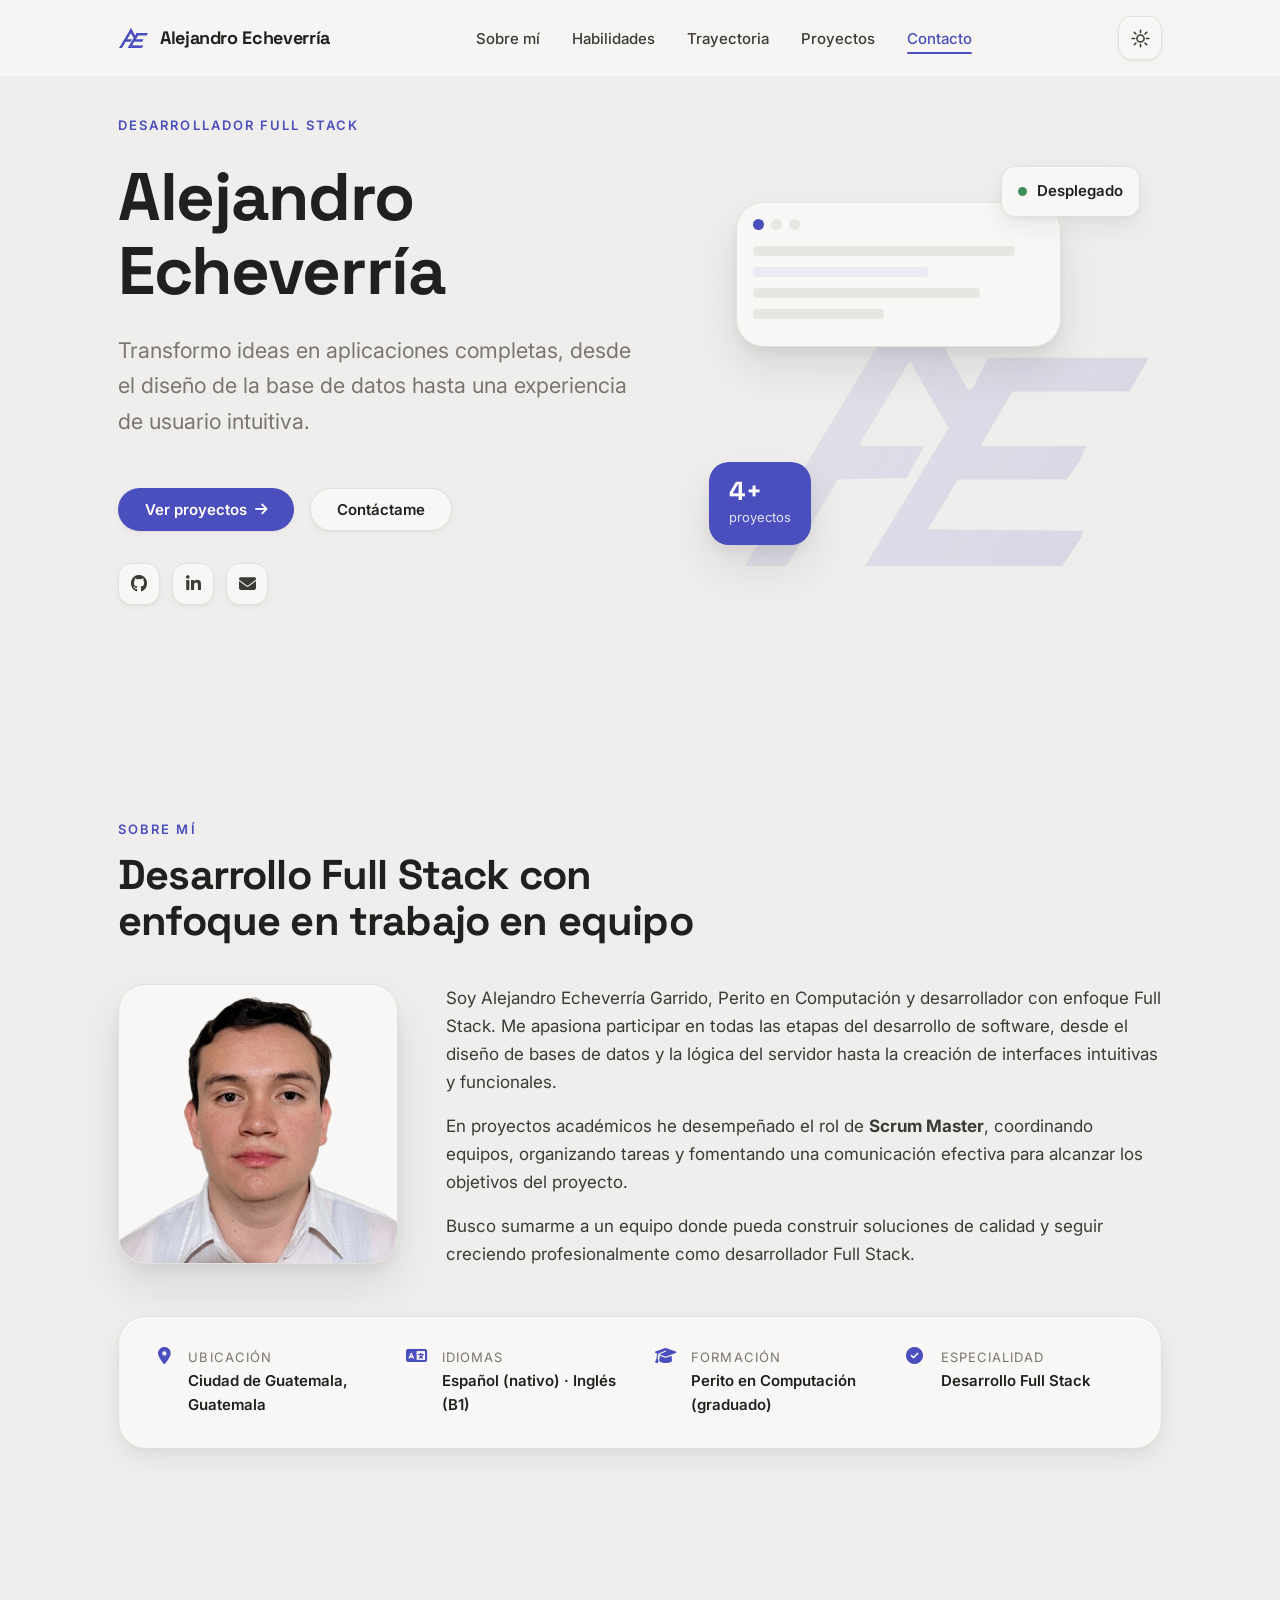
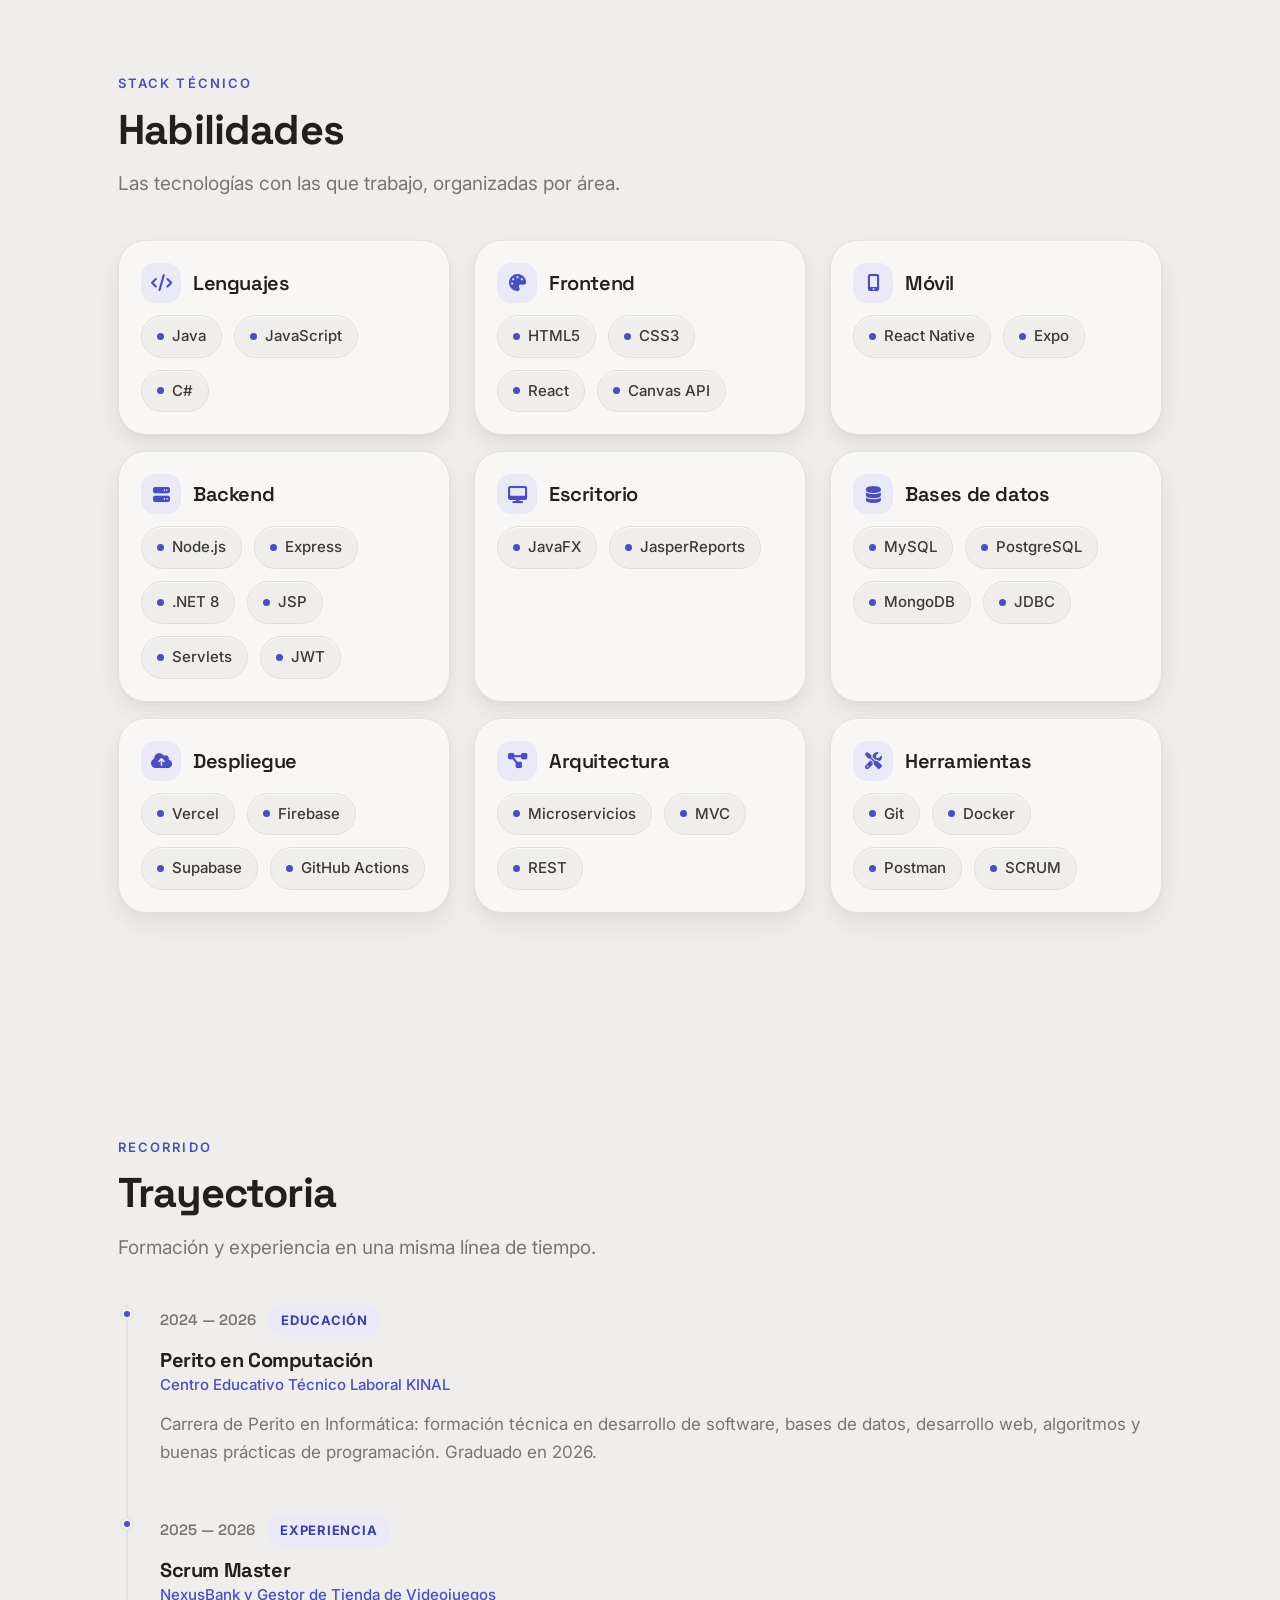
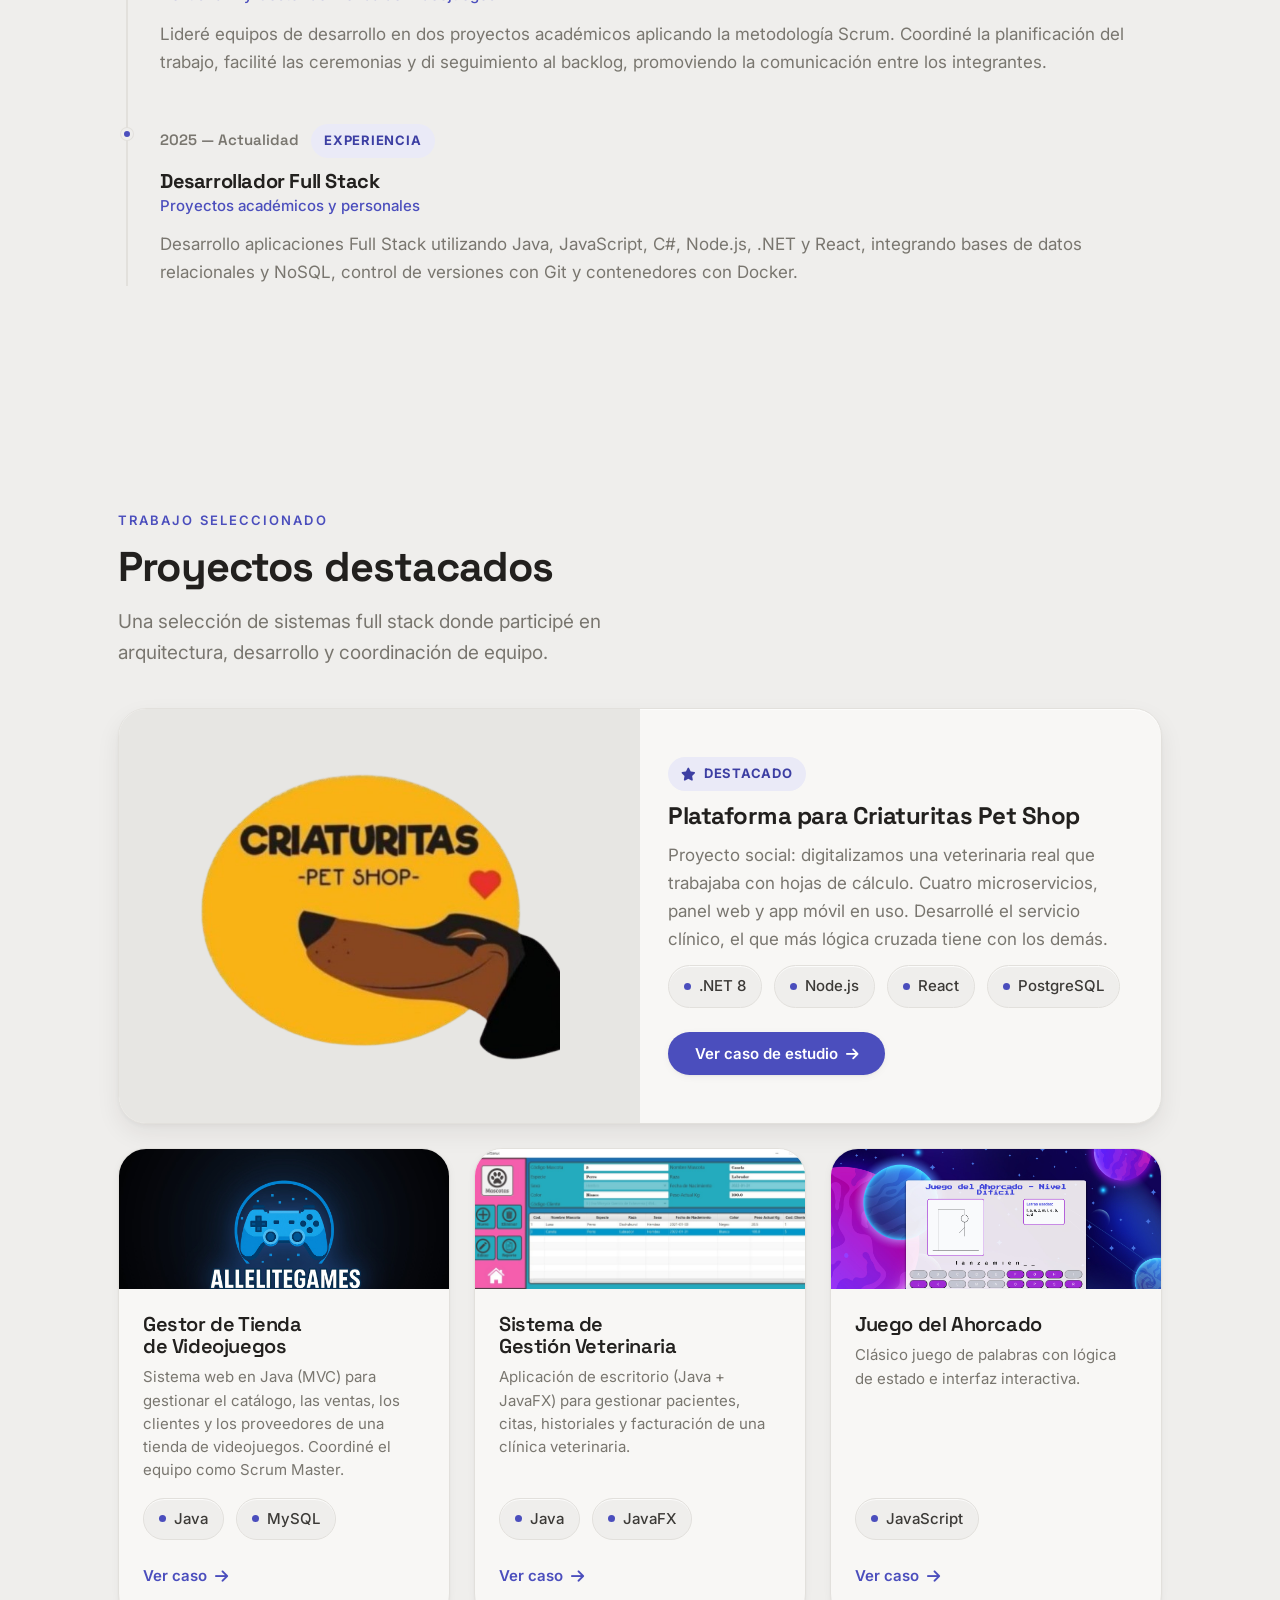
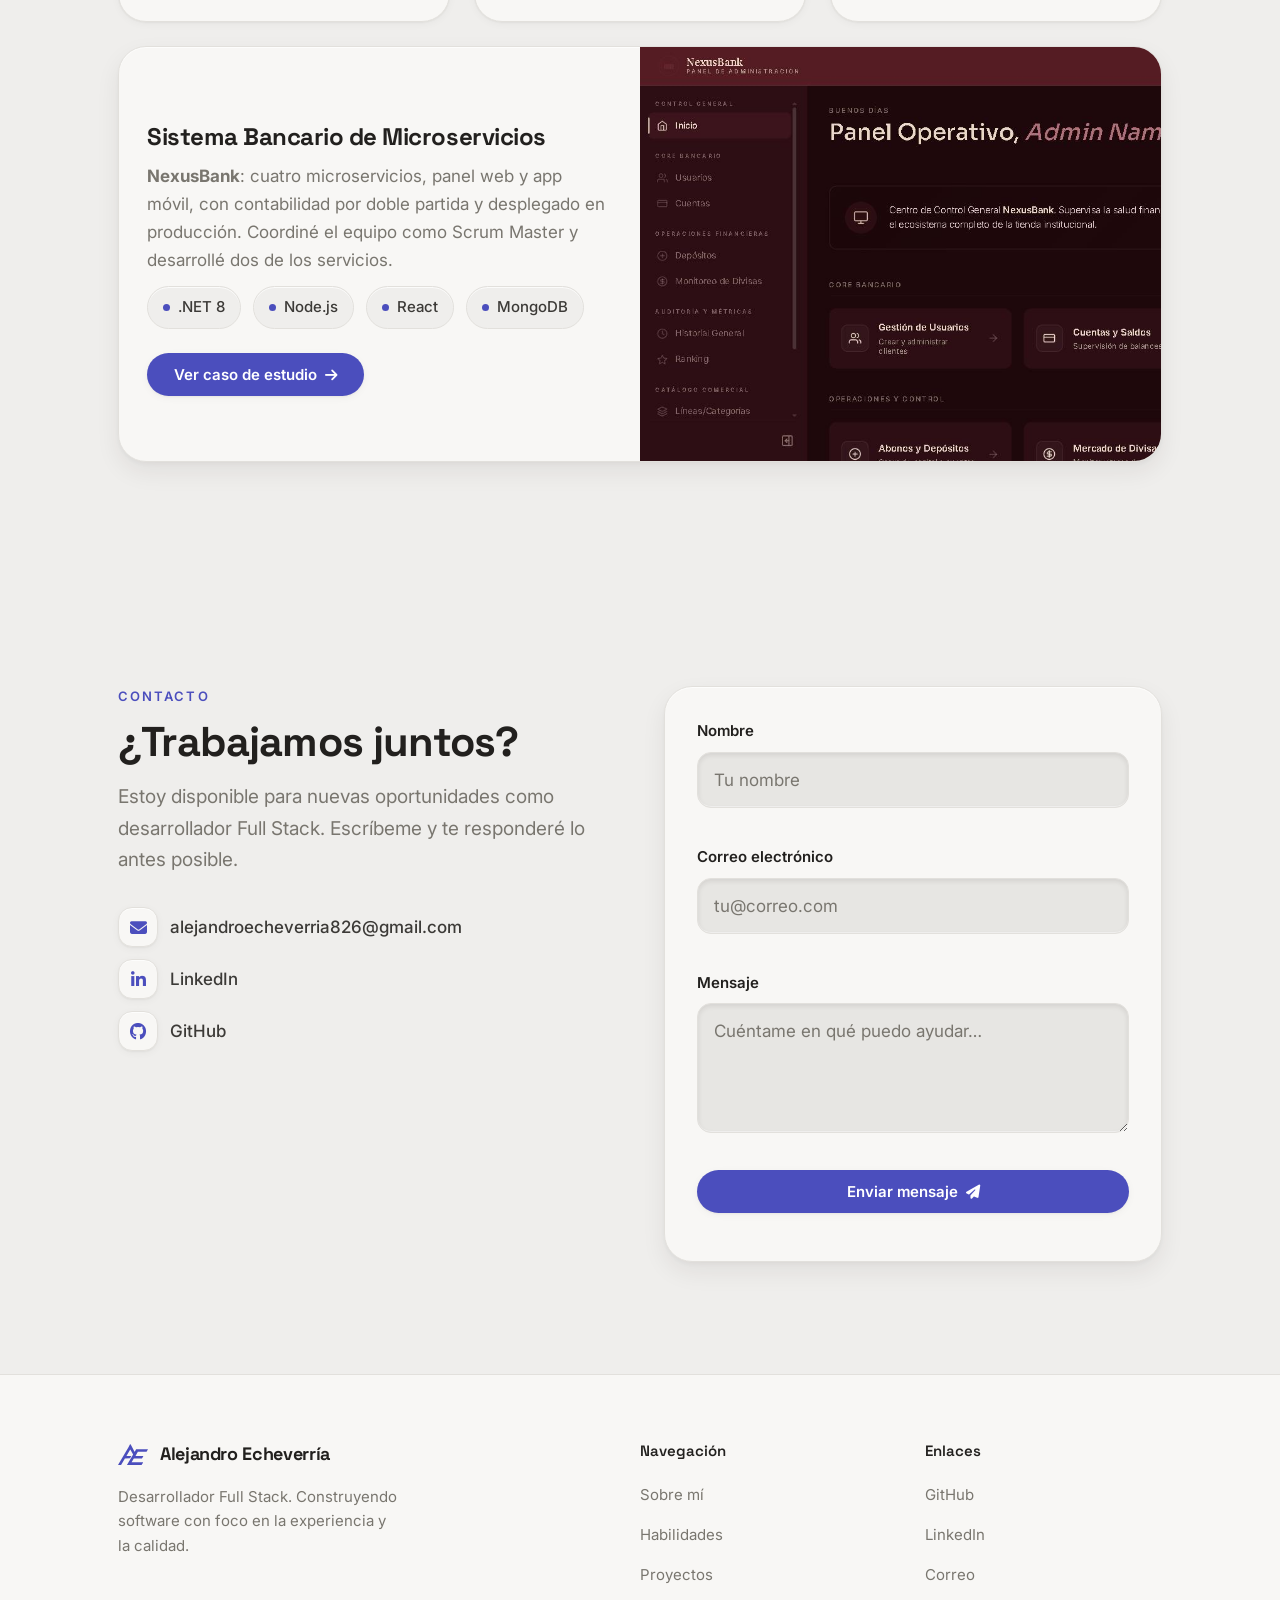
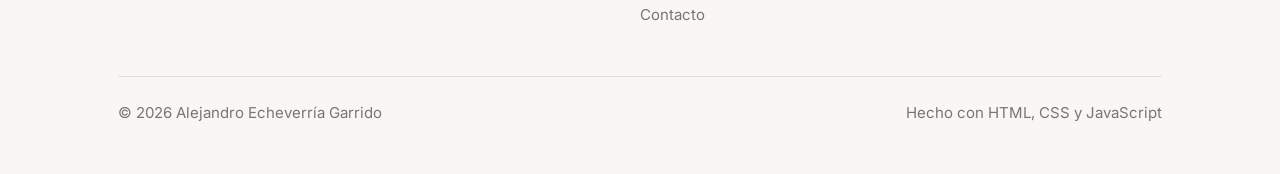
==== index.html @ ff9bce8a "Añadir portafolio y workflow de despliegue a GitHub Pages Co-Authored-By: Claude Sonnet 5.5 <noreply" ====
<!DOCTYPE html>
<html lang="es">
<head>
  <meta charset="UTF-8">
  <meta name="viewport" content="width=device-width, initial-scale=1.0">

  <title>Alejandro Echeverría — Desarrollador Full Stack</title>
  <meta name="description" content="Portafolio de Alejandro Echeverría Garrido, desarrollador Full Stack. Proyectos, habilidades y trayectoria en Java, JavaScript, C#, React, Node.js y .NET.">
  <meta name="author" content="Alejandro Echeverría Garrido">

  <!-- Open Graph (previsualización al compartir el enlace) -->
  <meta property="og:type" content="website">
  <meta property="og:title" content="Alejandro Echeverría — Desarrollador Full Stack">
  <meta property="og:description" content="Portafolio profesional: proyectos full stack, habilidades y trayectoria.">
  <!-- og:image va en ABSOLUTO a proposito: LinkedIn, Facebook y WhatsApp no
       resuelven rutas relativas y dejarian la tarjeta sin imagen.
       Si algun dia se pone dominio propio, hay que cambiar la base en las 6
       paginas (index + proyectos/*.html): busca "aleeche.github.io". -->
  <meta property="og:image" content="https://aleeche.github.io/PortafolioWebDeveloper/assets/img/og-image.png">
  <meta property="og:image:width" content="1200">
  <meta property="og:image:height" content="630">
  <meta property="og:image:alt" content="Portafolio de Alejandro Echeverría — Desarrollador Full Stack">
  <meta name="twitter:card" content="summary_large_image">
  <meta name="twitter:image" content="https://aleeche.github.io/PortafolioWebDeveloper/assets/img/og-image.png">

  <!-- Favicons (monograma AE) -->
  <link rel="icon" href="assets/favicon/favicon-32.png" sizes="32x32" type="image/png">
  <link rel="icon" href="assets/favicon/favicon.svg" type="image/svg+xml">
  <link rel="apple-touch-icon" href="assets/favicon/apple-touch-icon.png">

  <!-- Anti-FOUC: aplica el tema guardado antes del primer pintado. Claro por defecto.
       También marca que hay JS (js-nav) para activar el velo de transición. -->
  <script>
    document.documentElement.classList.add("js-nav");
    (function () {
      try {
        if (localStorage.getItem("ae-theme") === "dark") {
          document.documentElement.setAttribute("data-theme", "dark");
        }
      } catch (e) { /* sin localStorage: se queda en claro */ }
    })();
  </script>

  <!-- Google Fonts: Space Grotesk (títulos) + Inter (texto) -->
  <link rel="preconnect" href="https://fonts.googleapis.com">
  <link rel="preconnect" href="https://fonts.gstatic.com" crossorigin>
  <link href="https://fonts.googleapis.com/css2?family=Inter:wght@400;500;600;700&family=Space+Grotesk:wght@500;600;700&display=swap" rel="stylesheet">

  <!-- Font Awesome (iconografía) -->
  <link rel="stylesheet" href="https://cdnjs.cloudflare.com/ajax/libs/font-awesome/6.5.1/css/all.min.css">

  <!-- CSS por capas (ITCSS), carga en paralelo -->
  <link rel="stylesheet" href="css/tokens.css">
  <link rel="stylesheet" href="css/base.css">
  <link rel="stylesheet" href="css/layout.css">
  <link rel="stylesheet" href="css/components.css">
  <link rel="stylesheet" href="css/sections.css">
</head>

<body>
  <a class="skip-link" href="#contenido">Saltar al contenido</a>

  <!-- Velo de transición entre páginas (lo controla js/modules/transition.js).
       Sin JS nunca se muestra: la clase .js-nav la añade el script del <head>. -->
  <div class="page-veil" data-page-veil aria-hidden="true"></div>

  <!-- ==================== HEADER ==================== -->
  <header class="header" data-header>
    <div class="container header__inner">
      <a class="brand" href="#inicio" aria-label="Inicio — Alejandro Echeverría">
        <span class="brand__mark" aria-hidden="true"></span>
        <span class="brand__name">Alejandro Echeverría</span>
      </a>

      <nav class="nav" data-nav aria-label="Navegación principal">
        <ul class="nav__list">
          <li><a class="nav__link" href="#sobre-mi" data-spy>Sobre mí</a></li>
          <li><a class="nav__link" href="#habilidades" data-spy>Habilidades</a></li>
          <li><a class="nav__link" href="#trayectoria" data-spy>Trayectoria</a></li>
          <li><a class="nav__link" href="#proyectos" data-spy>Proyectos</a></li>
          <li><a class="nav__link" href="#contacto" data-spy>Contacto</a></li>
        </ul>
      </nav>

      <div class="header__actions">
        <button class="theme-toggle" data-theme-toggle type="button" aria-label="Cambiar entre tema claro y oscuro" aria-pressed="false">
          <svg class="icon-sun" viewBox="0 0 24 24" fill="none" stroke="currentColor" stroke-width="2" stroke-linecap="round" aria-hidden="true"><circle cx="12" cy="12" r="4.5"/><path d="M12 1.5v3M12 19.5v3M4.2 4.2l2.1 2.1M17.7 17.7l2.1 2.1M1.5 12h3M19.5 12h3M4.2 19.8l2.1-2.1M17.7 6.3l2.1-2.1"/></svg>
          <svg class="icon-moon" viewBox="0 0 24 24" fill="currentColor" aria-hidden="true"><path d="M21 12.8A9 9 0 1 1 11.2 3a7 7 0 0 0 9.8 9.8z"/></svg>
        </button>
        <button class="nav-toggle" data-nav-toggle type="button" aria-label="Abrir menú" aria-expanded="false" aria-controls="menu-principal">
          <span></span><span></span><span></span>
        </button>
      </div>
    </div>
  </header>
  <div class="nav-backdrop" data-nav-backdrop aria-hidden="true"></div>

  <main id="contenido">

    <!-- ==================== HERO ==================== -->
    <section class="hero section" id="inicio">
      <div class="container hero__grid">
        <div class="hero__intro">
          <p class="eyebrow" data-reveal>Desarrollador Full Stack</p>
          <h1 class="hero__title" data-reveal>Alejandro Echeverría</h1>
          <p class="hero__subtitle" data-reveal>
            Transformo ideas en aplicaciones completas, desde el diseño de la base de datos hasta una experiencia de usuario intuitiva.
          </p>
          <div class="hero__actions" data-reveal>
            <a class="btn btn--primary" href="#proyectos">
              Ver proyectos <i class="fa-solid fa-arrow-right" aria-hidden="true"></i>
            </a>
            <a class="btn btn--secondary" href="#contacto">Contáctame</a>
          </div>
          <div class="hero__social social" data-reveal>
            <a class="social__link" href="https://github.com/aleeche" aria-label="GitHub" target="_blank" rel="noopener noreferrer">
              <i class="fa-brands fa-github" aria-hidden="true"></i>
            </a>
            <a class="social__link" href="https://www.linkedin.com/in/alejandro-echeverr%C3%ADa-garrido-2888983a5/" aria-label="LinkedIn" target="_blank" rel="noopener noreferrer">
              <i class="fa-brands fa-linkedin-in" aria-hidden="true"></i>
            </a>
            <a class="social__link" href="mailto:alejandroecheverria826@gmail.com" aria-label="Enviar correo">
              <i class="fa-solid fa-envelope" aria-hidden="true"></i>
            </a>
          </div>
        </div>

        <!-- Visual gráfico (fallback). Para usar foto, sustituye este bloque por:
             <div class="hero-visual"><img src="assets/img/alejandro.jpg" alt="Retrato de Alejandro Echeverría" width="440" height="440" style="border-radius:var(--r-2xl);box-shadow:var(--e3),var(--hi)"></div> -->
        <div class="hero-visual" data-reveal role="img" aria-label="Composición gráfica abstracta del portafolio">
          <!-- Monograma de fondo. El trazado es un ÚNICO contorno cerrado, así
               que al cargar se dibuja de una sola línea continua y luego se
               asienta en un relleno tenue. Ver .hero-visual__mark en sections.css. -->
          <svg class="hero-visual__mark" viewBox="-1.2 -1.2 102.4 71.05"
               aria-hidden="true" focusable="false">
            <path class="hero-visual__mark-path" pathLength="1"
                  d="M40.48 0 42.86 2.38 55.16 25 56.35 24.6 60.32 17.06 100 17.06 95.24 25.4 66.27 25.4 58.33 38.89 84.52 38.89 82.94 42.46 79.76 47.22 52.78 47.22 45.24 59.52 83.73 59.92 83.33 61.51 78.57 68.65 29.76 68.65 50.4 34.52 40.87 17.86 28.57 38.1 28.57 38.89 44.44 38.89 40.08 46.83 23.02 47.22 10.32 68.65 0 68.65 34.92 10.71Z"/>
          </svg>
          <div class="hero-visual__window" aria-hidden="true">
            <div class="hero-visual__bar"><span></span><span></span><span></span></div>
            <div class="hero-visual__line" style="width:90%"></div>
            <div class="hero-visual__line hero-visual__line--accent" style="width:60%"></div>
            <div class="hero-visual__line" style="width:78%"></div>
            <div class="hero-visual__line" style="width:45%"></div>
          </div>
          <div class="hero-visual__chip" aria-hidden="true"><span class="dot"></span> Desplegado</div>
          <div class="hero-visual__badge" aria-hidden="true">
            <div class="num">4+</div>
            <div class="label">proyectos</div>
          </div>
        </div>
      </div>
    </section>

    <!-- ==================== SOBRE MÍ ==================== -->
    <section class="section" id="sobre-mi">
      <div class="container">
        <div class="section__head" data-reveal>
          <p class="eyebrow">Sobre mí</p>
          <h2 class="section__title">Desarrollo Full Stack con enfoque en trabajo en equipo</h2>
        </div>

        <div class="about__grid">
          <figure class="about__photo" data-reveal>
            <img src="assets/img/programador-foto.png"
                 alt="Retrato de Alejandro Echeverría Garrido, desarrollador Full Stack"
                 width="500" height="500" loading="lazy" decoding="async">
          </figure>

          <div class="about__body" data-reveal>
            <p>
              Soy Alejandro Echeverría Garrido, Perito en Computación y desarrollador con enfoque Full Stack.
              Me apasiona participar en todas las etapas del desarrollo de software, 
              desde el diseño de bases de datos y la lógica del servidor hasta la creación de interfaces intuitivas y funcionales.
            </p>
            <p>
              En proyectos académicos he desempeñado el rol de <strong>Scrum Master</strong>,
              coordinando equipos, organizando tareas y fomentando una comunicación
              efectiva para alcanzar los objetivos del proyecto.
            </p>
            <p>
              Busco sumarme a un equipo donde pueda construir soluciones de calidad
              y seguir creciendo profesionalmente como desarrollador Full Stack.
            </p>
          </div>

          <!-- Ficha de datos personales -->
          <aside class="card ficha" data-reveal aria-label="Información personal">
            <div class="ficha__row">
              <i class="fa-solid fa-location-dot" aria-hidden="true"></i>
              <div>
                <div class="ficha__label">Ubicación</div>
                <div class="ficha__value">Ciudad de Guatemala, Guatemala</div>
              </div>
            </div>
            <div class="ficha__row">
              <i class="fa-solid fa-language" aria-hidden="true"></i>
              <div>
                <div class="ficha__label">Idiomas</div>
                <div class="ficha__value">Español (nativo) · Inglés (B1)</div>
              </div>
            </div>
            <div class="ficha__row">
              <i class="fa-solid fa-graduation-cap" aria-hidden="true"></i>
              <div>
                <div class="ficha__label">Formación</div>
                <div class="ficha__value">Perito en Computación (graduado)</div>
              </div>
            </div>
            <div class="ficha__row">
              <i class="fa-solid fa-circle-check" aria-hidden="true"></i>
              <div>
                <div class="ficha__label">Especialidad</div>
                <div class="ficha__value">Desarrollo Full Stack</div>
              </div>
            </div>
          </aside>
        </div>
      </div>
    </section>

    <!-- ==================== HABILIDADES ==================== -->
    <section class="section" id="habilidades">
      <div class="container">
        <div class="section__head" data-reveal>
          <p class="eyebrow">Stack técnico</p>
          <h2 class="section__title">Habilidades</h2>
          <p class="section__intro">Las tecnologías con las que trabajo, organizadas por área.</p>
        </div>

        <!-- Nueve tarjetas: cierran la rejilla en 3 filas de 3 en escritorio, y el
             orden agrupa por capa —cliente, servidor/datos, operación—.
             Cada chip está respaldado por al menos un proyecto de la sección
             siguiente; si se añade uno nuevo, conviene revisar esta lista. -->
        <div class="skills__grid">
          <article class="card skill-card" data-reveal>
            <div class="skill-card__head">
              <span class="skill-card__icon"><i class="fa-solid fa-code" aria-hidden="true"></i></span>
              <h3 class="skill-card__title">Lenguajes</h3>
            </div>
            <div class="chip-group">
              <span class="chip"><span class="chip__dot"></span>Java</span>
              <span class="chip"><span class="chip__dot"></span>JavaScript</span>
              <span class="chip"><span class="chip__dot"></span>C#</span>
            </div>
          </article>

          <article class="card skill-card" data-reveal>
            <div class="skill-card__head">
              <span class="skill-card__icon"><i class="fa-solid fa-palette" aria-hidden="true"></i></span>
              <h3 class="skill-card__title">Frontend</h3>
            </div>
            <div class="chip-group">
              <span class="chip"><span class="chip__dot"></span>HTML5</span>
              <span class="chip"><span class="chip__dot"></span>CSS3</span>
              <span class="chip"><span class="chip__dot"></span>React</span>
              <span class="chip"><span class="chip__dot"></span>Canvas API</span>
            </div>
          </article>

          <article class="card skill-card" data-reveal>
            <div class="skill-card__head">
              <span class="skill-card__icon"><i class="fa-solid fa-mobile-screen-button" aria-hidden="true"></i></span>
              <h3 class="skill-card__title">Móvil</h3>
            </div>
            <div class="chip-group">
              <span class="chip"><span class="chip__dot"></span>React Native</span>
              <span class="chip"><span class="chip__dot"></span>Expo</span>
            </div>
          </article>

          <article class="card skill-card" data-reveal>
            <div class="skill-card__head">
              <span class="skill-card__icon"><i class="fa-solid fa-server" aria-hidden="true"></i></span>
              <h3 class="skill-card__title">Backend</h3>
            </div>
            <div class="chip-group">
              <span class="chip"><span class="chip__dot"></span>Node.js</span>
              <span class="chip"><span class="chip__dot"></span>Express</span>
              <span class="chip"><span class="chip__dot"></span>.NET 8</span>
              <span class="chip"><span class="chip__dot"></span>JSP</span>
              <span class="chip"><span class="chip__dot"></span>Servlets</span>
              <span class="chip"><span class="chip__dot"></span>JWT</span>
            </div>
          </article>

          <article class="card skill-card" data-reveal>
            <div class="skill-card__head">
              <span class="skill-card__icon"><i class="fa-solid fa-desktop" aria-hidden="true"></i></span>
              <h3 class="skill-card__title">Escritorio</h3>
            </div>
            <div class="chip-group">
              <span class="chip"><span class="chip__dot"></span>JavaFX</span>
              <span class="chip"><span class="chip__dot"></span>JasperReports</span>
            </div>
          </article>

          <article class="card skill-card" data-reveal>
            <div class="skill-card__head">
              <span class="skill-card__icon"><i class="fa-solid fa-database" aria-hidden="true"></i></span>
              <h3 class="skill-card__title">Bases de datos</h3>
            </div>
            <div class="chip-group">
              <span class="chip"><span class="chip__dot"></span>MySQL</span>
              <span class="chip"><span class="chip__dot"></span>PostgreSQL</span>
              <span class="chip"><span class="chip__dot"></span>MongoDB</span>
              <span class="chip"><span class="chip__dot"></span>JDBC</span>
            </div>
          </article>

          <article class="card skill-card" data-reveal>
            <div class="skill-card__head">
              <span class="skill-card__icon"><i class="fa-solid fa-cloud-arrow-up" aria-hidden="true"></i></span>
              <h3 class="skill-card__title">Despliegue</h3>
            </div>
            <div class="chip-group">
              <span class="chip"><span class="chip__dot"></span>Vercel</span>
              <span class="chip"><span class="chip__dot"></span>Firebase</span>
              <span class="chip"><span class="chip__dot"></span>Supabase</span>
              <span class="chip"><span class="chip__dot"></span>GitHub Actions</span>
            </div>
          </article>

          <article class="card skill-card" data-reveal>
            <div class="skill-card__head">
              <span class="skill-card__icon"><i class="fa-solid fa-diagram-project" aria-hidden="true"></i></span>
              <h3 class="skill-card__title">Arquitectura</h3>
            </div>
            <div class="chip-group">
              <span class="chip"><span class="chip__dot"></span>Microservicios</span>
              <span class="chip"><span class="chip__dot"></span>MVC</span>
              <span class="chip"><span class="chip__dot"></span>REST</span>
            </div>
          </article>

          <article class="card skill-card" data-reveal>
            <div class="skill-card__head">
              <span class="skill-card__icon"><i class="fa-solid fa-screwdriver-wrench" aria-hidden="true"></i></span>
              <h3 class="skill-card__title">Herramientas</h3>
            </div>
            <div class="chip-group">
              <span class="chip"><span class="chip__dot"></span>Git</span>
              <span class="chip"><span class="chip__dot"></span>Docker</span>
              <span class="chip"><span class="chip__dot"></span>Postman</span>
              <span class="chip"><span class="chip__dot"></span>SCRUM</span>
            </div>
          </article>
        </div>
      </div>
    </section>

    <!-- ==================== TRAYECTORIA ==================== -->
    <section class="section" id="trayectoria">
      <div class="container">
        <div class="section__head" data-reveal>
          <p class="eyebrow">Recorrido</p>
          <h2 class="section__title">Trayectoria</h2>
          <p class="section__intro">Formación y experiencia en una misma línea de tiempo.</p>
        </div>

        <div class="timeline">
          <div class="timeline__item" data-reveal>
            <div class="timeline__meta">
              <span class="timeline__date">2024 — 2026</span>
              <span class="badge">Educación</span>
            </div>
            <h3 class="timeline__title">Perito en Computación</h3>
            <p class="timeline__org">Centro Educativo Técnico Laboral KINAL</p>
            <p class="timeline__desc">
              Carrera de Perito en Informática: formación técnica en desarrollo de software, bases
              de datos, desarrollo web, algoritmos y buenas prácticas de programación. Graduado en 2026.
            </p>
          </div>

          <div class="timeline__item" data-reveal>
            <div class="timeline__meta">
              <span class="timeline__date">2025 — 2026</span>
              <span class="badge">Experiencia</span>
            </div>
            <h3 class="timeline__title">Scrum Master</h3>
            <p class="timeline__org">NexusBank y Gestor de Tienda de Videojuegos</p>
            <p class="timeline__desc">
              Lideré equipos de desarrollo en dos proyectos académicos aplicando la metodología
              Scrum. Coordiné la planificación del trabajo, facilité las ceremonias y di seguimiento
              al backlog, promoviendo la comunicación entre los integrantes.
            </p>
          </div>

          <div class="timeline__item" data-reveal>
            <div class="timeline__meta">
              <span class="timeline__date">2025 — Actualidad</span>
              <span class="badge">Experiencia</span>
            </div>
            <h3 class="timeline__title">Desarrollador Full Stack</h3>
            <p class="timeline__org">Proyectos académicos y personales</p>
            <p class="timeline__desc">
              Desarrollo aplicaciones Full Stack utilizando Java, JavaScript, C#, Node.js, .NET y
              React, integrando bases de datos relacionales y NoSQL, control de versiones con Git y
              contenedores con Docker.
            </p>
          </div>
        </div>
      </div>
    </section>

    <!-- ==================== PROYECTOS ==================== -->
    <section class="section" id="proyectos">
      <div class="container">
        <div class="section__head" data-reveal>
          <p class="eyebrow">Trabajo seleccionado</p>
          <h2 class="section__title">Proyectos destacados</h2>
          <p class="section__intro">
            Una selección de sistemas full stack donde participé en arquitectura, desarrollo y
            coordinación de equipo.
          </p>
        </div>

        <!-- Proyecto destacado (imagen a la izquierda) -->
        <article class="card featured" data-reveal>
          <!-- Sin capturas del sistema: contiene datos reales de clientes de
               la veterinaria. Solo se muestra su logotipo. -->
          <div class="featured__thumb featured__thumb--logo">
            <img src="assets/img/projects/criaturitas-logo.png"
              alt="Logotipo de Criaturitas Pet Shop: un círculo amarillo con un perro salchicha y el nombre de la veterinaria." loading="lazy">
          </div>
          <div class="featured__body">
            <span class="badge"><i class="fa-solid fa-star" aria-hidden="true"></i> Destacado</span>
            <h3 class="featured__title">Plataforma para Criaturitas Pet Shop</h3>
            <p class="featured__desc">
              Proyecto social: digitalizamos una veterinaria real que trabajaba con hojas de cálculo.
              Cuatro microservicios, panel web y app móvil en uso. Desarrollé el servicio clínico,
              el que más lógica cruzada tiene con los demás.
            </p>
            <div class="chip-group project-card__tags">
              <span class="chip"><span class="chip__dot"></span>.NET 8</span>
              <span class="chip"><span class="chip__dot"></span>Node.js</span>
              <span class="chip"><span class="chip__dot"></span>React</span>
              <span class="chip"><span class="chip__dot"></span>PostgreSQL</span>
            </div>
            <div class="featured__cta">
              <a class="btn btn--primary" href="proyectos/veterinaria-criaturitas.html">
                Ver caso de estudio <i class="fa-solid fa-arrow-right" aria-hidden="true"></i>
              </a>
            </div>
          </div>
        </article>

        <!-- Resto de proyectos -->
        <div class="projects__grid">
          <article class="card project-card" data-reveal>
            <div class="project-card__thumb">
              <img src="assets/img/projects/gestor-hero.jpg"
                alt="Identidad de marca de AllEliteGames: un mando de videojuegos azul dentro de un anillo circular sobre fondo oscuro, con el texto «AllEliteGames — Consolas y videojuegos»." loading="lazy">
            </div>
            <div class="project-card__body">
              <h4>Gestor de Tienda de Videojuegos</h4>
              <p class="project-card__desc">Sistema web en Java (MVC) para gestionar el catálogo, las ventas, los clientes y los proveedores de una tienda de videojuegos. Coordiné el equipo como Scrum Master.</p>
              <div class="chip-group project-card__tags">
                <span class="chip"><span class="chip__dot"></span>Java</span>
                <span class="chip"><span class="chip__dot"></span>MySQL</span>
              </div>
              <a class="project-card__link" href="proyectos/gestor-tienda-videojuegos.html">
                Ver caso <i class="fa-solid fa-arrow-right" aria-hidden="true"></i>
              </a>
            </div>
          </article>

          <article class="card project-card" data-reveal>
            <div class="project-card__thumb">
              <img src="assets/img/projects/clinic-hero.jpeg"
                alt="Módulo de gestión de mascotas de ClinicVetSanus: barra lateral de acciones, formulario de la mascota y tabla de registros." loading="lazy">
            </div>
            <div class="project-card__body">
              <h4>Sistema de Gestión Veterinaria</h4>
              <p class="project-card__desc">Aplicación de escritorio (Java + JavaFX) para gestionar pacientes, citas, historiales y facturación de una clínica veterinaria.</p>
              <div class="chip-group project-card__tags">
                <span class="chip"><span class="chip__dot"></span>Java</span>
                <span class="chip"><span class="chip__dot"></span>JavaFX</span>
              </div>
              <a class="project-card__link" href="proyectos/sistema-gestion-veterinaria.html">
                Ver caso <i class="fa-solid fa-arrow-right" aria-hidden="true"></i>
              </a>
            </div>
          </article>

          <article class="card project-card" data-reveal>
            <div class="project-card__thumb">
              <img src="assets/img/projects/ahorcado-hero.jpg"
                alt="Partida del Juego del Ahorcado en el nivel difícil: el muñeco a medio dibujar, la palabra oculta y el teclado virtual en pantalla." loading="lazy">
            </div>
            <div class="project-card__body">
              <h4>Juego del Ahorcado</h4>
              <p class="project-card__desc">Clásico juego de palabras con lógica de estado e interfaz interactiva.</p>
              <div class="chip-group project-card__tags">
                <span class="chip"><span class="chip__dot"></span>JavaScript</span>
              </div>
              <a class="project-card__link" href="proyectos/juego-del-ahorcado.html">
                Ver caso <i class="fa-solid fa-arrow-right" aria-hidden="true"></i>
              </a>
            </div>
          </article>
        </div>

        <!-- Cierre de la sección: mismo formato ancho que el destacado, pero con
             la imagen en la columna derecha. El DOM mantiene la imagen primero
             (así en móvil queda arriba, como en el destacado); la inversión la
             hace la rejilla en `sections.css`. -->
        <article class="card featured featured--reverse" data-reveal>
          <div class="featured__thumb featured__thumb--img">
            <img src="assets/img/projects/bancario-hero.jpg"
              alt="Panel operativo de NexusBank: barra lateral con los módulos del banco y tarjetas de acceso a gestión de usuarios, cuentas, depósitos, divisas, auditoría y ranking." loading="lazy">
          </div>
          <div class="featured__body">
            <h3 class="featured__title">Sistema Bancario de Microservicios</h3>
            <p class="featured__desc">
              <strong>NexusBank</strong>: cuatro microservicios, panel web y app móvil, con
              contabilidad por doble partida y desplegado en producción. Coordiné el equipo como
              Scrum Master y desarrollé dos de los servicios.
            </p>
            <div class="chip-group project-card__tags">
              <span class="chip"><span class="chip__dot"></span>.NET 8</span>
              <span class="chip"><span class="chip__dot"></span>Node.js</span>
              <span class="chip"><span class="chip__dot"></span>React</span>
              <span class="chip"><span class="chip__dot"></span>MongoDB</span>
            </div>
            <div class="featured__cta">
              <a class="btn btn--primary" href="proyectos/sistema-bancario-multiservicio.html">
                Ver caso de estudio <i class="fa-solid fa-arrow-right" aria-hidden="true"></i>
              </a>
            </div>
          </div>
        </article>
      </div>
    </section>

    <!-- ==================== CONTACTO ==================== -->
    <section class="section" id="contacto">
      <div class="container">
        <div class="contact__grid">
          <div data-reveal>
            <p class="eyebrow">Contacto</p>
            <h2 class="section__title">¿Trabajamos juntos?</h2>
            <p class="contact__lead">
              Estoy disponible para nuevas oportunidades como desarrollador Full Stack. Escríbeme y
              te responderé lo antes posible.
            </p>
            <div class="contact__methods">
              <a class="contact__method" href="mailto:alejandroecheverria826@gmail.com">
                <!-- <wbr>: en pantallas estrechas el correo se parte antes de la @, no en mitad del usuario -->
                <i class="fa-solid fa-envelope" aria-hidden="true"></i> <span>alejandroecheverria826<wbr>@gmail.com</span>
              </a>
              <a class="contact__method" href="https://www.linkedin.com/in/alejandro-echeverr%C3%ADa-garrido-2888983a5/" target="_blank" rel="noopener noreferrer">
                <i class="fa-brands fa-linkedin-in" aria-hidden="true"></i> LinkedIn
              </a>
              <a class="contact__method" href="https://github.com/aleeche" target="_blank" rel="noopener noreferrer">
                <i class="fa-brands fa-github" aria-hidden="true"></i> GitHub
              </a>
            </div>
          </div>

          <!-- Formspree activo. El envío se hace por fetch (AJAX) desde js/modules/form.js → initForm. -->
          <form class="card contact__form" data-contact-form action="https://formspree.io/f/mzdnpaor" method="POST" novalidate>
            <!-- Anti-spam (honeypot de Formspree): debe permanecer vacío -->
            <input type="text" name="_gotcha" tabindex="-1" autocomplete="off" aria-hidden="true" hidden>
            <input type="hidden" name="_subject" value="Nuevo mensaje desde tu portafolio">
            <div class="field">
              <label class="field__label" for="nombre">Nombre</label>
              <input class="field__control" id="nombre" name="nombre" type="text" placeholder="Tu nombre" autocomplete="name">
              <span class="field__error" aria-live="polite"></span>
            </div>
            <div class="field">
              <label class="field__label" for="email">Correo electrónico</label>
              <input class="field__control" id="email" name="email" type="email" placeholder="tu@correo.com" autocomplete="email">
              <span class="field__error" aria-live="polite"></span>
            </div>
            <div class="field">
              <label class="field__label" for="mensaje">Mensaje</label>
              <textarea class="field__control" id="mensaje" name="mensaje" placeholder="Cuéntame en qué puedo ayudar…"></textarea>
              <span class="field__error" aria-live="polite"></span>
            </div>
            <button class="btn btn--primary" type="submit">
              Enviar mensaje <i class="fa-solid fa-paper-plane" aria-hidden="true"></i>
            </button>
            <p class="form__status" data-form-status role="status" aria-live="polite"></p>
          </form>
        </div>
      </div>
    </section>

  </main>

  <!-- ==================== FOOTER ==================== -->
  <footer class="footer">
    <div class="container">
      <div class="footer__grid">
        <div>
          <a class="brand" href="#inicio">
            <span class="brand__mark" aria-hidden="true"></span>
            <span class="brand__name">Alejandro Echeverría</span>
          </a>
          <p class="footer__brand-desc">Desarrollador Full Stack. Construyendo software con foco en la experiencia y la calidad.</p>
        </div>
        <div>
          <p class="footer__col-title">Navegación</p>
          <ul class="footer__links">
            <li><a href="#sobre-mi">Sobre mí</a></li>
            <li><a href="#habilidades">Habilidades</a></li>
            <li><a href="#proyectos">Proyectos</a></li>
            <li><a href="#contacto">Contacto</a></li>
          </ul>
        </div>
        <div>
          <p class="footer__col-title">Enlaces</p>
          <ul class="footer__links">
            <li><a href="https://github.com/aleeche" target="_blank" rel="noopener noreferrer">GitHub</a></li>
            <li><a href="https://www.linkedin.com/in/alejandro-echeverr%C3%ADa-garrido-2888983a5/" target="_blank" rel="noopener noreferrer">LinkedIn</a></li>
            <li><a href="mailto:alejandroecheverria826@gmail.com">Correo</a></li>
          </ul>
        </div>
      </div>
      <div class="footer__bottom">
        <span>© <span id="year">2026</span> Alejandro Echeverría Garrido</span>
        <span>Hecho con HTML, CSS y JavaScript</span>
      </div>
    </div>
  </footer>

  <script type="module" src="js/main.js"></script>
</body>
</html>
---- css/tokens.css ----
/* ============================================================
   TOKENS — Settings layer
   Variables de diseño. El modo oscuro solo reasigna estas
   variables; ningún componente se duplica.
   ============================================================ */

:root {
  color-scheme: light;

  /* --- Neutrales (cálidos) --- */
  --canvas: #EFEEEC;
  --surface: #F8F7F5;
  --surface-2: #FCFBF9;
  --sunken: #E7E6E3;
  --ink-strong: #22201E;
  --ink: #3C3A37;
  --ink-muted: #79766F;
  --hairline: #E2E0DC;

  /* --- Acento (índigo) --- */
  --accent: #4B4EBD;
  --accent-strong: #3D3FA3;
  --accent-soft: #EAEAF7;
  --on-accent: #FFFFFF;

  /* Glow ambiental del puntero (radial) */
  --glow: rgba(75, 78, 189, 0.10);

  /* --- Semánticos (independientes del acento) --- */
  --ok: #3E8E5A;
  --warn: #B7791F;
  --err: #C0553B;

  /* Lienzo para logotipos de clientes. Deliberadamente claro en AMBOS temas:
     una marca ajena no se puede recolorear, y sobre fondo oscuro perdería
     contraste. Por eso [data-theme="dark"] repite este mismo valor. */
  --logo-plate: #FCFBF9;

  /* --- Marca (monograma AE) ---
     El logotipo como MÁSCARA, no como imagen: así el color lo pone el
     componente (`background`) y sigue al tema sin duplicar archivos.
     Fuente del trazado: assets/img/logo-ae.svg. Si el logo cambia, se
     actualizan los dos a la vez. */
  --logo-ae: url("data:image/svg+xml,%3Csvg xmlns='http://www.w3.org/2000/svg' viewBox='0 0 100 68.65'%3E%3Cpath d='M40.48 0 42.86 2.38 55.16 25 56.35 24.6 60.32 17.06 100 17.06 95.24 25.4 66.27 25.4 58.33 38.89 84.52 38.89 82.94 42.46 79.76 47.22 52.78 47.22 45.24 59.52 83.73 59.92 83.33 61.51 78.57 68.65 29.76 68.65 50.4 34.52 40.87 17.86 28.57 38.1 28.57 38.89 44.44 38.89 40.08 46.83 23.02 47.22 10.32 68.65 0 68.65 34.92 10.71Z'/%3E%3C/svg%3E");

  /* Proporción real del monograma (ancho ÷ alto). Evita repetir el número
     mágico cada vez que se dimensiona la marca. */
  --logo-ae-ratio: 1.4566;

  /* --- Sombras (soft UI: suaves + brillo superior) --- */
  --hi: inset 0 1px 0 rgba(255, 255, 255, .75);
  --e1: 0 1px 2px rgba(38, 34, 28, .05), 0 2px 8px rgba(38, 34, 28, .04);
  --e2: 0 2px 4px rgba(38, 34, 28, .04), 0 10px 24px rgba(38, 34, 28, .07);
  --e3: 0 6px 12px rgba(38, 34, 28, .06), 0 22px 44px rgba(38, 34, 28, .10);
  --pressed: inset 0 2px 5px rgba(38, 34, 28, .10), inset 0 -1px 0 rgba(255, 255, 255, .5);

  /* --- Radios --- */
  --r-sm: 10px;
  --r-md: 14px;
  --r-lg: 20px;
  --r-xl: 28px;
  --r-2xl: 36px;
  --r-pill: 999px;

  /* --- Espaciado (base 4px) --- */
  --sp-1: 4px;
  --sp-2: 8px;
  --sp-3: 12px;
  --sp-4: 16px;
  --sp-5: 24px;
  --sp-6: 32px;
  --sp-7: 48px;
  --sp-8: 64px;
  --sp-9: 96px;
  --sp-10: 128px;

  /* --- Tipografía --- */
  --font-display: "Space Grotesk", "Segoe UI", system-ui, -apple-system, sans-serif;
  --font-body: "Inter", "Segoe UI", system-ui, -apple-system, sans-serif;

  --fs-display: clamp(2.6rem, 6vw, 4.2rem);
  --fs-h1: clamp(2rem, 4vw, 3rem);
  --fs-h2: clamp(1.8rem, 3.5vw, 2.6rem);
  --fs-h3: 1.5rem;
  --fs-h4: 1.25rem;
  --fs-body-lg: 1.1875rem;
  --fs-body: 1.0625rem;
  --fs-sm: 0.9375rem;
  --fs-caption: 0.8125rem;

  /* --- Layout --- */
  --container: 1140px;
  --container-pad: clamp(20px, 4vw, 48px);
  --header-h: 76px; /* respaldo; nav.js lo actualiza con la altura real del header */

  /* --- Movimiento --- */
  --dur-fast: 140ms;
  --dur: 240ms;
  --dur-slow: 420ms;
  --ease: cubic-bezier(.22, 1, .36, 1);

  /* --- Capas (z-index) --- */
  --z-header: 100;
  --z-menu: 200;
  --z-modal: 1000;
  --z-veil: 2000;
}

/* ============================================================
   MODO OSCURO — paleta específica (no es una inversión)
   ============================================================ */
[data-theme="dark"] {
  color-scheme: dark;

  --canvas: #191816;
  --surface: #221F1D;
  --surface-2: #262320;
  --sunken: #100F0E;
  --ink-strong: #F4F2EE;
  --ink: #D6D3CD;
  --ink-muted: #9C978F;
  --hairline: #34312C;

  --accent: #9A9CF2;
  --accent-strong: #B3B5F8;
  --accent-soft: rgba(154, 156, 242, .16);
  --on-accent: #16151A;

  --glow: rgba(154, 156, 242, 0.16);

  --ok: #5FB07C;
  --warn: #D6A24A;
  --err: #E0715A;

  /* Mismo valor que en claro: los logos de clientes no se invierten. */
  --logo-plate: #FCFBF9;

  --hi: inset 0 1px 0 rgba(255, 255, 255, .05);
  --e1: 0 1px 2px rgba(0, 0, 0, .40), 0 2px 8px rgba(0, 0, 0, .30);
  --e2: 0 2px 4px rgba(0, 0, 0, .35), 0 10px 24px rgba(0, 0, 0, .45);
  --e3: 0 6px 12px rgba(0, 0, 0, .40), 0 22px 44px rgba(0, 0, 0, .55);
  --pressed: inset 0 2px 5px rgba(0, 0, 0, .50), inset 0 -1px 0 rgba(255, 255, 255, .04);
}
---- css/base.css ----
/* ============================================================
   BASE — Reset + elementos + tipografía
   ============================================================ */

*,
*::before,
*::after {
  box-sizing: border-box;
}

* {
  margin: 0;
}

html {
  -webkit-text-size-adjust: 100%;
  scroll-behavior: smooth;
  /* Permite scroll normal en ambos ejes pero bloquea el pellizco (pinch-zoom):
     el zoom por accesibilidad (controles del navegador) sigue disponible. */
  touch-action: pan-x pan-y;
  /* El fondo vive en :root para que el glow del puntero (z-index:-1) asome
     por el lienzo sin quedar oculto tras el fondo del body. */
  background-color: var(--canvas);
  transition: background-color var(--dur) var(--ease);
}

@media (prefers-reduced-motion: reduce) {
  html {
    scroll-behavior: auto;
  }
}

body {
  background-color: transparent; /* el fondo lo pinta :root (ver arriba) */
  color: var(--ink);
  font-family: var(--font-body);
  font-size: var(--fs-body);
  line-height: 1.65;
  -webkit-font-smoothing: antialiased;
  text-rendering: optimizeLegibility;
  transition: color var(--dur) var(--ease);
}

/* Media */
img,
picture,
svg {
  display: block;
  max-width: 100%;
}

img {
  height: auto;
}

/* Formularios heredan tipografía */
input,
button,
textarea,
select {
  font: inherit;
  color: inherit;
}

/* Titulares */
h1,
h2,
h3,
h4,
h5,
h6 {
  font-family: var(--font-display);
  color: var(--ink-strong);
  line-height: 1.1;
  letter-spacing: -0.02em;
  text-wrap: balance;
  font-weight: 700;
  /* Último recurso para cadenas sin sílabas (URLs, identificadores): sin esto
     un titular más ancho que el lienzo asoma fuera y genera scroll horizontal.
     Solo actúa cuando la palabra no entra de ninguna forma, así que no altera
     el corte de línea normal. */
  overflow-wrap: break-word;
}

h1 { font-size: var(--fs-h1); }
h2 { font-size: var(--fs-h2); }
h3 { font-size: var(--fs-h3); }
h4 { font-size: var(--fs-h4); font-weight: 600; }

p {
  text-wrap: pretty;
}

/* Código en línea */
code {
  font-family: ui-monospace, SFMono-Regular, Menlo, Consolas, monospace;
  font-size: 0.88em;
  color: var(--ink-strong);
  background: var(--sunken);
  border: 1px solid var(--hairline);
  border-radius: var(--r-sm);
  padding: 0.08em 0.4em;
}

a {
  color: var(--accent);
  text-decoration: none;
  transition: color var(--dur) var(--ease);
}

ul[role="list"] {
  list-style: none;
  padding: 0;
}

/* --- Accesibilidad: foco visible y consistente --- */
:focus-visible {
  outline: 2px solid var(--accent);
  outline-offset: 3px;
  border-radius: 4px;
}

::selection {
  background: var(--accent);
  color: var(--on-accent);
}

/* --- Enlace "saltar al contenido" --- */
.skip-link {
  position: absolute;
  left: 50%;
  top: -100px;
  transform: translateX(-50%);
  z-index: 999;
  background: var(--surface);
  color: var(--ink-strong);
  border: 1px solid var(--hairline);
  border-radius: var(--r-md);
  padding: 12px 20px;
  box-shadow: var(--e2);
  transition: top var(--dur) var(--ease);
}

.skip-link:focus {
  top: 12px;
}

/* --- Reduce motion global --- */
@media (prefers-reduced-motion: reduce) {
  *,
  *::before,
  *::after {
    animation-duration: 0.001ms !important;
    animation-iteration-count: 1 !important;
    transition-duration: 0.001ms !important;
  }
}

/* Utilidad de solo lectura para lectores de pantalla */
.visually-hidden {
  position: absolute;
  width: 1px;
  height: 1px;
  padding: 0;
  margin: -1px;
  overflow: hidden;
  clip: rect(0, 0, 0, 0);
  white-space: nowrap;
  border: 0;
}
---- css/layout.css ----
/* ============================================================
   LAYOUT — Contenedor, secciones, header, footer
   ============================================================ */

.container {
  width: 100%;
  max-width: var(--container);
  margin-inline: auto;
  padding-inline: var(--container-pad);
}

/* Secciones con ritmo vertical generoso */
.section {
  --section-pad-y: clamp(56px, 9vw, 112px);
  padding-block: var(--section-pad-y);
  /* Salto por nav: el encabezado debe caer SIEMPRE ~24px bajo el header, sin
     importar el padding de la sección (en escritorio llega a 112px y en móvil
     baja a 56px). Restamos ese padding para que el hueco superior sea CONSTANTE
     en móvil, tablet y escritorio y no quede un blanco enorme arriba.
     --header-h lo fija nav.js con la altura real del header (varía por
     breakpoint); 76px es el respaldo para el salto de ancla nativo sin JS.
     scroll-nav.js lee este mismo valor para que el salto animado coincida. */
  scroll-margin-top: calc(var(--header-h) + 24px - var(--section-pad-y));
}

.section--tight {
  --section-pad-y: clamp(40px, 6vw, 72px);
  padding-block: var(--section-pad-y);
}

/* Cabecera de sección (eyebrow + título + intro) */
.section__head {
  max-width: 54ch;
  margin-bottom: clamp(24px, 4vw, 40px);
}

.eyebrow {
  font-size: var(--fs-caption);
  font-weight: 600;
  letter-spacing: 0.16em;
  text-transform: uppercase;
  color: var(--accent);
  margin-bottom: var(--sp-3);
}

.section__title {
  font-size: var(--fs-h2);
}

.section__intro {
  color: var(--ink-muted);
  font-size: var(--fs-body-lg);
  margin-top: var(--sp-4);
}

/* ---------- Header / Navegación ---------- */
.header {
  position: sticky;
  top: 0;
  z-index: var(--z-header);
  border-bottom: 1px solid transparent;
  transition: border-color var(--dur) var(--ease), box-shadow var(--dur) var(--ease);
}

/* El fondo esmerilado vive en un pseudo-elemento en vez de en .header
   directamente: backdrop-filter en el propio .header lo convertiría en el
   "containing block" de sus descendientes position:fixed (el <nav> móvil),
   rompiendo su tamaño/posición de pantalla completa. */
.header::before {
  content: "";
  position: absolute;
  inset: 0;
  z-index: -1;
  background: color-mix(in srgb, var(--surface) 82%, transparent);
  backdrop-filter: blur(12px);
  -webkit-backdrop-filter: blur(12px);
}

.header.is-scrolled {
  border-bottom-color: var(--hairline);
  box-shadow: var(--e1);
}

.header__inner {
  display: flex;
  align-items: center;
  justify-content: space-between;
  gap: var(--sp-4);
  padding-block: var(--sp-4);
}

.nav {
  display: flex;
  align-items: center;
  gap: var(--sp-6);
}

.nav__list {
  display: flex;
  gap: var(--sp-6);
  list-style: none;
  margin: 0;
  padding: 0;
}

.nav__link {
  color: var(--ink);
  font-size: var(--fs-sm);
  font-weight: 500;
  position: relative;
  padding-block: 4px;
  white-space: nowrap;
}

.nav__link:hover {
  color: var(--accent);
}

.nav__link.is-active {
  color: var(--accent);
}

.nav__link.is-active::after {
  content: "";
  position: absolute;
  left: 0;
  bottom: -2px;
  width: 100%;
  height: 2px;
  background: var(--accent);
  border-radius: 2px;
}

.header__actions {
  display: flex;
  align-items: center;
  gap: var(--sp-3);
}

/* Botón hamburguesa (oculto en desktop) */
.nav-toggle {
  display: none;
  flex-direction: column;
  justify-content: center;
  gap: 5px;
  width: 44px;
  height: 44px;
  border: 1px solid var(--hairline);
  border-radius: var(--r-md);
  background: var(--surface);
  box-shadow: var(--e1), var(--hi);
  cursor: pointer;
}

.nav-toggle span {
  display: block;
  width: 20px;
  height: 2px;
  margin-inline: auto;
  background: var(--ink-strong);
  border-radius: 2px;
  transition: transform var(--dur) var(--ease), opacity var(--dur) var(--ease);
}

.nav-toggle[aria-expanded="true"] span:nth-child(1) {
  transform: translateY(7px) rotate(45deg);
}

.nav-toggle[aria-expanded="true"] span:nth-child(2) {
  opacity: 0;
}

.nav-toggle[aria-expanded="true"] span:nth-child(3) {
  transform: translateY(-7px) rotate(-45deg);
}

/* ---------- Footer ---------- */
.footer {
  border-top: 1px solid var(--hairline);
  background: var(--surface);
  padding-block: clamp(40px, 6vw, 64px) var(--sp-7);
}

.footer__grid {
  display: grid;
  gap: var(--sp-7);
  grid-template-columns: 1fr;
}

.footer__brand-desc {
  color: var(--ink-muted);
  font-size: var(--fs-sm);
  margin-top: var(--sp-3);
  max-width: 32ch;
}

.footer__col-title {
  font-family: var(--font-display);
  font-size: var(--fs-sm);
  font-weight: 600;
  color: var(--ink-strong);
  margin-bottom: var(--sp-4);
}

.footer__links {
  display: flex;
  flex-direction: column;
  gap: var(--sp-3);
  list-style: none;
  padding: 0;
  margin: 0;
}

.footer__links a {
  color: var(--ink-muted);
  font-size: var(--fs-sm);
}

.footer__links a:hover {
  color: var(--accent);
}

.footer__bottom {
  display: flex;
  align-items: center;
  justify-content: space-between;
  flex-wrap: wrap;
  gap: var(--sp-4);
  margin-top: var(--sp-7);
  padding-top: var(--sp-5);
  border-top: 1px solid var(--hairline);
  color: var(--ink-muted);
  font-size: var(--fs-sm);
}

/* ---------- Responsive: menú móvil ---------- */
@media (max-width: 1080px) {
  .nav-toggle {
    display: flex;
  }

  /* Por encima del panel .nav (z-index 200 local a .header) para que el
     botón de tema y el hamburguesa/X sigan visibles y clicables con el
     menú abierto. */
  .header__actions {
    position: relative;
    z-index: calc(var(--z-menu) + 1);
  }

  .nav {
    position: fixed;
    inset: 0 0 0 auto;
    width: min(320px, 82vw);
    flex-direction: column;
    align-items: flex-start;
    justify-content: flex-start;
    gap: var(--sp-6);
    padding: calc(var(--sp-9) + 12px) var(--sp-6) var(--sp-6);
    background: var(--surface);
    border-left: 1px solid var(--hairline);
    box-shadow: var(--e3);
    transform: translateX(100%);
    transition: transform var(--dur-slow) var(--ease);
    z-index: var(--z-menu);
  }

  .nav.is-open {
    transform: translateX(0);
  }

  .nav__list {
    flex-direction: column;
    gap: var(--sp-5);
    width: 100%;
  }

  .nav__link {
    font-size: var(--fs-h4);
  }

  /* Fondo oscuro al abrir el menú.
     z-index por debajo de --z-header (no de --z-menu): .nav vive dentro de
     .header, que crea su propio grupo de apilamiento por tener z-index
     propio. Comparado desde la raíz del documento, ese grupo entero pesa
     --z-header; si el backdrop pesara más (--z-menu - 1) se pintaría encima
     del menú y le robaría los clics a sus enlaces. */
  .nav-backdrop {
    position: fixed;
    inset: 0;
    background: rgba(0, 0, 0, .35);
    opacity: 0;
    visibility: hidden;
    transition: opacity var(--dur) var(--ease), visibility var(--dur) var(--ease);
    z-index: calc(var(--z-header) - 1);
  }

  .nav-backdrop.is-open {
    opacity: 1;
    visibility: visible;
  }
}

@media (min-width: 640px) {
  .footer__grid {
    grid-template-columns: 2fr 1fr 1fr;
  }
}

/* ---------- Header en pantallas muy estrechas ----------
   La fila del header es indivisible: marca (212px con el nombre completo) +
   las dos placas táctiles de 44px, que no se tocan porque 44px es el mínimo
   accesible. Sumando gap y padding pedía 348px, así que por debajo de eso
   empujaba el documento y aparecía scroll horizontal (con la franja en blanco
   a la derecha del header, que solo cubre el ancho de la ventana).
   Se resuelve encogiendo la marca en dos escalones en vez de tocar los
   botones. */
@media (max-width: 380px) {
  .header .brand {
    font-size: 1rem;
    gap: var(--sp-2);
  }

  .header .brand__mark {
    width: 26px;
  }
}

/* Último escalón: solo el monograma. El nombre accesible lo sigue aportando
   el aria-label del enlace, así que no se pierde para lectores de pantalla. */
@media (max-width: 349px) {
  .header .brand__name {
    display: none;
  }
}

/* ============================================================
   EFECTOS GLOBALES (creados por JS; degradan sin él)
   ============================================================ */

/* Barra de progreso de lectura (borde superior) */
.scroll-progress {
  position: fixed;
  inset: 0 0 auto 0;
  height: 3px;
  background: linear-gradient(90deg, var(--accent), var(--accent-strong));
  transform: scaleX(0);
  transform-origin: 0 50%;
  z-index: 300;
  pointer-events: none;
  will-change: transform;
}

/* Glow ambiental que sigue al puntero (detrás del contenido) */
.pointer-glow {
  position: fixed;
  top: 0;
  left: 0;
  width: 600px;
  height: 600px;
  border-radius: 50%;
  background: radial-gradient(circle closest-side, var(--glow), transparent);
  pointer-events: none;
  z-index: -1;
  opacity: 0;
  transition: opacity var(--dur) var(--ease);
  will-change: transform;
}

.pointer-glow.is-active {
  opacity: 1;
}

/* ============================================================
   VELO DE TRANSICIÓN ENTRE PÁGINAS
   Cubre el parpadeo al navegar entre documentos (landing ↔ fichas).
   La clase .js-nav (script del <head>) garantiza que sin JS nunca aparezca.
   Entrada: la anima el CSS (auto-curable). Salida: la dispara transition.js.
   ============================================================ */
.page-veil {
  position: fixed;
  inset: 0;
  z-index: var(--z-veil);
  background: var(--canvas);
  opacity: 0;
  visibility: hidden;
  pointer-events: none;
}

/* Con JS activo: al cargar, el velo entra tapando y se desvanece revelando. */
.js-nav .page-veil {
  visibility: visible;
  animation: pageVeilReveal var(--dur) var(--ease) forwards;
}

/* Al salir hacia otra página, el velo vuelve a tapar antes de navegar. */
.page-veil.is-leaving {
  visibility: visible;
  pointer-events: all;
  animation: pageVeilCover var(--dur) var(--ease) forwards;
}

@keyframes pageVeilReveal {
  from { opacity: 1; }
  to   { opacity: 0; }
}

@keyframes pageVeilCover {
  from { opacity: 0; }
  to   { opacity: 1; }
}

/* Sin movimiento: nada de fundidos; el contenido aparece de inmediato. */
@media (prefers-reduced-motion: reduce) {
  .js-nav .page-veil,
  .page-veil.is-leaving {
    animation: none;
    opacity: 0;
    visibility: hidden;
  }
}
---- css/components.css ----
/* ============================================================
   COMPONENTS — Bloques reutilizables (BEM-lite)
   ============================================================ */

/* ---------- Marca ---------- */
.brand {
  display: inline-flex;
  align-items: center;
  gap: var(--sp-3);
  font-family: var(--font-display);
  font-weight: 700;
  font-size: 1.125rem;
  color: var(--ink-strong);
  letter-spacing: -0.02em;
  white-space: nowrap; /* la marca nunca se parte en 2 líneas (engordaría el header) */
}

/* Monograma AE. Va suelto, sin placa de color: el logotipo ya tiene una
   silueta propia y meterlo en un cuadrado lo empequeñecía. Se pinta como
   máscara para que herede el acento del tema activo. */
.brand__mark {
  flex: none;
  width: 30px;
  aspect-ratio: var(--logo-ae-ratio);
  background: var(--accent);
  -webkit-mask: var(--logo-ae) center / contain no-repeat;
  mask: var(--logo-ae) center / contain no-repeat;
  transition: background-color var(--dur) var(--ease);
}

.brand:hover .brand__mark {
  background: var(--accent-strong);
}

/* ---------- Botones ---------- */
.btn {
  display: inline-flex;
  align-items: center;
  justify-content: center;
  gap: var(--sp-2);
  font-weight: 600;
  font-size: var(--fs-sm);
  line-height: 1;
  cursor: pointer;
  border: 1px solid transparent;
  border-radius: var(--r-pill);
  padding: 13px 26px;
  transition: transform var(--dur) var(--ease), box-shadow var(--dur) var(--ease),
    background-color var(--dur) var(--ease);
}

.btn i {
  font-size: 0.95em;
}

.btn--primary {
  background: var(--accent);
  color: var(--on-accent);
  box-shadow: var(--e1);
}

.btn--primary:hover {
  background: var(--accent-strong);
  transform: translateY(-2px);
  box-shadow: var(--e2);
}

.btn--primary:active {
  transform: translateY(0);
  box-shadow: var(--pressed);
}

.btn--secondary {
  background: var(--surface);
  color: var(--ink-strong);
  border-color: var(--hairline);
  box-shadow: var(--e1), var(--hi);
}

.btn--secondary:hover {
  transform: translateY(-2px);
  box-shadow: var(--e2), var(--hi);
}

.btn--ghost {
  background: transparent;
  color: var(--accent);
  padding-inline: 14px;
}

.btn--ghost:hover {
  background: var(--accent-soft);
}

.btn--sm {
  padding: 10px 20px;
}

.btn:disabled {
  opacity: 0.45;
  cursor: not-allowed;
  transform: none;
  box-shadow: none;
}

/* ---------- Toggle de tema ---------- */
.theme-toggle {
  display: grid;
  place-items: center;
  width: 44px;
  height: 44px;
  border-radius: var(--r-md);
  background: var(--surface);
  border: 1px solid var(--hairline);
  color: var(--ink);
  box-shadow: var(--e1), var(--hi);
  cursor: pointer;
  transition: transform var(--dur) var(--ease), color var(--dur) var(--ease);
}

.theme-toggle:hover {
  transform: translateY(-2px);
  color: var(--accent);
}

.theme-toggle svg {
  width: 19px;
  height: 19px;
}

.theme-toggle .icon-moon {
  display: none;
}

[data-theme="dark"] .theme-toggle .icon-sun {
  display: none;
}

[data-theme="dark"] .theme-toggle .icon-moon {
  display: inline-block;
}

/* ---------- Enlaces sociales ---------- */
.social {
  display: flex;
  gap: var(--sp-3);
}

.social__link {
  display: grid;
  place-items: center;
  width: 42px;
  height: 42px;
  border-radius: var(--r-md);
  background: var(--surface);
  border: 1px solid var(--hairline);
  color: var(--ink);
  box-shadow: var(--e1), var(--hi);
  transition: transform var(--dur) var(--ease), color var(--dur) var(--ease);
}

.social__link:hover {
  transform: translateY(-3px);
  color: var(--accent);
}

/* ---------- Chips ---------- */
.chip {
  display: inline-flex;
  align-items: center;
  gap: var(--sp-2);
  background: var(--canvas);
  border: 1px solid var(--hairline);
  border-radius: var(--r-pill);
  padding: 8px 15px;
  font-size: var(--fs-sm);
  font-weight: 500;
  color: var(--ink);
  box-shadow: var(--hi);
}

.chip__dot {
  width: 7px;
  height: 7px;
  border-radius: 50%;
  background: var(--accent);
  flex-shrink: 0;
}

.chip-group {
  display: flex;
  flex-wrap: wrap;
  gap: var(--sp-3);
}

/* ---------- Badges ---------- */
.badge {
  display: inline-flex;
  align-items: center;
  gap: 7px;
  background: var(--accent-soft);
  color: var(--accent-strong);
  font-size: var(--fs-caption);
  font-weight: 700;
  letter-spacing: 0.06em;
  text-transform: uppercase;
  border-radius: var(--r-pill);
  padding: 6px 13px;
}

/* ---------- Tarjeta genérica ---------- */
.card {
  background: var(--surface);
  border: 1px solid var(--hairline);
  border-radius: var(--r-xl);
  box-shadow: var(--e2), var(--hi);
}

/* ---------- Timeline ---------- */
.timeline {
  border-left: 2px solid var(--hairline);
  margin-left: var(--sp-2);
  padding-left: var(--sp-6);
  display: flex;
  flex-direction: column;
  gap: var(--sp-7);
}

.timeline__item {
  position: relative;
}

.timeline__item::before {
  content: "";
  position: absolute;
  left: calc(-1 * var(--sp-6) - 7px);
  top: 4px;
  width: 12px;
  height: 12px;
  border-radius: 50%;
  background: var(--accent);
  border: 3px solid var(--canvas);
  box-shadow: 0 0 0 1px var(--hairline);
}

.timeline__meta {
  display: flex;
  align-items: center;
  gap: var(--sp-3);
  flex-wrap: wrap;
  margin-bottom: var(--sp-3);
}

.timeline__date {
  font-family: var(--font-display);
  font-size: var(--fs-sm);
  font-weight: 600;
  color: var(--ink-muted);
}

.timeline__title {
  font-size: var(--fs-h4);
}

.timeline__org {
  color: var(--accent);
  font-weight: 500;
  font-size: var(--fs-sm);
  margin-top: 2px;
}

.timeline__desc {
  color: var(--ink-muted);
  margin-top: var(--sp-3);
}

/* ---------- Campos de formulario ---------- */
.field {
  display: flex;
  flex-direction: column;
  gap: var(--sp-2);
}

.field__label {
  font-size: var(--fs-sm);
  font-weight: 600;
  color: var(--ink-strong);
}

.field__control {
  width: 100%;
  background: var(--sunken);
  border: 1px solid var(--hairline);
  border-radius: var(--r-md);
  padding: 13px 16px;
  color: var(--ink-strong);
  box-shadow: var(--pressed);
  transition: box-shadow var(--dur) var(--ease);
}

.field__control::placeholder {
  color: var(--ink-muted);
}

.field__control:focus {
  outline: none;
  box-shadow: var(--pressed), 0 0 0 3px var(--accent-soft);
}

textarea.field__control {
  resize: vertical;
  min-height: 130px;
}

.field__error {
  font-size: var(--fs-caption);
  color: var(--err);
  min-height: 1em;
}

.field.is-invalid .field__control {
  box-shadow: var(--pressed), 0 0 0 2px var(--err);
}

.form__status {
  font-size: var(--fs-sm);
  color: var(--ok);
  font-weight: 500;
}

/* ---------- Animación de entrada (scroll reveal) ---------- */
[data-reveal] {
  opacity: 0;
  transform: translateY(22px);
  transition: opacity var(--dur-slow) var(--ease), transform var(--dur-slow) var(--ease);
}

[data-reveal].is-visible {
  opacity: 1;
  transform: none;
}

@media (prefers-reduced-motion: reduce) {
  [data-reveal] {
    opacity: 1;
    transform: none;
  }
}

/* ---------- Ampliar imagen (botón sobre la imagen) ---------- */
.zoom-wrap {
  position: relative;
  display: block;
}

.zoom-btn {
  position: absolute;
  top: 12px;
  right: 12px;
  z-index: 2;
  display: grid;
  place-items: center;
  width: 40px;
  height: 40px;
  border: 1px solid var(--hairline);
  border-radius: var(--r-pill);
  background: color-mix(in srgb, var(--surface) 78%, transparent);
  -webkit-backdrop-filter: blur(6px);
  backdrop-filter: blur(6px);
  color: var(--ink-strong);
  box-shadow: var(--e2);
  cursor: pointer;
  opacity: 0;
  transform: translateY(-4px);
  transition: opacity var(--dur) var(--ease), transform var(--dur) var(--ease),
    color var(--dur) var(--ease);
}

.zoom-wrap:hover .zoom-btn,
.zoom-wrap:focus-within .zoom-btn {
  opacity: 1;
  transform: none;
}

.zoom-btn:hover {
  color: var(--accent);
}

.zoom-btn i {
  font-size: 15px;
}

/* En pantallas táctiles (sin hover) el botón queda siempre visible */
@media (hover: none) {
  .zoom-btn {
    opacity: 1;
    transform: none;
  }
}

/* ---------- Visor de imágenes (lightbox) ---------- */
.lightbox {
  position: fixed;
  inset: 0;
  z-index: var(--z-modal);
  display: grid;
  place-items: center;
  padding: clamp(16px, 5vw, 64px);
  background: color-mix(in srgb, var(--canvas) 55%, transparent);
  -webkit-backdrop-filter: blur(16px) saturate(1.1);
  backdrop-filter: blur(16px) saturate(1.1);
  opacity: 0;
  visibility: hidden;
  pointer-events: none;
  transition: opacity var(--dur) var(--ease), visibility var(--dur) var(--ease);
}

.lightbox.is-open {
  opacity: 1;
  visibility: visible;
  pointer-events: auto;
}

.lightbox__figure {
  margin: 0;
  display: flex;
  flex-direction: column;
  align-items: center;
  gap: var(--sp-4);
  max-width: 100%;
  transform: scale(0.97);
  transition: transform var(--dur) var(--ease);
}

.lightbox.is-open .lightbox__figure {
  transform: none;
}

.lightbox__img {
  max-width: min(92vw, 1400px);
  max-height: 80vh;
  width: auto;
  height: auto;
  object-fit: contain;
  border-radius: var(--r-lg);
  box-shadow: var(--e3);
  background: var(--surface);
}

.lightbox__caption {
  font-size: var(--fs-sm);
  color: var(--ink);
  background: color-mix(in srgb, var(--surface) 85%, transparent);
  border: 1px solid var(--hairline);
  padding: 8px 16px;
  border-radius: var(--r-pill);
  max-width: 90vw;
  text-align: center;
}

.lightbox__btn {
  position: absolute;
  z-index: 2;
  display: grid;
  place-items: center;
  width: 52px;
  height: 52px;
  border: 1px solid var(--hairline);
  border-radius: var(--r-pill);
  background: color-mix(in srgb, var(--surface) 82%, transparent);
  -webkit-backdrop-filter: blur(6px);
  backdrop-filter: blur(6px);
  color: var(--ink-strong);
  box-shadow: var(--e2);
  cursor: pointer;
  transition: transform var(--dur) var(--ease), color var(--dur) var(--ease);
}

.lightbox__btn:hover {
  color: var(--accent);
}

.lightbox__btn i {
  font-size: 18px;
}

.lightbox__close {
  top: clamp(12px, 3vw, 24px);
  right: clamp(12px, 3vw, 24px);
}

.lightbox__close:hover {
  transform: scale(1.06);
}

.lightbox__nav {
  top: 50%;
  transform: translateY(-50%);
}

.lightbox__nav--prev {
  left: clamp(8px, 2.5vw, 28px);
}

.lightbox__nav--next {
  right: clamp(8px, 2.5vw, 28px);
}

.lightbox__nav:hover {
  transform: translateY(-50%) scale(1.06);
}

@media (prefers-reduced-motion: reduce) {
  .lightbox,
  .lightbox__figure,
  .zoom-btn {
    transition: none;
  }
  .lightbox__figure {
    transform: none;
  }
}
---- css/sections.css ----
/* ============================================================
   SECTIONS — Estilos específicos de cada bloque
   ============================================================ */

/* ---------- HERO ---------- */
.hero {
  /* Top más corto que el resto de secciones: el header ya aporta separación
     propia: si el hero suma otro padding grande arriba se siente vacío.
     Se pisa --section-pad-y (no solo padding-top) porque el scroll-margin-top
     de `.section` se calcula a partir de esa variable: si no coincide con el
     padding real, el salto al ancla #inicio queda corto y el header sticky
     tapa el "Desarrollador Full Stack". */
  --section-pad-y: clamp(20px, 3vw, 48px);
  padding-top: var(--section-pad-y);
  padding-bottom: clamp(48px, 8vw, 104px);
}

.hero__grid {
  display: grid;
  gap: clamp(32px, 5vw, 64px);
  align-items: center;
}

.hero__title {
  font-size: var(--fs-display);
  margin-top: var(--sp-5);
}

.hero__subtitle {
  font-size: clamp(1.1rem, 2vw, 1.35rem);
  color: var(--ink-muted);
  margin-top: var(--sp-5);
  max-width: 40ch;
}

.hero__actions {
  display: flex;
  flex-wrap: wrap;
  gap: var(--sp-4);
  margin-top: var(--sp-7);
}

.hero__social {
  margin-top: var(--sp-6);
}

/* Visual gráfico del Hero (abstracción soft-UI "ventana de app").
   Reemplazable por una foto: ver comentario en index.html */
.hero-visual {
  position: relative;
  aspect-ratio: 1 / 1;
  max-width: 440px;
  width: 100%;
  margin-inline: auto;
}

/* Monograma AE de fondo.
   La opacidad no es plana: una máscara en diagonal densifica la marca en la
   esquina inferior derecha (donde se ve) y la disuelve hacia arriba a la
   izquierda, justo por donde pasa la ventana flotante. Da profundidad sin
   competir con el contenido. */
.hero-visual__mark {
  --ae-fill: 0.14;

  /* Ocupa la mitad inferior de la caja, que es la zona libre: la ventana
     flotante solo le pisa la esquina superior izquierda. Sin `transform`:
     ese canal lo usa el parallax de scroll-fx.js. */
  position: absolute;
  right: -1%;
  bottom: 2%;
  width: 94%;
  height: auto;
  color: var(--accent);
  pointer-events: none;
  /* Degradado suave, no un barrido: densifica hacia abajo a la derecha sin
     llegar a borrar la A. El monograma tiene que seguir leyéndose entero. */
  -webkit-mask-image: linear-gradient(300deg,
      rgba(0, 0, 0, 1) 10%, rgba(0, 0, 0, .8) 50%, rgba(0, 0, 0, .5) 92%);
  mask-image: linear-gradient(300deg,
      rgba(0, 0, 0, 1) 10%, rgba(0, 0, 0, .8) 50%, rgba(0, 0, 0, .5) 92%);
}

[data-theme="dark"] .hero-visual__mark {
  --ae-fill: 0.19;
}

.hero-visual__mark-path {
  fill: currentColor;
  fill-opacity: var(--ae-fill);
  stroke: currentColor;
  stroke-width: 0.45;
  stroke-opacity: 0;
  stroke-dasharray: 1; /* pathLength="1" → el patrón cubre el contorno entero */
}

/* Con JS (clase .js-nav del <head>) la marca se traza al cargar. Sin JS
   aparece ya asentada: el estado final es el de la regla de arriba. */
.js-nav .hero-visual__mark-path {
  animation: ae-trazo 2500ms cubic-bezier(.45, .05, .2, 1) 320ms backwards;
}

@keyframes ae-trazo {
  0% {
    stroke-dashoffset: 1;
    stroke-opacity: .5;
    fill-opacity: 0;
  }
  64% {
    stroke-dashoffset: 0;
    stroke-opacity: .5;
    fill-opacity: 0;
  }
  100% {
    stroke-dashoffset: 0;
    stroke-opacity: 0;
    fill-opacity: var(--ae-fill);
  }
}

.hero-visual__window {
  position: absolute;
  left: 6%;
  top: 14%;
  width: 74%;
  background: var(--surface);
  border: 1px solid var(--hairline);
  border-radius: var(--r-xl);
  box-shadow: var(--e3), var(--hi);
  padding: 16px;
  animation: floatA 7s ease-in-out infinite;
}

.hero-visual__bar {
  display: flex;
  gap: 7px;
  margin-bottom: 16px;
}

.hero-visual__bar span {
  width: 11px;
  height: 11px;
  border-radius: 50%;
  background: var(--sunken);
}

.hero-visual__bar span:first-child {
  background: var(--accent);
}

.hero-visual__line {
  height: 10px;
  border-radius: 4px;
  background: var(--sunken);
  margin-bottom: 11px;
}

.hero-visual__line--accent {
  background: var(--accent-soft);
}

.hero-visual__chip {
  position: absolute;
  right: 2%;
  top: 6%;
  display: flex;
  align-items: center;
  gap: 10px;
  background: var(--surface);
  border: 1px solid var(--hairline);
  border-radius: var(--r-md);
  box-shadow: var(--e2), var(--hi);
  padding: 12px 16px;
  font-size: var(--fs-sm);
  font-weight: 600;
  color: var(--ink-strong);
  animation: floatB 6s ease-in-out infinite;
}

.hero-visual__chip .dot {
  width: 9px;
  height: 9px;
  border-radius: 50%;
  background: var(--ok);
}

.hero-visual__badge {
  position: absolute;
  left: 0;
  bottom: 8%;
  background: var(--accent);
  color: var(--on-accent);
  border-radius: var(--r-lg);
  box-shadow: var(--e3);
  padding: 16px 20px;
  animation: floatB 8s ease-in-out infinite;
}

.hero-visual__badge .num {
  font-family: var(--font-display);
  font-weight: 700;
  font-size: 26px;
  line-height: 1;
}

.hero-visual__badge .label {
  font-size: var(--fs-caption);
  opacity: 0.85;
  margin-top: 3px;
}

@keyframes floatA {
  0%, 100% { transform: translateY(0); }
  50% { transform: translateY(-12px); }
}

@keyframes floatB {
  0%, 100% { transform: translateY(0); }
  50% { transform: translateY(10px); }
}

@media (prefers-reduced-motion: reduce) {
  .hero-visual__window,
  .hero-visual__chip,
  .hero-visual__badge {
    animation: none;
  }

  /* Doble clase: tiene que ganar a `.js-nav .hero-visual__mark-path`. */
  .js-nav .hero-visual__mark-path {
    animation: none;
  }
}

/* ---------- SOBRE MÍ ---------- */
.about__grid {
  display: grid;
  gap: clamp(28px, 4vw, 48px);
  align-items: start;
  /* Mobile-first: retrato, relato y ficha apilados en una sola columna. */
  grid-template-areas:
    "photo"
    "body"
    "ficha";
}

/* Retrato en "Sobre mí". El marco (borde + sombra) integra la foto de fondo
   blanco en el canvas cálido; sin él se vería como un rectángulo recortado. */
.about__photo {
  grid-area: photo;
  margin: 0 auto;
  width: 100%;
  max-width: 280px;
}

.about__photo img {
  display: block;
  width: 100%;
  height: auto;
  aspect-ratio: 1 / 1;
  object-fit: cover;
  border-radius: var(--r-xl);
  border: 1px solid var(--hairline);
  box-shadow: var(--e3), var(--hi);
  background: var(--surface);
}

.about__body { grid-area: body; }
.about__grid .ficha { grid-area: ficha; }

.about__body p + p {
  margin-top: var(--sp-4);
}

.about__body p {
  color: var(--ink);
}

/* Ficha de datos */
.ficha {
  padding: clamp(22px, 3vw, 32px);
}

.ficha__row {
  display: flex;
  align-items: center;
  gap: var(--sp-4);
  padding-block: var(--sp-4);
  border-bottom: 1px dashed var(--hairline);
}

.ficha__row:last-child {
  border-bottom: 0;
}

.ficha__row i {
  color: var(--accent);
  width: 20px;
  text-align: center;
}

.ficha__label {
  font-size: var(--fs-caption);
  text-transform: uppercase;
  letter-spacing: 0.08em;
  color: var(--ink-muted);
}

.ficha__value {
  font-weight: 600;
  color: var(--ink-strong);
  font-size: var(--fs-sm);
}

/* ---------- HABILIDADES ---------- */
.skills__grid {
  display: grid;
  /* row-gap más ajustado que column-gap: acerca las dos filas sin apretar en horizontal */
  gap: var(--sp-4) var(--sp-5);
  grid-template-columns: 1fr;
}

.skill-card {
  padding: clamp(18px, 2.5vw, 22px);
}

.skill-card__head {
  display: flex;
  align-items: center;
  gap: var(--sp-3);
  margin-bottom: var(--sp-3);
}

.skill-card__icon {
  display: grid;
  place-items: center;
  width: 40px;
  height: 40px;
  border-radius: var(--r-md);
  background: var(--accent-soft);
  color: var(--accent);
  font-size: 17px;
}

.skill-card__title {
  font-size: var(--fs-h4);
  font-weight: 600;
}

/* ---------- PROYECTOS ---------- */
.featured {
  display: grid;
  grid-template-columns: 1fr;
  overflow: hidden;
  padding: 0;
}

.featured__thumb {
  min-height: 200px;
  background: linear-gradient(140deg, var(--accent), var(--accent-strong));
  display: grid;
  place-items: center;
  padding: var(--sp-6);
}

.featured__mock {
  width: 78%;
  max-width: 300px;
  background: rgba(255, 255, 255, .14);
  border: 1px solid rgba(255, 255, 255, .22);
  border-radius: 16px;
  padding: 16px;
  backdrop-filter: blur(2px);
}

.featured__mock span {
  display: block;
  height: 9px;
  border-radius: 4px;
  background: rgba(255, 255, 255, .34);
  margin-bottom: 9px;
}

.featured__mock span.short {
  width: 55%;
}

/* Variante con captura real: la imagen va a sangre y llena la columna.
   `align-self` y `place-items` neutralizan el centrado que la tarjeta
   aplica en el layout de dos columnas, para que no queden franjas. */
.featured__thumb--img {
  padding: 0;
  background: var(--sunken);
  align-self: stretch;
  place-items: stretch;
}

.featured__thumb--img img {
  display: block;
  width: 100%;
  height: 100%;
  min-height: 200px;
  object-fit: cover;
  object-position: left center;
}

/* Variante con el logotipo del cliente en vez de una captura (de ese sistema
   no hay capturas publicables). El logo es un PNG con fondo transparente, así
   que la placa acompaña al tema con `--sunken`, igual que el retrato de
   Sobre mí: clara en claro, oscura en oscuro. Se muestra completo (contain):
   un logotipo ajeno no se recorta. */
.featured__thumb--logo {
  background: var(--sunken);
  padding: clamp(20px, 3vw, 34px);
  align-self: stretch;
}

.featured__thumb--logo img {
  display: block;
  width: auto;
  height: auto;
  max-width: min(100%, 360px);
  max-height: 300px;
  object-fit: contain;
}

/* La tarjeta ancha que cierra la sección respira igual que el grid. */
.projects__grid + .featured {
  margin-top: var(--sp-5);
}

.featured__body {
  padding: clamp(22px, 3vw, 28px);
}

.featured__title {
  font-size: var(--fs-h3);
  margin-top: var(--sp-3);
}

.featured__desc {
  color: var(--ink-muted);
  margin-top: var(--sp-3);
}

.featured__cta {
  margin-top: var(--sp-5);
}

.projects__grid {
  display: grid;
  gap: var(--sp-5);
  grid-template-columns: 1fr;
  margin-top: var(--sp-5);
}

.project-card {
  overflow: hidden;
  box-shadow: var(--e1), var(--hi);
  transition: transform var(--dur) var(--ease), box-shadow var(--dur) var(--ease);
  display: flex;
  flex-direction: column;
}

.project-card:hover {
  transform: translateY(-5px);
  box-shadow: var(--e3), var(--hi);
}

.project-card__thumb {
  --thumb-h: 140px;
  height: var(--thumb-h);
  display: grid;
  place-items: center;
  font-family: var(--font-display);
  font-weight: 700;
  font-size: var(--fs-sm);
  color: var(--accent-strong);
  background: linear-gradient(140deg, #d9d9ea, #c7c7e0);
  overflow: hidden;
}

.project-card__thumb img {
  width: 100%;
  height: 100%;
  object-fit: cover;
  display: block;
  transition: transform var(--dur-slow) var(--ease);
}

.project-card:hover .project-card__thumb img {
  transform: scale(1.04);
}

[data-theme="dark"] .project-card__thumb {
  background: linear-gradient(140deg, #2c2b40, #232235);
  color: var(--accent);
}

.project-card:nth-child(2n) .project-card__thumb {
  background: linear-gradient(140deg, #dfe6e0, #c9dcd0);
}

[data-theme="dark"] .project-card:nth-child(2n) .project-card__thumb {
  background: linear-gradient(140deg, #25302a, #202a24);
}

/* Miniatura con el logotipo del cliente en vez de una captura: se muestra
   completo (contain) sobre el lienzo claro de marca. Los cuatro selectores
   son necesarios para ganar a las reglas de degradado por posición y tema. */
.project-card__thumb--logo,
.project-card:nth-child(2n) .project-card__thumb--logo,
[data-theme="dark"] .project-card__thumb--logo,
[data-theme="dark"] .project-card:nth-child(2n) .project-card__thumb--logo {
  background: var(--logo-plate);
}

.project-card__thumb--logo {
  padding: var(--sp-4);
}

/* El alto se acota con `calc`, no con porcentajes: dentro de este grid un
   `height/max-height: 100%` se resuelve como `auto`, la imagen toma su tamaño
   intrínseco (500px) y se sale del recorte del thumb. */
.project-card__thumb--logo img {
  width: auto;
  height: auto;
  max-width: 100%;
  max-height: calc(var(--thumb-h) - var(--sp-4) * 2);
  object-fit: contain;
}

.project-card__body {
  padding: var(--sp-5) var(--sp-5) var(--sp-6);
  display: flex;
  flex-direction: column;
  flex: 1;
}

.project-card__desc {
  color: var(--ink-muted);
  font-size: var(--fs-sm);
  margin-top: var(--sp-2);
  margin-bottom: var(--sp-4); /* separación mínima con el pie (chips) */
  line-height: 1.55;
}

.project-card__tags {
  margin-top: var(--sp-3);
}

/* Rejilla de proyectos: ancla el pie (chips + "Ver caso") al fondo de la
   tarjeta para que queden alineados entre tarjetas, sin depender del largo
   del texto. No afecta a la tarjeta destacada (no está dentro de .project-card). */
.project-card .project-card__tags {
  margin-top: auto;
}

.project-card__link {
  display: inline-flex;
  align-items: center;
  gap: var(--sp-2);
  color: var(--accent);
  font-weight: 600;
  font-size: var(--fs-sm);
  margin-top: var(--sp-5);
}

.project-card__link i {
  transition: transform var(--dur) var(--ease);
}

.project-card:hover .project-card__link i {
  transform: translateX(4px);
}

/* ---------- CONTACTO ---------- */
.contact__grid {
  display: grid;
  gap: clamp(28px, 4vw, 48px);
  align-items: start;
}

/* Los items de un grid arrancan con min-width:auto, así que la pista NO puede
   encogerse por debajo del min-content de su contenido más ancho. Con el correo
   en la columna izquierda eso empujaba la pista a 349px dentro de un contenedor
   de 320px, y el formulario —que se estira a la pista— desbordaba la pantalla
   provocando scroll horizontal. min-width:0 devuelve el control al contenedor. */
.contact__grid > * {
  min-width: 0;
}

.contact__lead {
  color: var(--ink-muted);
  font-size: var(--fs-body-lg);
  margin-top: var(--sp-4);
}

.contact__methods {
  display: flex;
  flex-direction: column;
  gap: var(--sp-3);
  margin-top: var(--sp-6);
}

/* El correo es una cadena sin puntos de corte naturales (~297px): sin esto su
   min-content manda sobre el ancho de la columna. `anywhere` —y no
   `break-word`— es la que además reduce el min-content del elemento, que es
   justo lo que necesita el grid para poder encoger. El <wbr> del marcado hace
   que el corte caiga antes de la @ en vez de en mitad del usuario. */
.contact__method {
  display: inline-flex;
  align-items: center;
  gap: var(--sp-3);
  color: var(--ink);
  font-weight: 500;
  overflow-wrap: anywhere;
}

/* flex:none — la placa nunca se encoge para dejar sitio al texto.
   align-self:start — al partirse el correo en dos líneas el icono se queda
   arriba, junto a la primera, en vez de centrarse contra el bloque entero. */
.contact__method i {
  display: grid;
  place-items: center;
  flex: none;
  align-self: start;
  width: 40px;
  height: 40px;
  border-radius: var(--r-md);
  background: var(--surface);
  border: 1px solid var(--hairline);
  box-shadow: var(--e1), var(--hi);
  color: var(--accent);
}

.contact__form {
  padding: clamp(22px, 3vw, 32px);
  display: flex;
  flex-direction: column;
  gap: var(--sp-4);
}

/* ============================================================
   BREAKPOINTS de sección (mobile-first)
   ============================================================ */

@media (min-width: 560px) {
  .skills__grid { grid-template-columns: repeat(2, 1fr); }
  .projects__grid { grid-template-columns: repeat(2, 1fr); }
}

@media (min-width: 760px) {
  .hero__grid { grid-template-columns: 1.05fr 0.95fr; }
  .about__grid {
    grid-template-columns: minmax(240px, 280px) 1fr;
    grid-template-areas:
      "photo body"
      "ficha ficha";
  }
  .about__photo { max-width: none; }
  /* Párrafo centrado verticalmente junto al retrato: equilibra la fila
     superior aunque el texto sea más corto que la foto. */
  .about__body { align-self: center; }

  /* La ficha pasa a barra horizontal a lo ancho: los datos se reparten en fila
     y se reacomodan solos según el espacio (auto-fit). Así desaparece el hueco
     que dejaba la columna del párrafo (más corta que la de la foto) y todo
     queda a un mismo nivel. */
  .ficha {
    display: grid;
    grid-template-columns: repeat(2, 1fr); /* tablet: 2×2 equilibrado */
    gap: clamp(18px, 2.4vw, 32px);
    padding: clamp(22px, 2.6vw, 30px) clamp(24px, 3vw, 38px);
  }
  .ficha__row {
    border-bottom: 0;
    padding-block: 0;
    align-items: flex-start;
  }

  .contact__grid { grid-template-columns: 1fr 1fr; }
  .featured { grid-template-columns: 1fr 1fr; align-items: center; }

  /* Variante invertida: la imagen pasa a la columna derecha. Solo se reordena
     la rejilla (el DOM deja la imagen primero para que en móvil quede arriba
     igual que en el destacado). */
  .featured--reverse .featured__thumb { order: 2; }

  /* Las dos tarjetas anchas comparten un alto mínimo: mientras el texto quepa
     dentro, ambas miden exactamente lo mismo y la sección lee como un sistema.
     Es un mínimo, no un alto fijo: si el contenido crece, la tarjeta crece.
     (No se usa `aspect-ratio` en la columna visual: en un ítem de rejilla
     estirado infla su ancho mínimo y descuadra las dos columnas.) */
  .featured { min-height: 26rem; }
}

@media (min-width: 940px) {
  .skills__grid { grid-template-columns: repeat(3, 1fr); }
  .projects__grid { grid-template-columns: repeat(3, 1fr); }
  .ficha { grid-template-columns: repeat(4, 1fr); } /* escritorio: los 4 datos en una fila */
}

/* ============================================================
   Aterrizaje direccional al navegar por el nav (lo dispara scroll-nav.js).
   El encabezado entra desde abajo si el usuario bajó, o desde arriba si subió.
   ============================================================ */
/* Se aplica siempre (decisión de producto: efectos visibles para todos).
   El !important es intencional y justificado: gana al reset global de
   base.css que anula toda animación bajo prefers-reduced-motion. */
.section__head.is-arriving-down,
.hero__intro.is-arriving-down {
  animation: headArriveDown 460ms var(--ease) both !important;
}

.section__head.is-arriving-up,
.hero__intro.is-arriving-up {
  animation: headArriveUp 460ms var(--ease) both !important;
}

@keyframes headArriveDown {
  from { opacity: 0; transform: translateY(20px); }
  to   { opacity: 1; transform: translateY(0); }
}

@keyframes headArriveUp {
  from { opacity: 0; transform: translateY(-20px); }
  to   { opacity: 1; transform: translateY(0); }
}
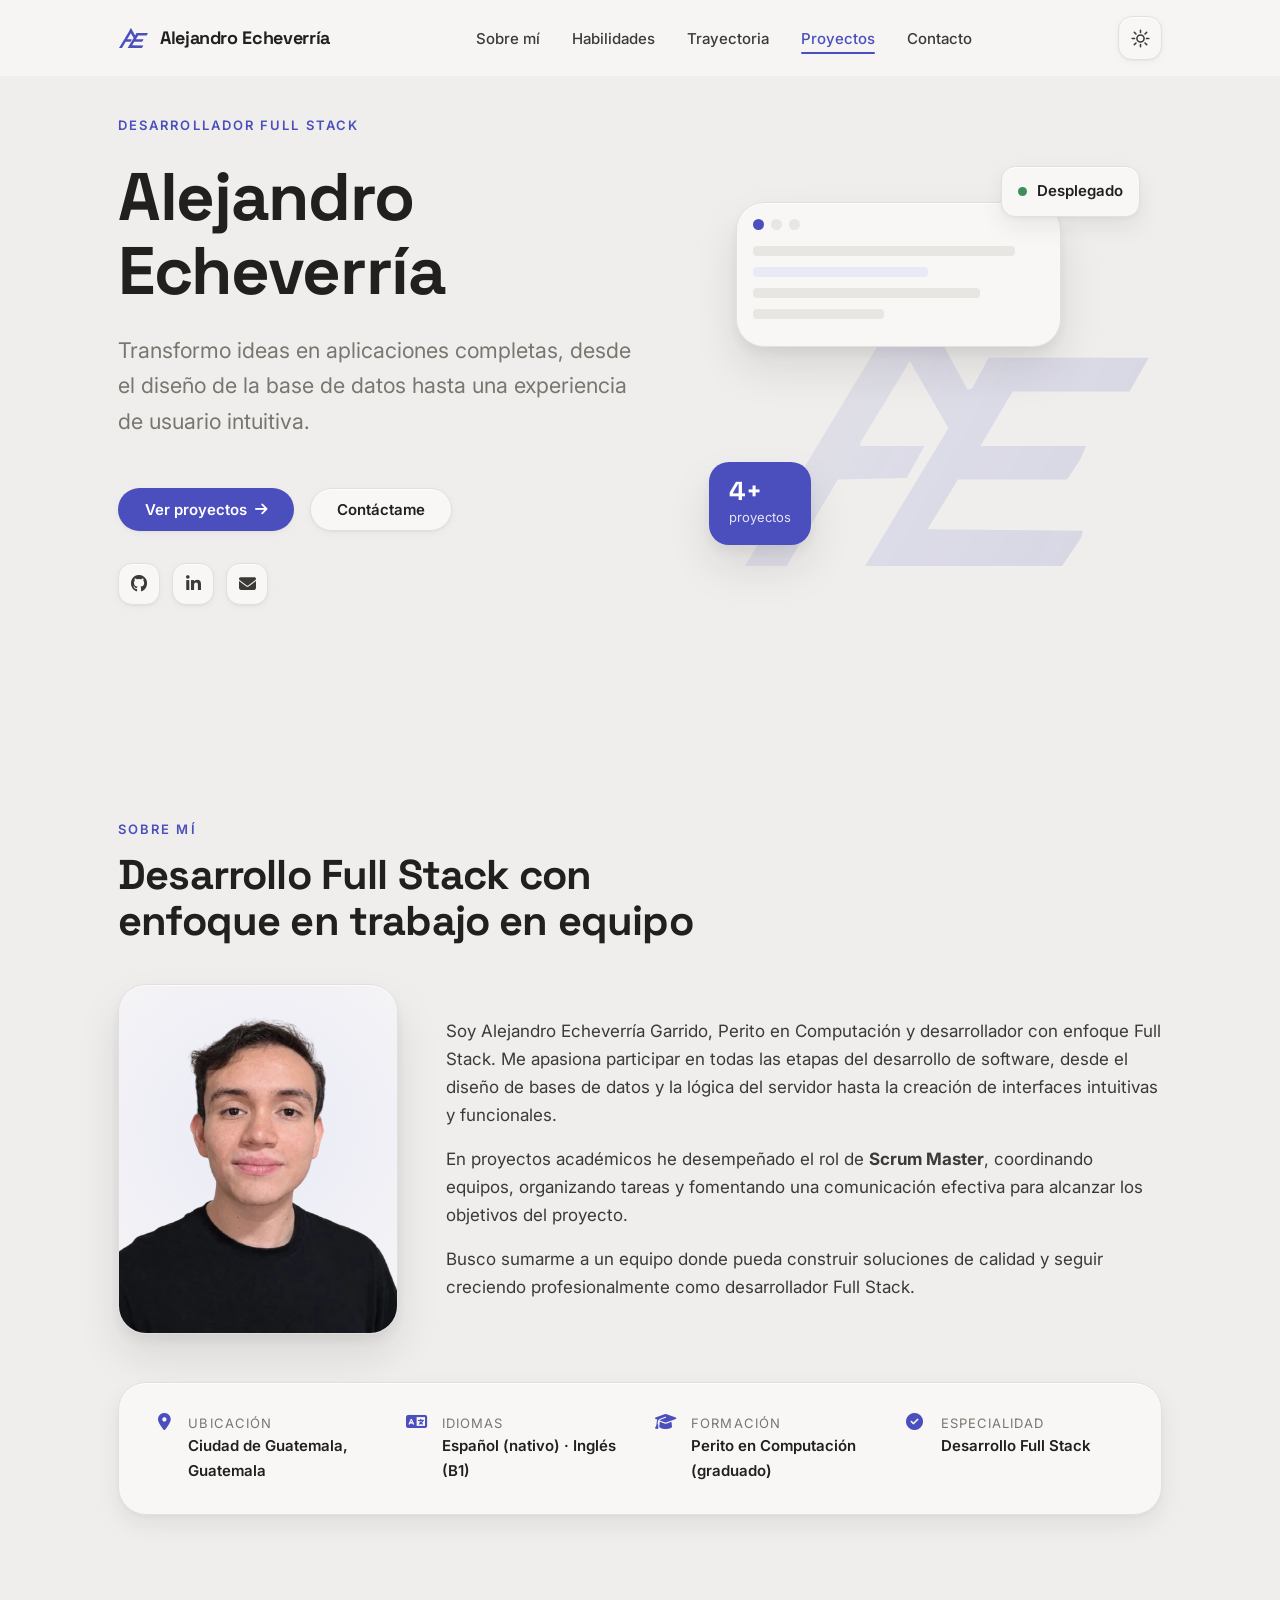
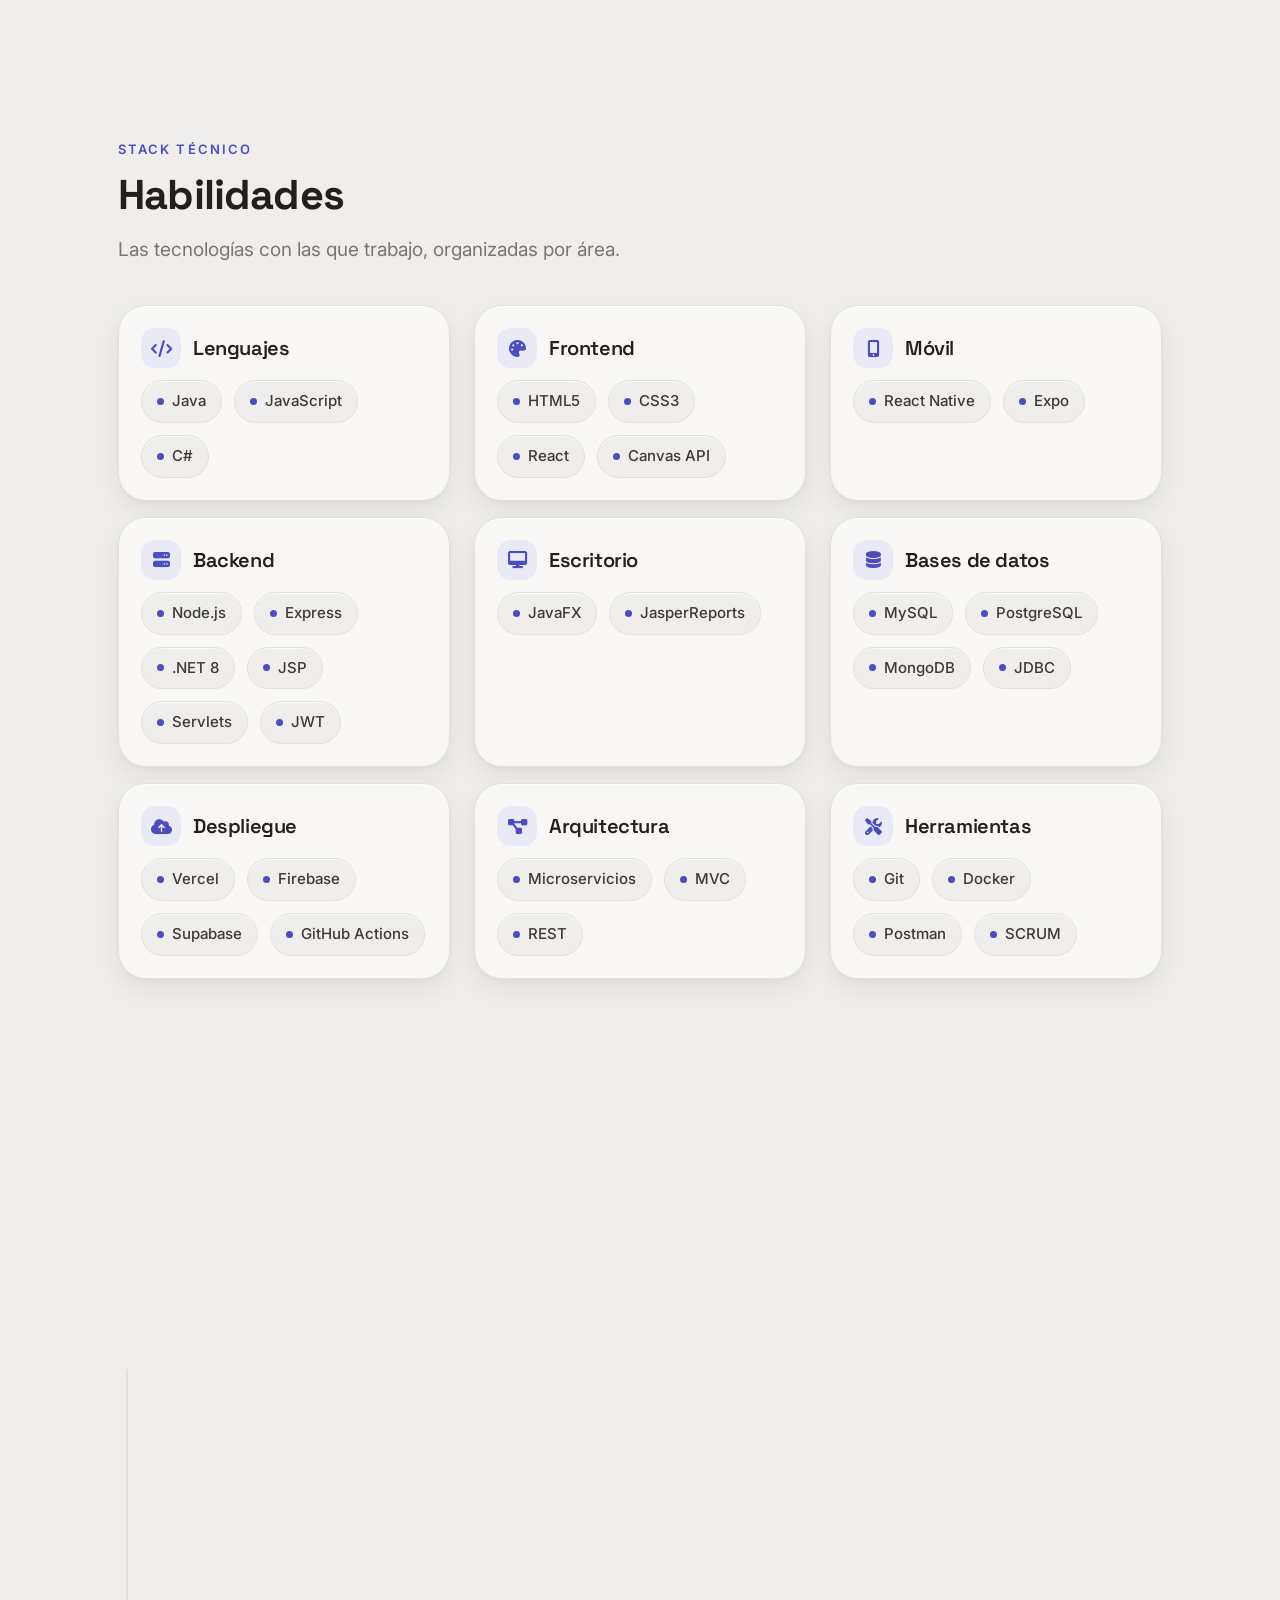
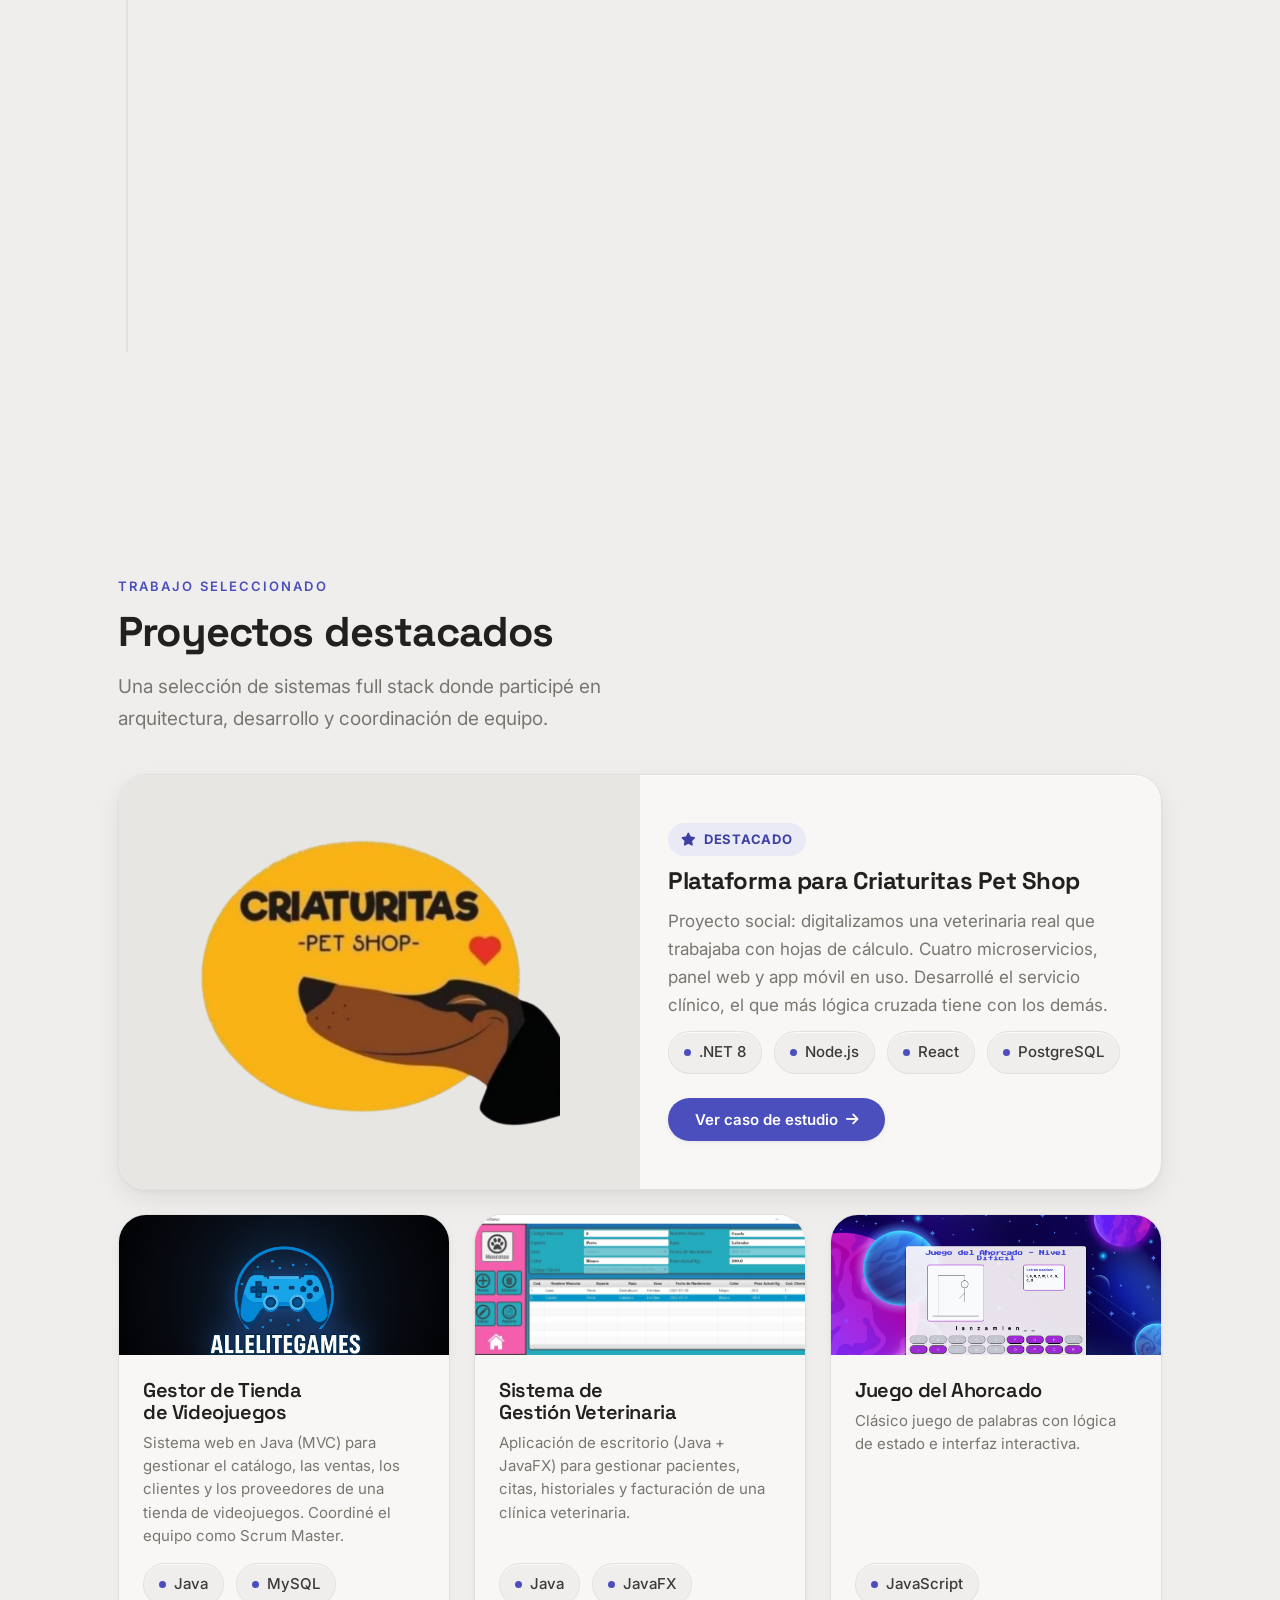
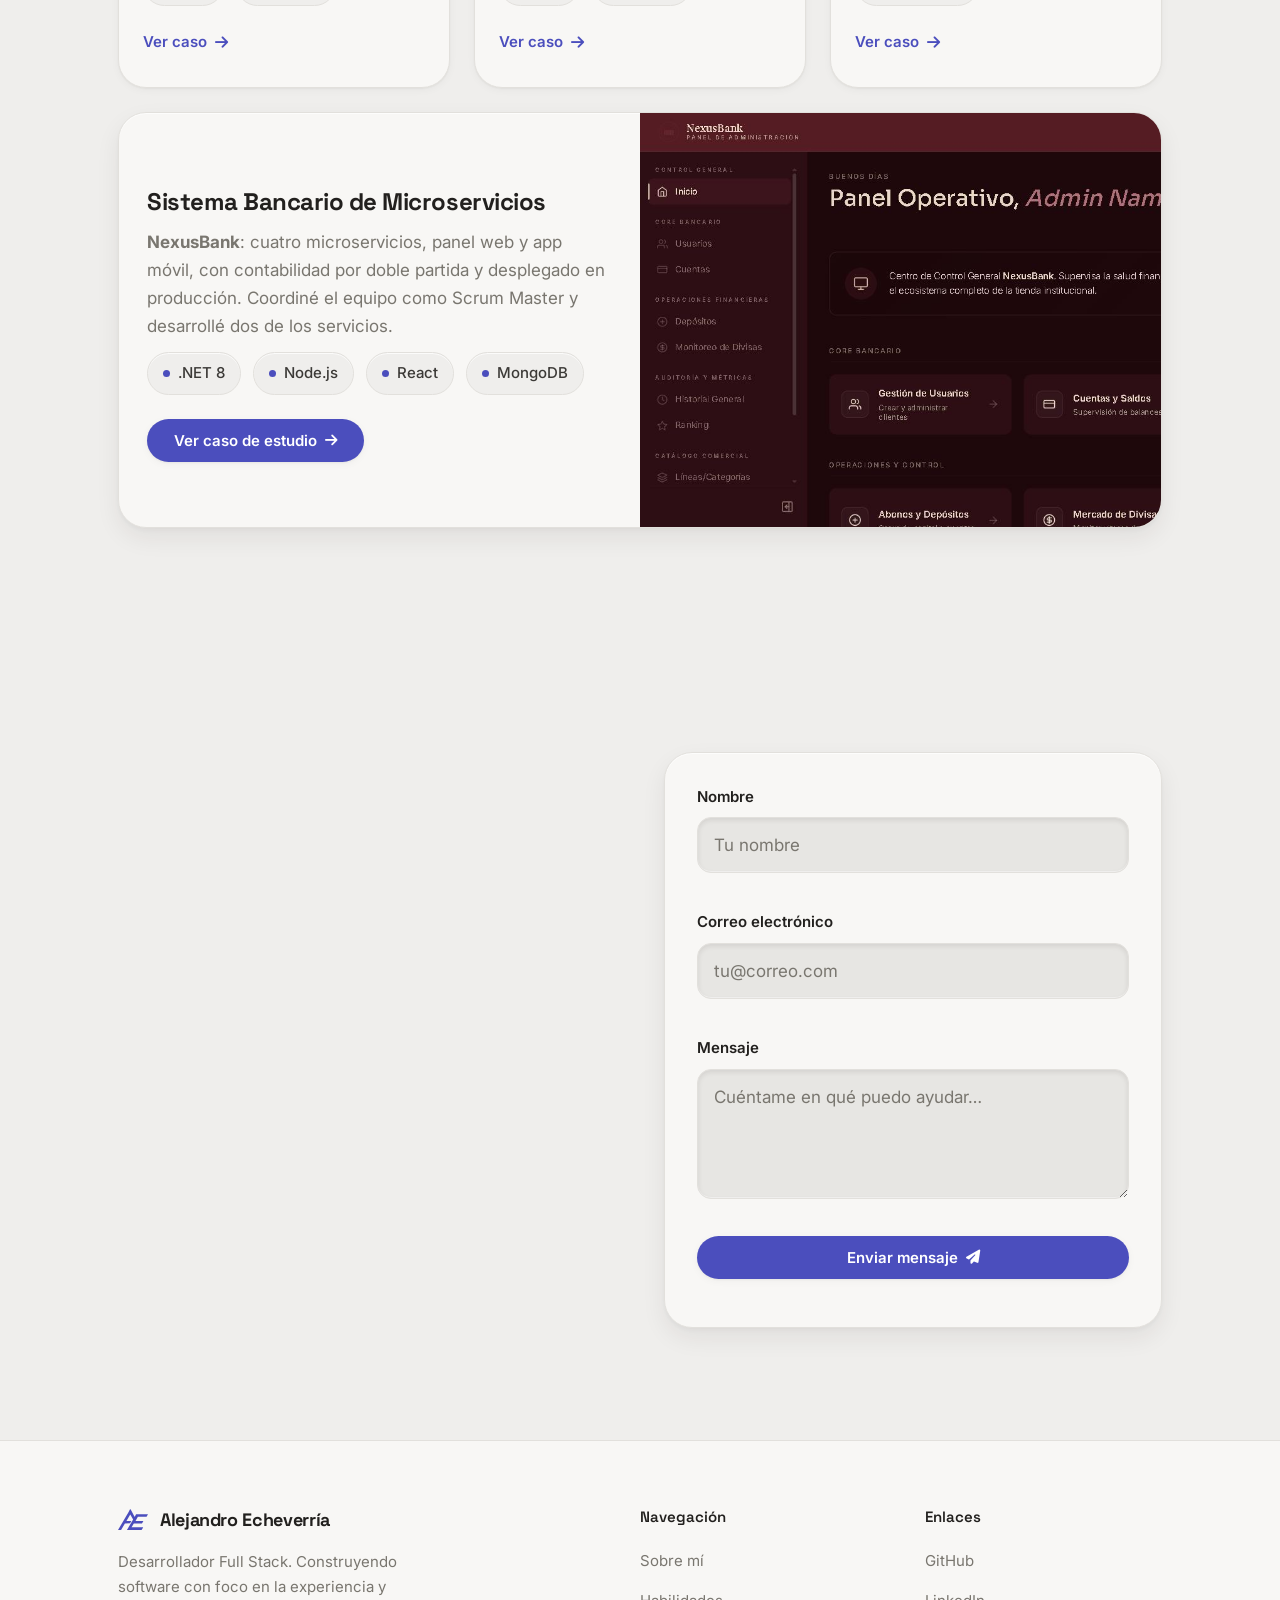
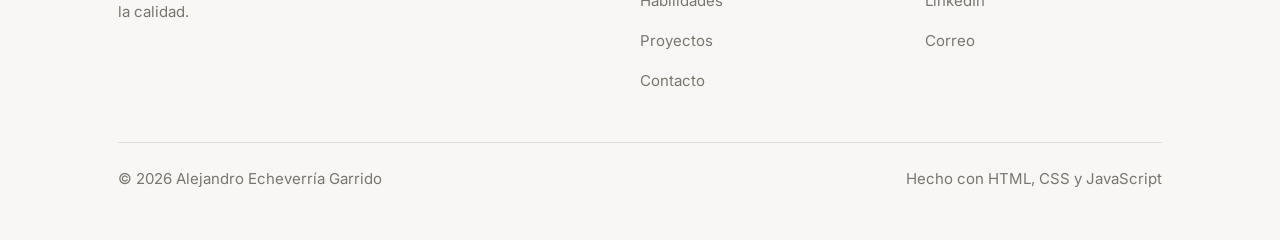
==== commit 34e0724c: "Actualizar retrato de «Sobre mí» con la nueva foto de perfil - Nueva foto en WebP con transparencia " ====
--- a/index.html
+++ b/index.html
@@ -162,9 +162,9 @@
 
         <div class="about__grid">
           <figure class="about__photo" data-reveal>
-            <img src="assets/img/programador-foto.png"
+            <img src="assets/img/programador-foto.webp"
                  alt="Retrato de Alejandro Echeverría Garrido, desarrollador Full Stack"
-                 width="500" height="500" loading="lazy" decoding="async">
+                 width="433" height="541" loading="lazy" decoding="async">
           </figure>
 
           <div class="about__body" data-reveal>
--- a/css/sections.css
+++ b/css/sections.css
@@ -243,8 +243,10 @@
     "ficha";
 }
 
-/* Retrato en "Sobre mí". El marco (borde + sombra) integra la foto de fondo
-   blanco en el canvas cálido; sin él se vería como un rectángulo recortado. */
+/* Retrato en "Sobre mí". La foto es un recorte con FONDO TRANSPARENTE (4:5),
+   así que el fondo lo pone el marco y sigue al tema: un velo de acento sobre la
+   superficie, a modo de estudio. Sin él, en oscuro la camiseta y el pelo (ambos
+   muy oscuros) se fundirían con la superficie y se perdería la silueta. */
 .about__photo {
   grid-area: photo;
   margin: 0 auto;
@@ -256,12 +258,17 @@
   display: block;
   width: 100%;
   height: auto;
-  aspect-ratio: 1 / 1;
+  aspect-ratio: 4 / 5;
   object-fit: cover;
+  /* Los hombros llegan al borde inferior: si algún día el marco recorta,
+     que sea por arriba (aire), nunca por abajo. */
+  object-position: 50% 100%;
   border-radius: var(--r-xl);
   border: 1px solid var(--hairline);
   box-shadow: var(--e3), var(--hi);
-  background: var(--surface);
+  background:
+    radial-gradient(130% 100% at 50% 42%, var(--accent-soft), transparent 78%),
+    var(--surface);
 }
 
 .about__body { grid-area: body; }
@@ -658,8 +665,10 @@
       "ficha ficha";
   }
   .about__photo { max-width: none; }
-  /* Párrafo centrado verticalmente junto al retrato: equilibra la fila
-     superior aunque el texto sea más corto que la foto. */
+  /* Retrato y párrafo centrados entre sí en vertical: equilibra la fila
+     superior sea cual sea el más alto (en tablet manda el texto; en escritorio,
+     la foto). Sin esto, en tablet queda un hueco bajo el retrato. */
+  .about__photo,
   .about__body { align-self: center; }
 
   /* La ficha pasa a barra horizontal a lo ancho: los datos se reparten en fila
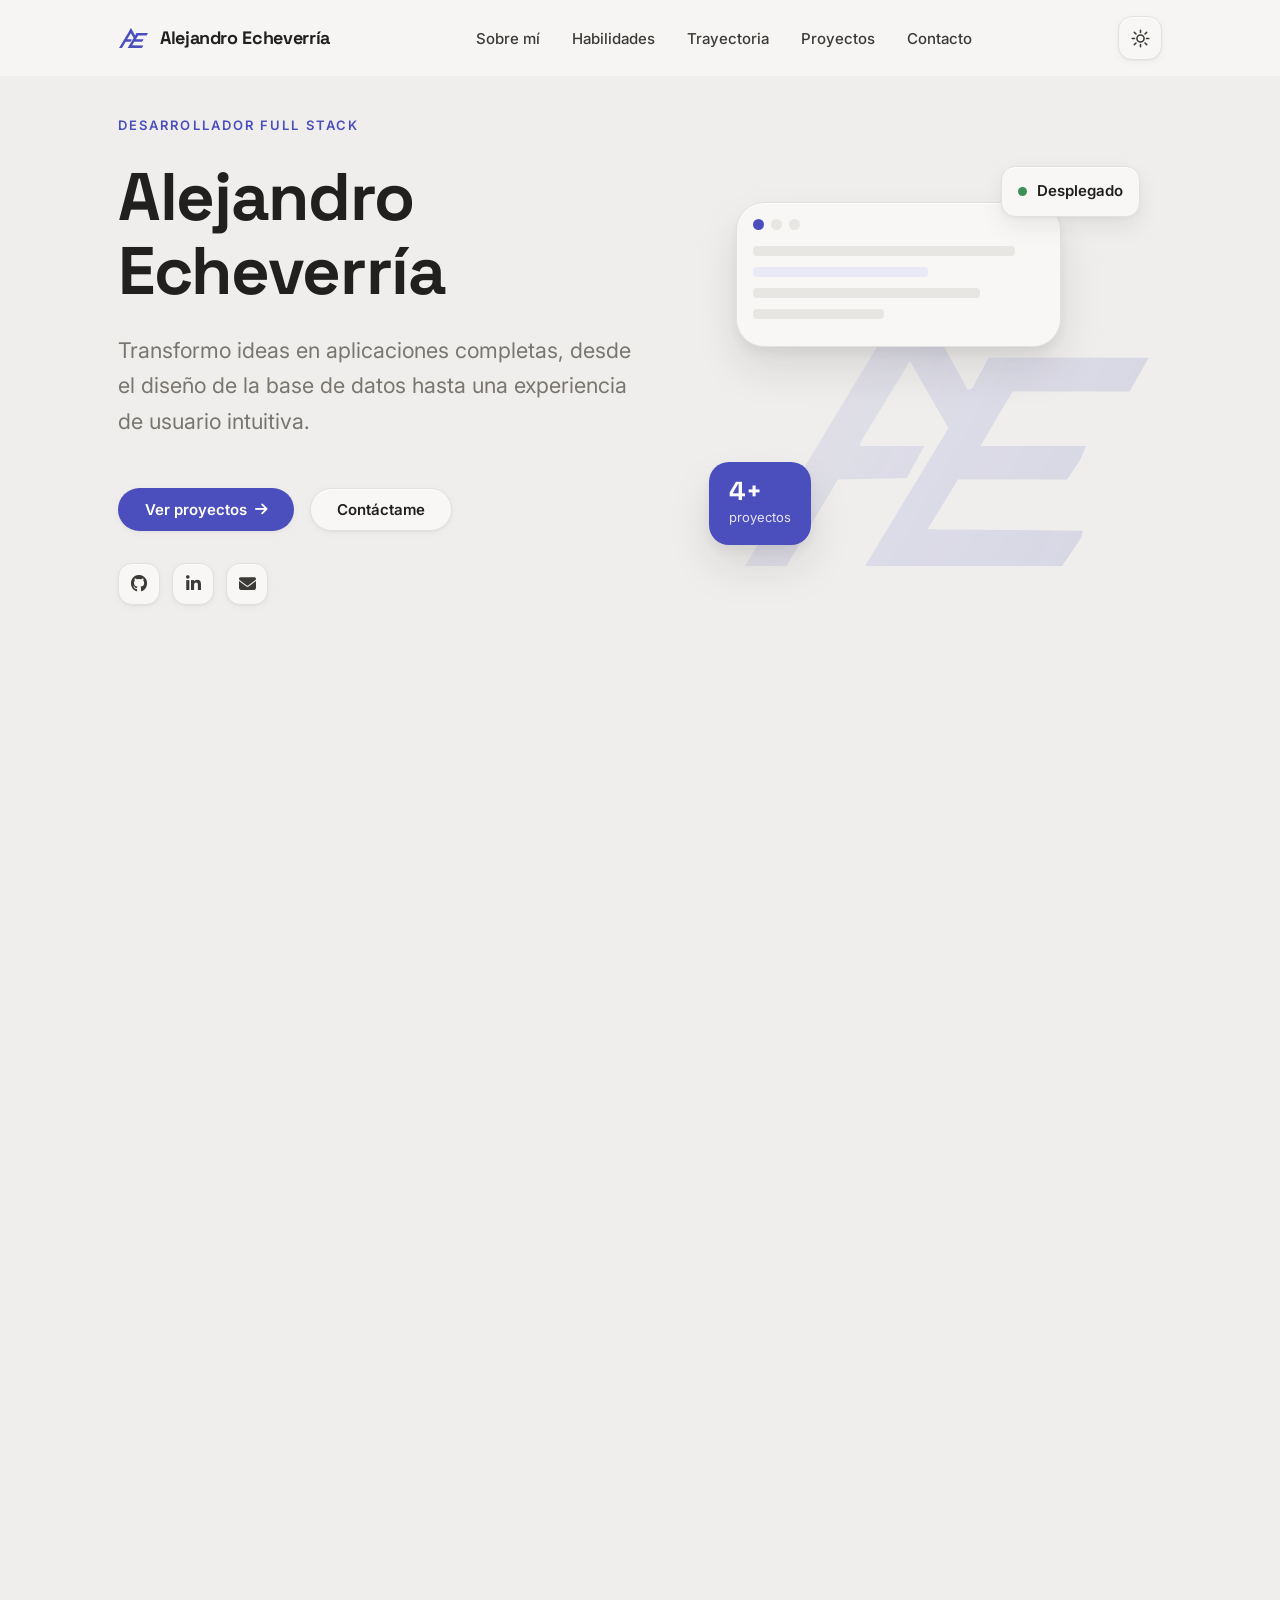
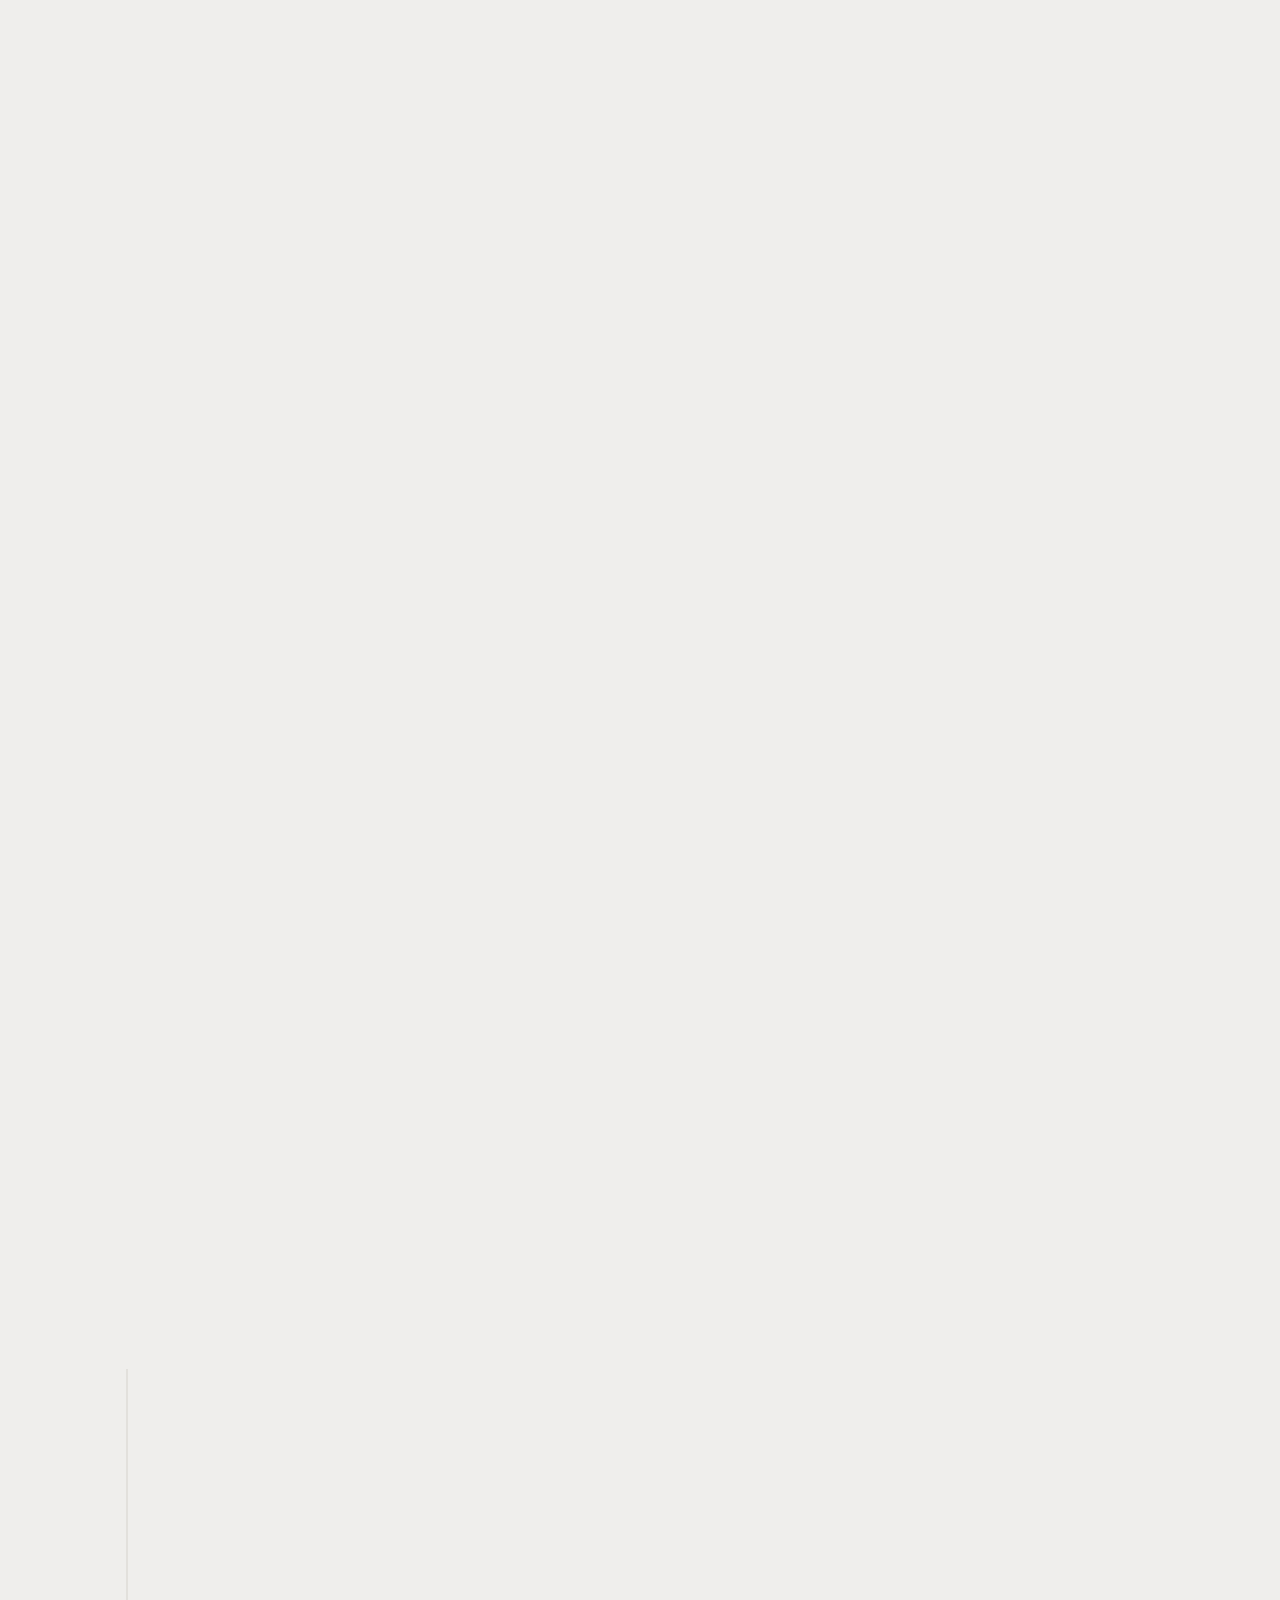
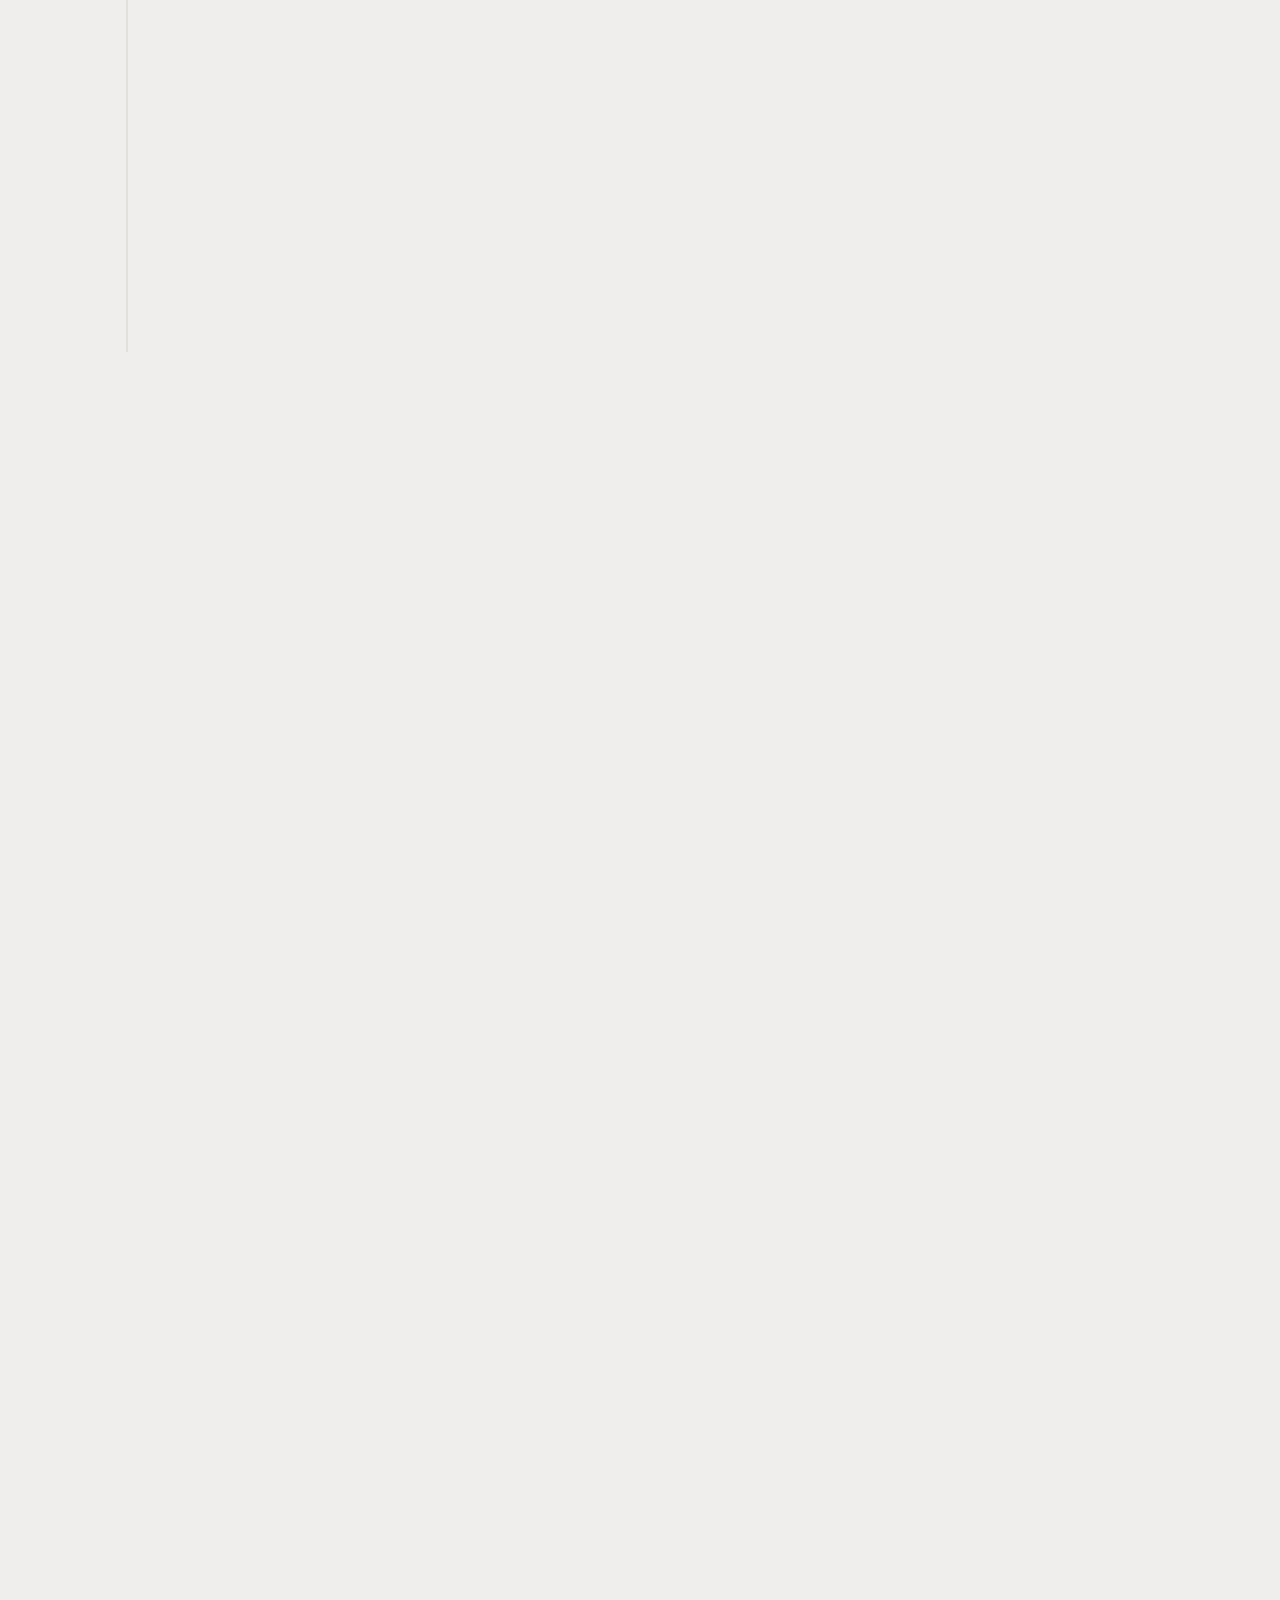
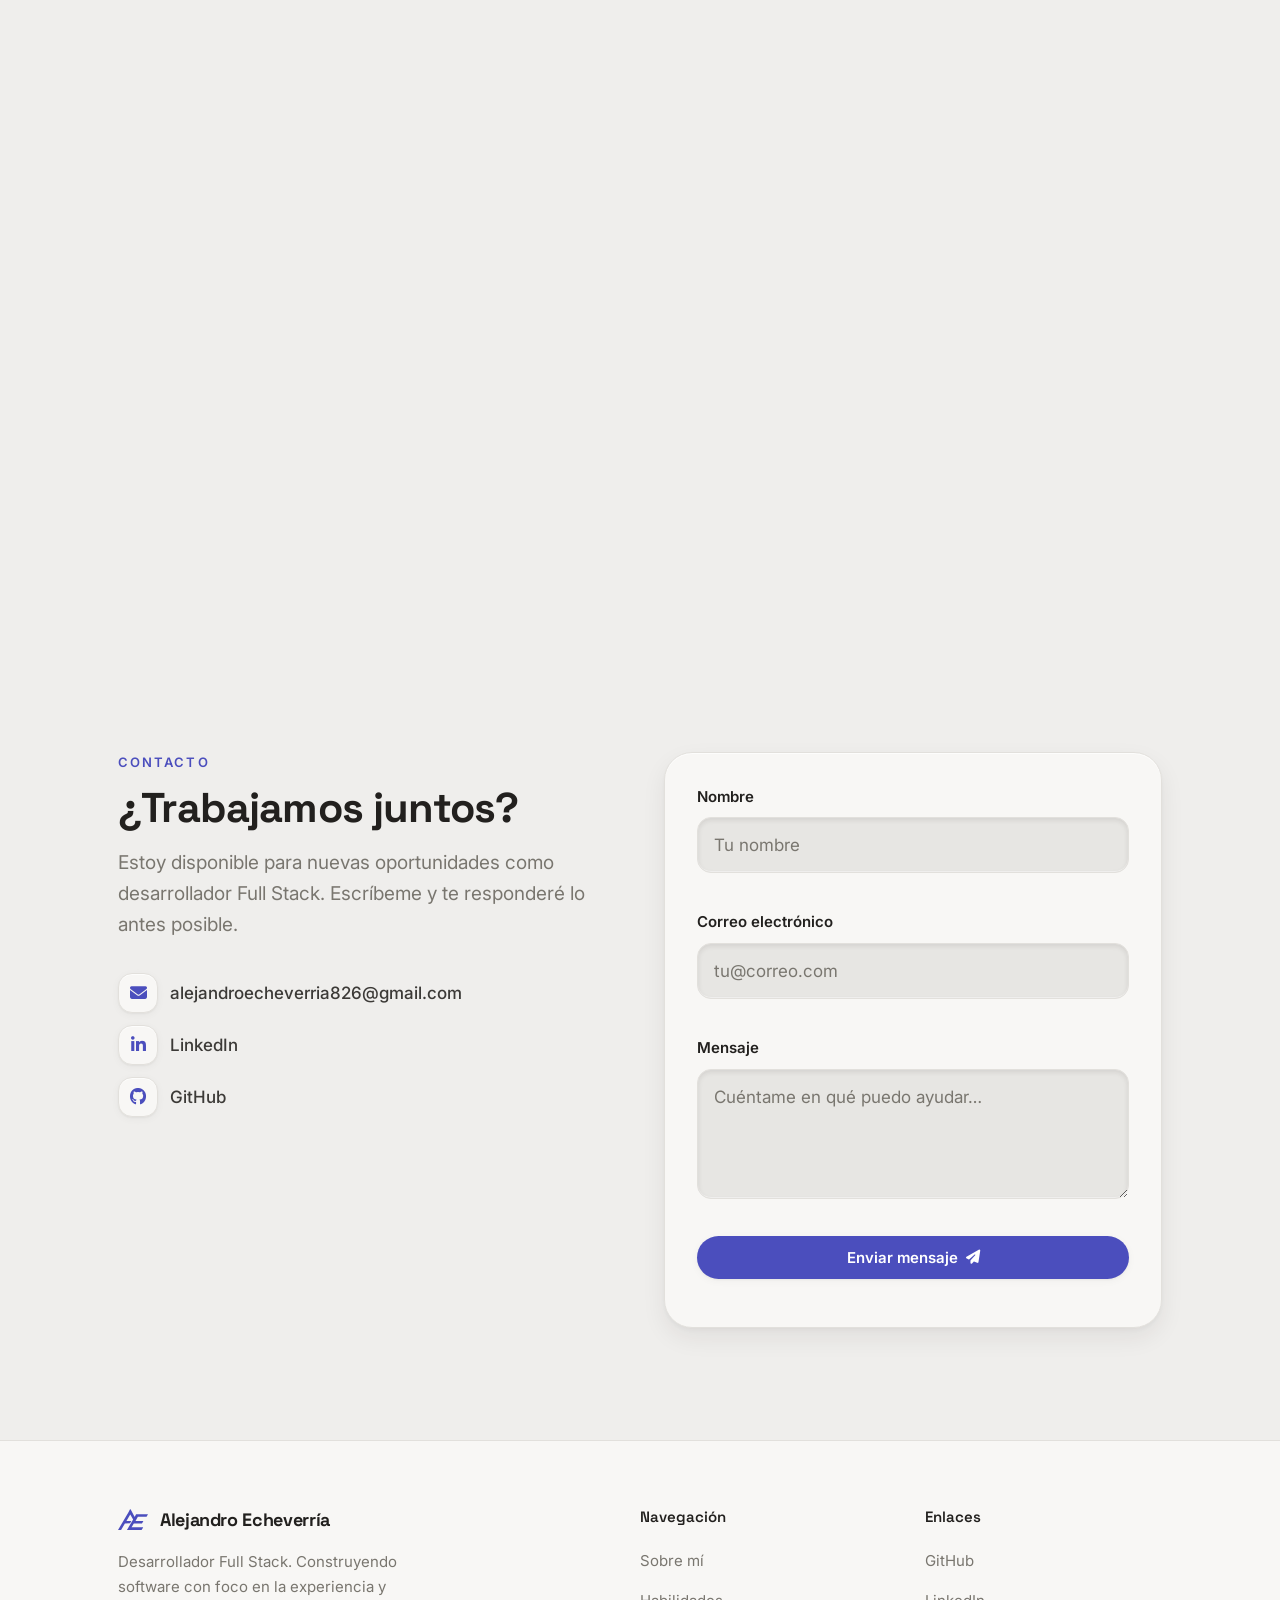
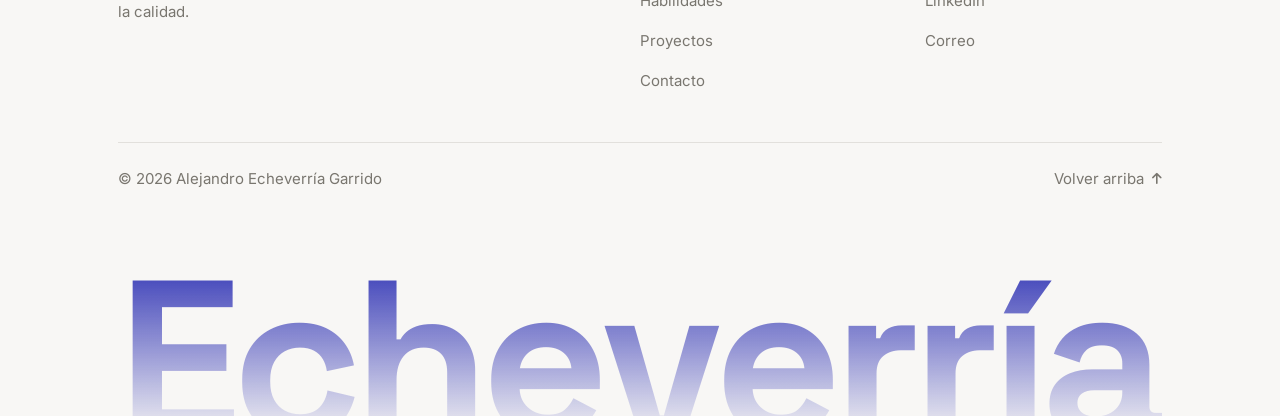
==== commit f44d5748: "Añadir intro de marca, firma del footer y cambio de tema circular - Intro de la landing (1.ª visita " ====
--- a/index.html
+++ b/index.html
@@ -29,7 +29,9 @@
   <link rel="apple-touch-icon" href="assets/favicon/apple-touch-icon.png">
 
   <!-- Anti-FOUC: aplica el tema guardado antes del primer pintado. Claro por defecto.
-       También marca que hay JS (js-nav) para activar el velo de transición. -->
+       También marca que hay JS (js-nav) para activar el velo de transición, y
+       decide si toca la intro de marca (has-intro): solo la primera visita de
+       la sesión, sin ancla en la URL y sin "reducir movimiento". -->
   <script>
     document.documentElement.classList.add("js-nav");
     (function () {
@@ -38,6 +40,13 @@
           document.documentElement.setAttribute("data-theme", "dark");
         }
       } catch (e) { /* sin localStorage: se queda en claro */ }
+      try {
+        if (!location.hash && !sessionStorage.getItem("ae-intro") &&
+            !matchMedia("(prefers-reduced-motion: reduce)").matches) {
+          document.documentElement.classList.add("has-intro");
+          sessionStorage.setItem("ae-intro", "1");
+        }
+      } catch (e) { /* sin sessionStorage: sin intro */ }
     })();
   </script>
 
@@ -63,6 +72,33 @@
   <!-- Velo de transición entre páginas (lo controla js/modules/transition.js).
        Sin JS nunca se muestra: la clase .js-nav la añade el script del <head>. -->
   <div class="page-veil" data-page-veil aria-hidden="true"></div>
+
+  <!-- Intro de marca (primera visita de la sesión). La activa el script del
+       <head> con .has-intro y la dirige js/modules/intro.js. Decorativa: el
+       nombre ya lo anuncian el <title>, el header y el hero.
+       El trazado del monograma es una copia de assets/img/logo-ae.svg. -->
+  <div class="intro" data-intro aria-hidden="true">
+    <div class="intro__backdrop"></div>
+    <div class="intro__stage">
+      <svg class="intro__mark" viewBox="0 0 100 68.65" focusable="false">
+        <defs>
+          <!-- El destello solo pinta dentro del monograma: recorte con su
+               misma geometría (reutiliza el trazado de abajo). -->
+          <clipPath id="intro-ae-clip"><use href="#intro-ae"/></clipPath>
+          <linearGradient id="intro-sheen" x1="0" y1="0" x2="1" y2="0">
+            <stop class="intro__sheen" offset="0" stop-opacity="0"/>
+            <stop class="intro__sheen" offset="0.5"/>
+            <stop class="intro__sheen" offset="1" stop-opacity="0"/>
+          </linearGradient>
+        </defs>
+        <path id="intro-ae" class="intro__mark-path" pathLength="1" d="M40.48 0 42.86 2.38 55.16 25 56.35 24.6 60.32 17.06 100 17.06 95.24 25.4 66.27 25.4 58.33 38.89 84.52 38.89 82.94 42.46 79.76 47.22 52.78 47.22 45.24 59.52 83.73 59.92 83.33 61.51 78.57 68.65 29.76 68.65 50.4 34.52 40.87 17.86 28.57 38.1 28.57 38.89 44.44 38.89 40.08 46.83 23.02 47.22 10.32 68.65 0 68.65 34.92 10.71Z"/>
+        <g clip-path="url(#intro-ae-clip)">
+          <rect class="intro__glint" x="0" y="-6" width="18" height="82" fill="url(#intro-sheen)"/>
+        </g>
+      </svg>
+      <p class="intro__name">Alejandro Echeverría</p>
+    </div>
+  </div>
 
   <!-- ==================== HEADER ==================== -->
   <header class="header" data-header>
@@ -620,7 +656,13 @@
       </div>
       <div class="footer__bottom">
         <span>© <span id="year">2026</span> Alejandro Echeverría Garrido</span>
-        <span>Hecho con HTML, CSS y JavaScript</span>
+        <a class="footer__to-top" href="#top">Volver arriba <i class="fa-solid fa-arrow-up" aria-hidden="true"></i></a>
+      </div>
+
+      <!-- Firma decorativa: las letras suben en cascada al entrar en pantalla
+           (js/modules/signature.js). Sin JS se ve quieta y completa. -->
+      <div class="footer__signature" aria-hidden="true">
+        <p class="footer__signature-word" data-signature>Echeverría</p>
       </div>
     </div>
   </footer>
--- a/css/tokens.css
+++ b/css/tokens.css
@@ -46,6 +46,9 @@
   /* Proporción real del monograma (ancho ÷ alto). Evita repetir el número
      mágico cada vez que se dimensiona la marca. */
   --logo-ae-ratio: 1.4566;
+
+  /* Destello que cruza el monograma en la intro (luz, no color de marca). */
+  --sheen: rgba(255, 255, 255, .55);
 
   /* --- Sombras (soft UI: suaves + brillo superior) --- */
   --hi: inset 0 1px 0 rgba(255, 255, 255, .75);
@@ -104,6 +107,7 @@
   --z-menu: 200;
   --z-modal: 1000;
   --z-veil: 2000;
+  --z-intro: 2100; /* la intro tapa incluso el velo de transición */
 }
 
 /* ============================================================
@@ -135,6 +139,9 @@
   /* Mismo valor que en claro: los logos de clientes no se invierten. */
   --logo-plate: #FCFBF9;
 
+  /* Sobre el acento lavanda del oscuro, un brillo más contenido. */
+  --sheen: rgba(255, 255, 255, .4);
+
   --hi: inset 0 1px 0 rgba(255, 255, 255, .05);
   --e1: 0 1px 2px rgba(0, 0, 0, .40), 0 2px 8px rgba(0, 0, 0, .30);
   --e2: 0 2px 4px rgba(0, 0, 0, .35), 0 10px 24px rgba(0, 0, 0, .45);
--- a/css/layout.css
+++ b/css/layout.css
@@ -231,6 +231,106 @@
   border-top: 1px solid var(--hairline);
   color: var(--ink-muted);
   font-size: var(--fs-sm);
+}
+
+/* «Volver arriba»: discreto como el resto del pie. La flecha se adelanta un
+   poco al gesto al pasar el puntero. El padding amplía la zona de toque y el
+   margen negativo lo compensa para no mover la fila. */
+.footer__to-top {
+  display: inline-flex;
+  align-items: center;
+  gap: var(--sp-2);
+  padding-block: var(--sp-2);
+  margin-block: calc(var(--sp-2) * -1);
+  color: var(--ink-muted);
+}
+
+.footer__to-top i {
+  font-size: 0.85em;
+  transition: transform var(--dur) var(--ease);
+}
+
+.footer__to-top:hover {
+  color: var(--accent);
+}
+
+@media (hover: hover) {
+  .footer__to-top:hover i {
+    transform: translateY(-3px);
+  }
+}
+
+/* ---------- Firma del footer ----------
+   El apellido a todo el ancho del contenedor y cortado por el borde inferior
+   de la página, como si se hundiera en ella. Decorativa (aria-hidden).
+   La cascada de letras la arma js/modules/signature.js. */
+
+/* La firma se apoya en el borde: el footer pierde su padding inferior. */
+.footer:has(.footer__signature) {
+  padding-bottom: 0;
+}
+
+.footer__signature {
+  container-type: inline-size; /* la palabra se dimensiona con su ancho */
+  margin-top: clamp(28px, 5vw, 56px);
+  pointer-events: none;
+  user-select: none;
+}
+
+.footer__signature-word {
+  /* Ancho de la palabra en em: «Echeverría» en Space Grotesk 700 con este
+     letter-spacing mide 4.666em; 4.7 deja un pelo de aire para que el último
+     glifo no roce el borde. Con él, 100cqi / ratio la ajusta al ancho. Si
+     cambia la palabra o la fuente, hay que volver a medirlo. */
+  --sig-ratio: 4.7;
+  height: 0.76em; /* recorta el pie de las letras: el «hundimiento» */
+  margin: 0;
+  overflow: hidden;
+  font-family: var(--font-display);
+  font-weight: 700;
+  font-size: 18vw; /* respaldo sin container queries */
+  font-size: calc(100cqi / var(--sig-ratio));
+  line-height: 1;
+  letter-spacing: -0.04em;
+  white-space: nowrap;
+}
+
+/* Degradado del acento que se disuelve hacia abajo. Va en el bloque mientras
+   no está partido (sin JS) y en cada letra cuando lo está: así el degradado
+   viaja con la letra al subir. */
+.footer__signature-word {
+  color: var(--accent); /* respaldo sin background-clip: text */
+}
+
+@supports (-webkit-background-clip: text) or (background-clip: text) {
+  .footer__signature-word:not(.is-split),
+  .footer__signature-letter {
+    background: linear-gradient(to bottom,
+        var(--accent) 22%,
+        color-mix(in srgb, var(--accent) 12%, transparent) 80%);
+    -webkit-background-clip: text;
+    background-clip: text;
+    -webkit-text-fill-color: transparent;
+  }
+}
+
+.footer__signature-letter {
+  display: inline-block;
+  vertical-align: top;
+  /* El texto recortado solo se pinta dentro de la caja de la letra, y el
+     letter-spacing negativo la estrecha más que el glifo. Este relleno
+     (compensado con margen negativo) le da aire sin mover nada. */
+  padding: 0.1em 0.05em 0;
+  margin: -0.1em -0.05em 0;
+}
+
+.footer__signature-word.is-armed .footer__signature-letter {
+  transform: translateY(105%);
+}
+
+.footer__signature-word.is-armed.is-in .footer__signature-letter {
+  transform: none;
+  transition: transform 900ms cubic-bezier(.215, .61, .355, 1) calc(var(--i, 0) * 50ms);
 }
 
 /* ---------- Responsive: menú móvil ---------- */
--- a/css/components.css
+++ b/css/components.css
@@ -138,6 +138,26 @@
 
 [data-theme="dark"] .theme-toggle .icon-moon {
   display: inline-block;
+}
+
+/* Cambio de tema con círculo (js/modules/theme.js + View Transitions API).
+   Fuera el fundido cruzado por defecto: la vista nueva entra solo por el
+   recorte circular que anima el JS, sobre la vieja, que se queda quieta. */
+::view-transition-old(root),
+::view-transition-new(root) {
+  animation: none;
+  mix-blend-mode: normal;
+}
+
+/* Durante el cambio, ninguna transición (html y body funden su color en
+   240 ms): dentro del círculo tiene que verse ya el tema nuevo. El
+   !important está justificado: debe ganar a cualquier `transition` de los
+   componentes, y solo vive lo que dura el cambio. */
+.theme-switching,
+.theme-switching *,
+.theme-switching *::before,
+.theme-switching *::after {
+  transition: none !important;
 }
 
 /* ---------- Enlaces sociales ---------- */
@@ -328,20 +348,35 @@
   font-weight: 500;
 }
 
-/* ---------- Animación de entrada (scroll reveal) ---------- */
-[data-reveal] {
+/* ---------- Animación de entrada (scroll reveal) ----------
+   Solo se oculta con JS (.js-nav la pone el <head>): sin JS, todo visible.
+   Si el JS está activo pero main.js no llega a ejecutarse (error de red,
+   navegador sin módulos…), la red de seguridad muestra el contenido a los
+   3,5 s. reveal.js la desactiva al arrancar con `.reveal-ready`. */
+.js-nav [data-reveal] {
   opacity: 0;
   transform: translateY(22px);
   transition: opacity var(--dur-slow) var(--ease), transform var(--dur-slow) var(--ease);
 }
 
-[data-reveal].is-visible {
+.js-nav [data-reveal].is-visible {
   opacity: 1;
   transform: none;
 }
 
+.js-nav:not(.reveal-ready) [data-reveal] {
+  animation: reveal-failsafe 1ms linear 3.5s forwards;
+}
+
+@keyframes reveal-failsafe {
+  to {
+    opacity: 1;
+    transform: none;
+  }
+}
+
 @media (prefers-reduced-motion: reduce) {
-  [data-reveal] {
+  .js-nav [data-reveal] {
     opacity: 1;
     transform: none;
   }
--- a/css/sections.css
+++ b/css/sections.css
@@ -5,14 +5,19 @@
 /* ---------- HERO ---------- */
 .hero {
   /* Top más corto que el resto de secciones: el header ya aporta separación
-     propia: si el hero suma otro padding grande arriba se siente vacío.
-     Se pisa --section-pad-y (no solo padding-top) porque el scroll-margin-top
-     de `.section` se calcula a partir de esa variable: si no coincide con el
-     padding real, el salto al ancla #inicio queda corto y el header sticky
-     tapa el "Desarrollador Full Stack". */
+     propia: si el hero suma otro padding grande arriba se siente vacío. */
   --section-pad-y: clamp(20px, 3vw, 48px);
   padding-top: var(--section-pad-y);
   padding-bottom: clamp(48px, 8vw, 104px);
+  /* #inicio significa "arriba del todo", no "encabezado a 24px del header"
+     como el resto de secciones. La fórmula de `.section` dejaba aquí un hueco
+     de (padding − 24px): ~24px en escritorio y 0 en móvil, por eso solo se
+     notaba en computadora. El hero va justo debajo del header sticky, así que
+     su borde superior está a --header-h del inicio del documento: con ese
+     margen el destino es scrollY = 0 en cualquier breakpoint. Lo usan el salto
+     animado (scroll-nav.js lee este valor) y el ancla nativa al volver desde
+     una ficha de proyecto (../index.html#inicio). */
+  scroll-margin-top: var(--header-h);
 }
 
 .hero__grid {
@@ -231,6 +236,127 @@
   }
 }
 
+/* Entrada escalonada del texto del hero: llega como una frase, no en bloque.
+   Solo en la columna de texto: el .hero-visual no lleva retardo porque su
+   transform lo comparte después el parallax (un retardo lo haría ir a
+   rebufo del scroll). */
+.hero__intro > [data-reveal]:nth-child(2) { transition-delay: 60ms; }
+.hero__intro > [data-reveal]:nth-child(3) { transition-delay: 120ms; }
+.hero__intro > [data-reveal]:nth-child(4) { transition-delay: 180ms; }
+.hero__intro > [data-reveal]:nth-child(5) { transition-delay: 240ms; }
+
+/* ============================================================
+   INTRO DE MARCA (solo landing, primera visita de la sesión)
+   La activa el script del <head> con .has-intro y la dirige
+   js/modules/intro.js. Sin esa clase la capa no existe a efectos
+   visuales, así que sin JS no aparece nunca.
+   ============================================================ */
+.intro {
+  display: none;
+}
+
+.has-intro .intro {
+  position: fixed;
+  inset: 0;
+  z-index: var(--z-intro);
+  display: grid;
+  place-items: center;
+  /* Red de seguridad: si intro.js no llega a ejecutarse, la capa se retira
+     sola. Cuando el módulo arranca, la anula con un estilo inline. */
+  animation: intro-failsafe-out 300ms var(--ease) 4s forwards;
+}
+
+.intro__backdrop {
+  position: absolute;
+  inset: 0;
+  background: var(--canvas);
+}
+
+.intro__stage {
+  position: relative; /* por encima del fondo */
+  display: flex;
+  flex-direction: column;
+  align-items: center;
+  gap: clamp(18px, 3vw, 30px);
+  padding-inline: var(--container-pad);
+}
+
+/* El viewBox coincide con el de --logo-ae (sin margen) para que la caja del
+   SVG mida igual que .brand__mark y el relevo al aterrizar sea exacto.
+   El trazo sobresale medio grosor: overflow visible para no recortarlo. */
+.intro__mark {
+  display: block;
+  width: clamp(84px, 13vw, 150px);
+  height: auto;
+  overflow: visible;
+  color: var(--accent);
+  transform-origin: 0 0; /* el vuelo se calcula desde la esquina */
+}
+
+/* Estado inicial oculto (sin trazo ni relleno): lo anima intro.js. */
+.intro__mark-path {
+  fill: currentColor;
+  fill-opacity: 0;
+  stroke: currentColor;
+  stroke-width: 0.7;
+  stroke-linejoin: round;
+  stroke-dasharray: 1; /* pathLength="1" → el patrón cubre el contorno entero */
+  stroke-dashoffset: 1;
+}
+
+.intro__sheen {
+  stop-color: var(--sheen);
+}
+
+.intro__name {
+  margin: 0;
+  font-family: var(--font-display);
+  font-weight: 700;
+  font-size: clamp(1.75rem, 7vw, 4.5rem);
+  line-height: 1.1;
+  letter-spacing: -0.02em; /* el mismo que .brand: el relevo debe encajar */
+  color: var(--ink-strong);
+  white-space: nowrap;
+  perspective: 700px; /* profundidad para el giro de las letras */
+  transform-origin: 0 0;
+}
+
+/* Hasta que intro.js lo parte en letras, el nombre no se ve. */
+.intro__name:not(.is-split) {
+  visibility: hidden;
+}
+
+.intro__letter {
+  display: inline-block;
+  white-space: pre; /* conserva el ancho del espacio entre nombre y apellido */
+  opacity: 0;
+}
+
+/* La marca real del header espera oculta a que aterrice la de la intro.
+   Misma red de seguridad que la capa por si el JS no llega. */
+.has-intro:not(.intro-done) .header .brand {
+  opacity: 0;
+  animation: intro-failsafe-in 1ms linear 4s forwards;
+}
+
+/* La intro ya dibujó el monograma: el del hero aparece asentado. */
+.has-intro .hero-visual__mark-path {
+  animation: none;
+}
+
+@keyframes intro-failsafe-out {
+  to {
+    opacity: 0;
+    visibility: hidden;
+  }
+}
+
+@keyframes intro-failsafe-in {
+  to {
+    opacity: 1;
+  }
+}
+
 /* ---------- SOBRE MÍ ---------- */
 .about__grid {
   display: grid;
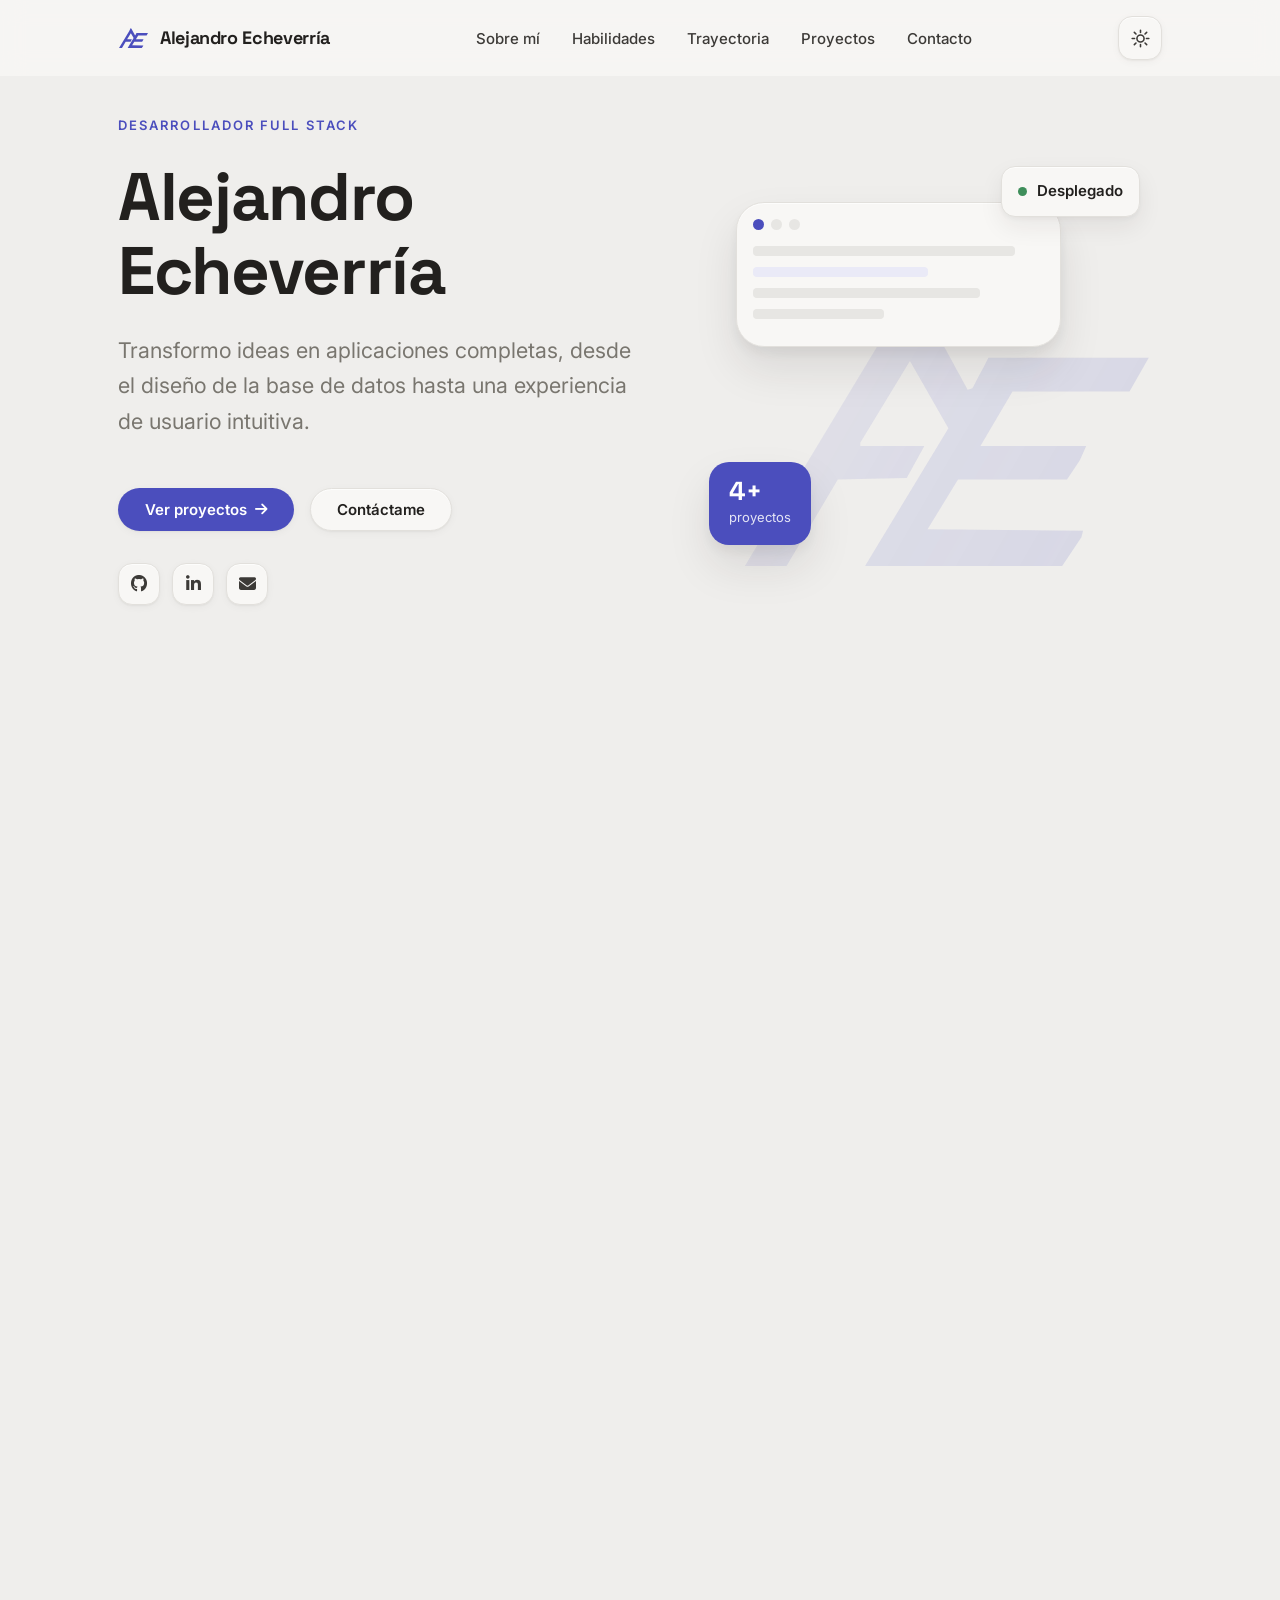
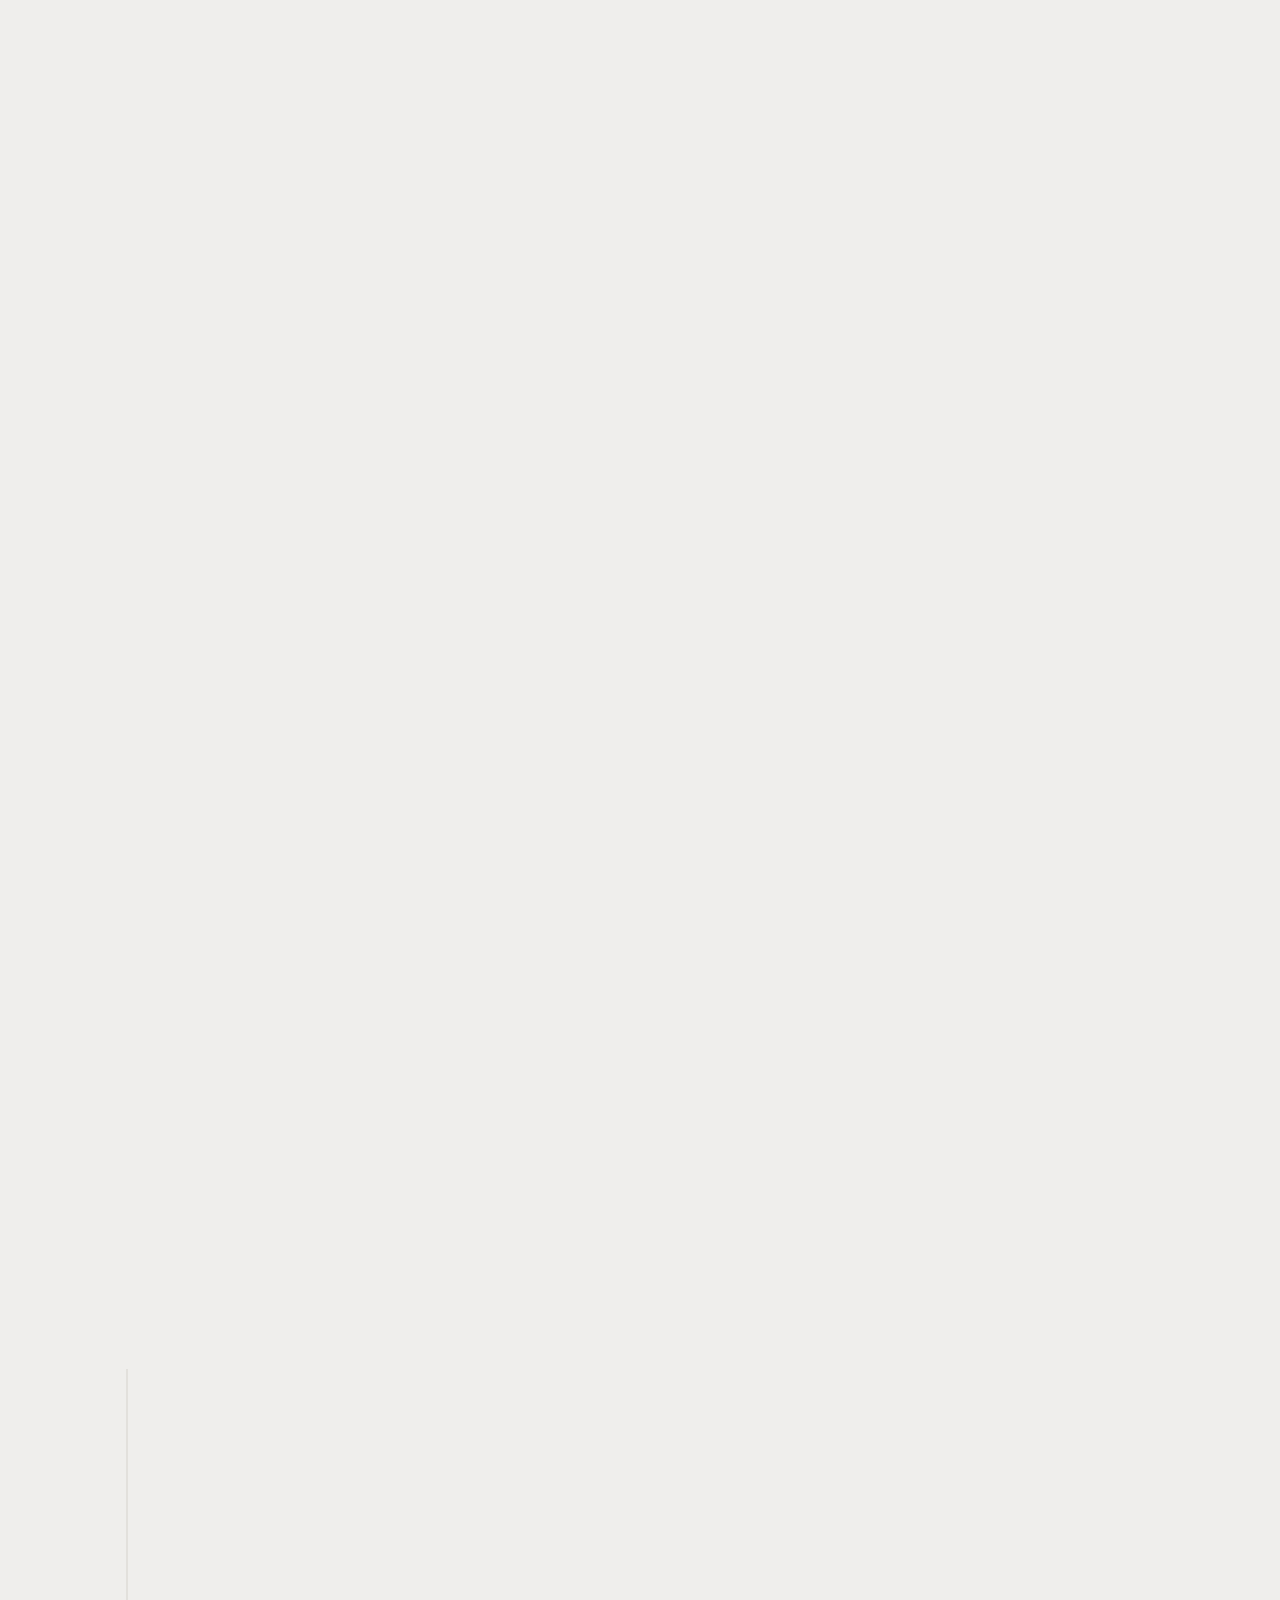
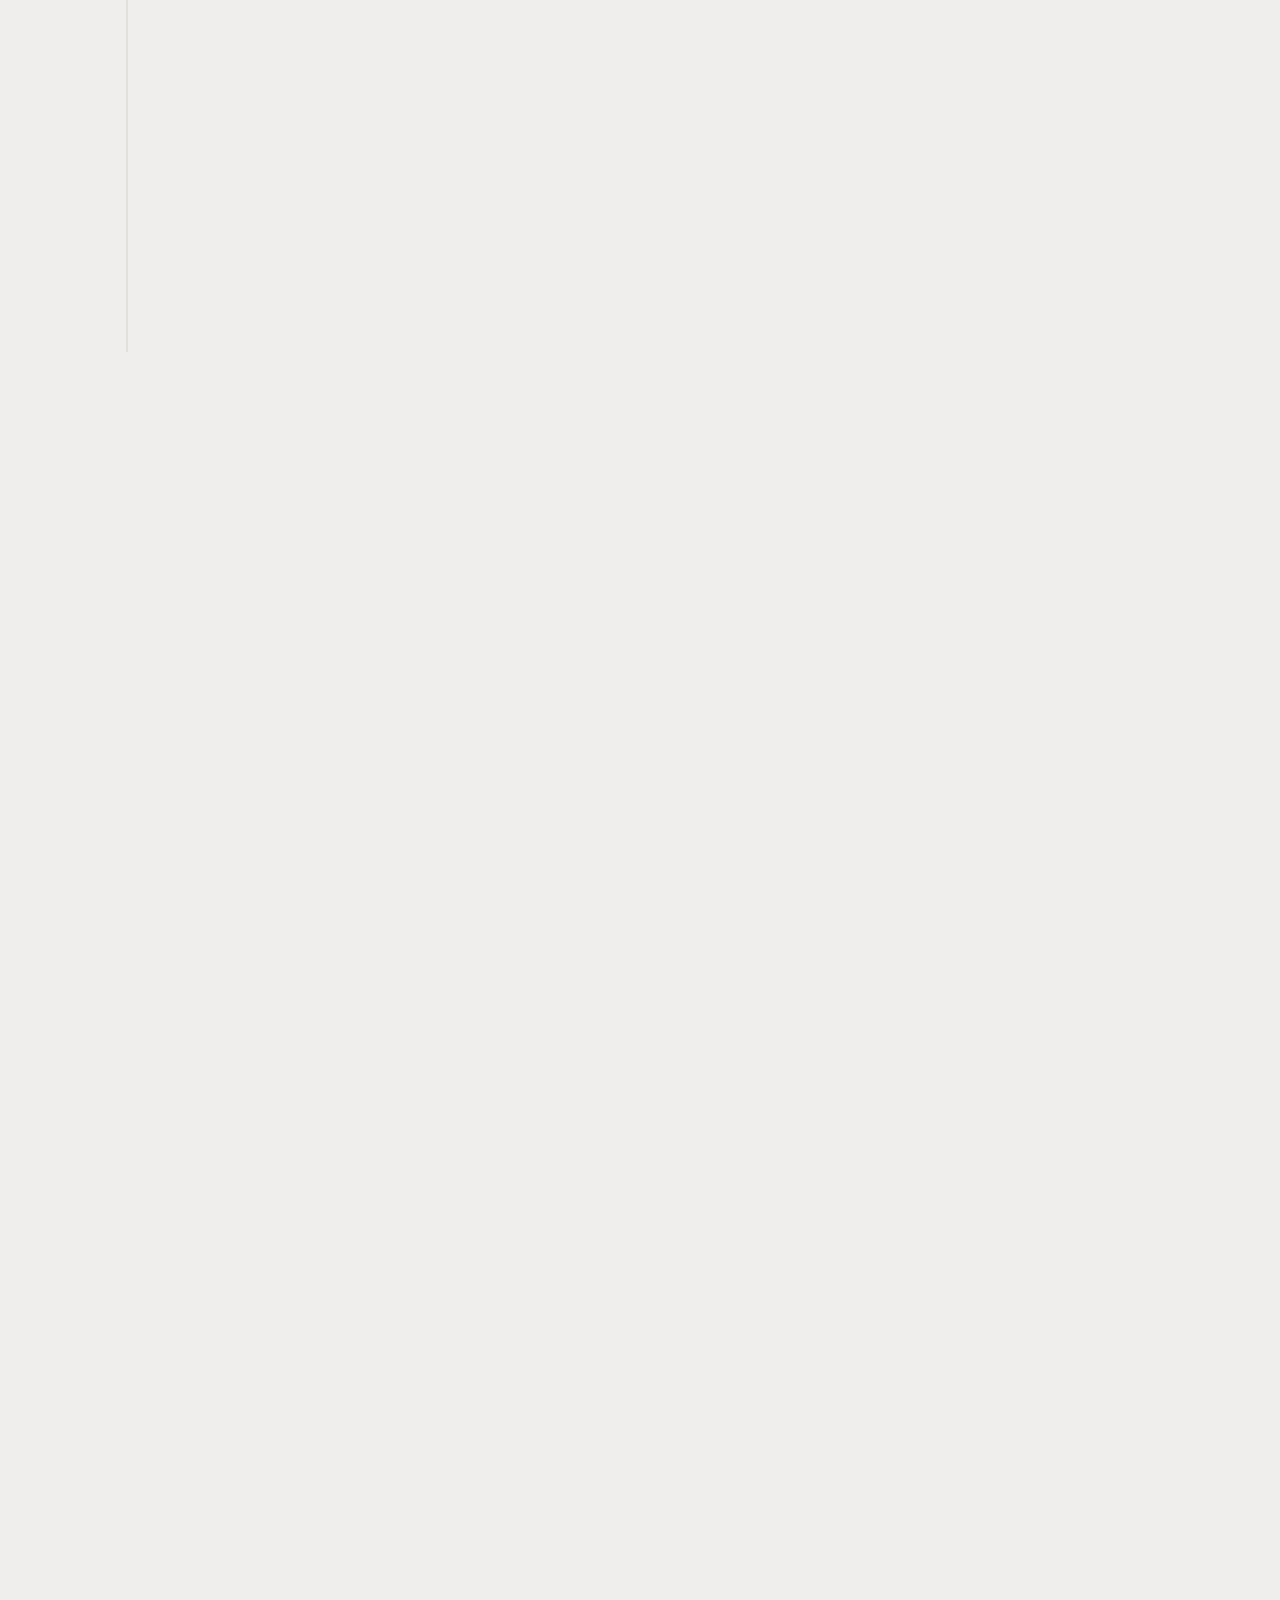
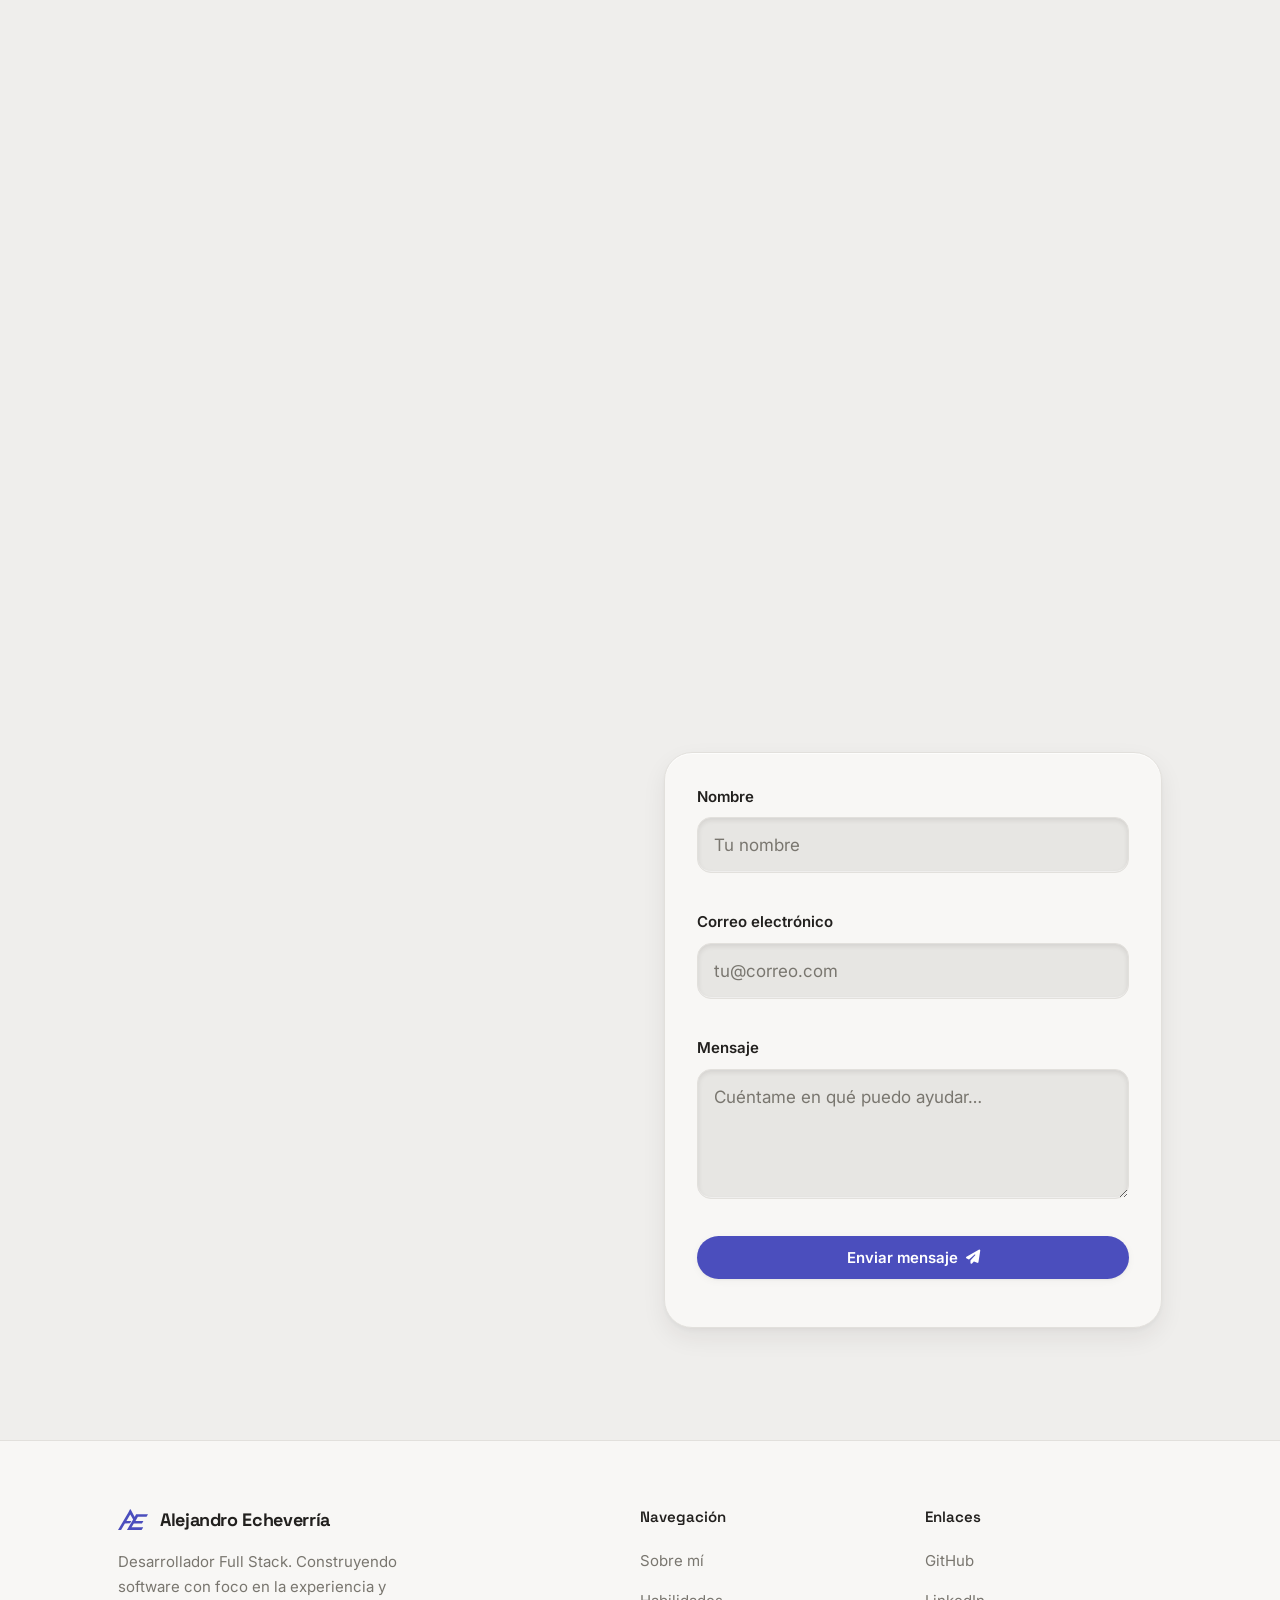
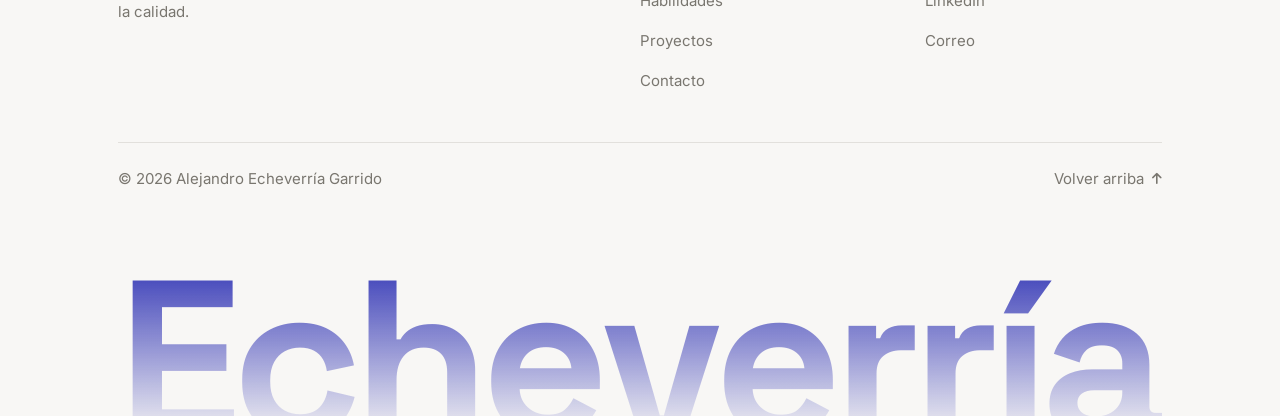
==== commit 901949f7: "Añadir variantes temporales para diagnosticar el parpadeo en móvil El cambio de tema destella con el" ====
--- a/index.html
+++ b/index.html
@@ -64,6 +64,21 @@
   <link rel="stylesheet" href="css/layout.css">
   <link rel="stylesheet" href="css/components.css">
   <link rel="stylesheet" href="css/sections.css">
+
+  <!-- DIAGNÓSTICO TEMPORAL (parpadeo en móvil al cambiar de tema): solo actúa
+       con ?v=1, ?v=2 o ?v=3 en la URL. Se elimina al terminar la prueba. -->
+  <link rel="stylesheet" href="css/diag.css">
+  <script>
+    (function () {
+      var v = new URLSearchParams(location.search).get("v");
+      if (!v) return;
+      document.documentElement.setAttribute("data-diag", v);
+      document.addEventListener("DOMContentLoaded", function () {
+        var e = document.querySelector(".hero .eyebrow");
+        if (e) e.textContent += " · v" + v;
+      });
+    })();
+  </script>
 </head>
 
 <body>
--- a/css/base.css
+++ b/css/base.css
@@ -18,8 +18,8 @@
   /* Permite scroll normal en ambos ejes pero bloquea el pellizco (pinch-zoom):
      el zoom por accesibilidad (controles del navegador) sigue disponible. */
   touch-action: pan-x pan-y;
-  /* El fondo vive en :root para que el glow del puntero (z-index:-1) asome
-     por el lienzo sin quedar oculto tras el fondo del body. */
+  /* El lienzo lo pinta también :root: cubre las zonas de rebote del scroll
+     y cualquier hueco que el body no llegue a tapar. */
   background-color: var(--canvas);
   transition: background-color var(--dur) var(--ease);
 }
@@ -31,14 +31,20 @@
 }
 
 body {
-  background-color: transparent; /* el fondo lo pinta :root (ver arriba) */
+  /* El body pinta el lienzo porque el cambio de tema lo captura a él (no al
+     documento, ver theme.js) y el fondo tiene que viajar en esa captura.
+     `isolation` lo hace contexto de apilamiento: así la capa del glow del
+     puntero (z-index:-1, hija del body) se pinta sobre este fondo y no
+     detrás. */
+  background-color: var(--canvas);
+  isolation: isolate;
   color: var(--ink);
   font-family: var(--font-body);
   font-size: var(--fs-body);
   line-height: 1.65;
   -webkit-font-smoothing: antialiased;
   text-rendering: optimizeLegibility;
-  transition: color var(--dur) var(--ease);
+  transition: color var(--dur) var(--ease), background-color var(--dur) var(--ease);
 }
 
 /* Media */
--- a/css/layout.css
+++ b/css/layout.css
@@ -450,9 +450,25 @@
   will-change: transform;
 }
 
-/* Glow ambiental que sigue al puntero (detrás del contenido) */
+/* Glow ambiental que sigue al puntero (detrás del contenido).
+   Vive en una capa a pantalla completa pegada arriba con sticky, no con
+   fixed: el cambio de tema captura el body (theme.js) y los elementos fixed
+   escapan de esa captura, así que el glow desaparecía durante el círculo y
+   volvía de golpe al terminar. Sticky sí viaja en la captura, y detrás del
+   contenido como siempre. Va la primera del body (js/modules/pointer.js):
+   su margen negativo anula su altura y no empuja nada. */
+.pointer-glow-layer {
+  position: sticky;
+  top: 0;
+  z-index: -1;
+  height: 100vh;
+  margin-bottom: -100vh;
+  overflow: clip; /* el glow no asoma ni crea scroll fuera de la pantalla */
+  pointer-events: none;
+}
+
 .pointer-glow {
-  position: fixed;
+  position: absolute;
   top: 0;
   left: 0;
   width: 600px;
@@ -460,7 +476,6 @@
   border-radius: 50%;
   background: radial-gradient(circle closest-side, var(--glow), transparent);
   pointer-events: none;
-  z-index: -1;
   opacity: 0;
   transition: opacity var(--dur) var(--ease);
   will-change: transform;
--- a/css/components.css
+++ b/css/components.css
@@ -141,18 +141,64 @@
 }
 
 /* Cambio de tema con círculo (js/modules/theme.js + View Transitions API).
-   Fuera el fundido cruzado por defecto: la vista nueva entra solo por el
-   recorte circular que anima el JS, sobre la vieja, que se queda quieta. */
-::view-transition-old(root),
-::view-transition-new(root) {
+   Se captura el body en vez del documento: capturando el documento (la capa
+   «root» por defecto), Chrome Android mide las posiciones sticky contra el
+   área de captura, que se extiende bajo su barra de direcciones, y con la
+   barra visible el header quedaba tapado mientras duraba el círculo.
+   Los nombres son fijos, no solo durante el cambio: así, al terminar, no
+   cambia ningún estilo y la página no tiene que recomponerse en el último
+   fotograma (en móvil eso se veía como un parpadeo). Por lo mismo, el body
+   pinta siempre el lienzo y está siempre aislado (base.css). */
+:root {
+  view-transition-name: none;
+}
+
+body {
+  view-transition-name: page;
+}
+
+/* Los elementos position:fixed escapan de la captura del body: sin capa
+   propia desaparecerían mientras dura el círculo y volverían de golpe al
+   terminar (un parpadeo). La barra de progreso, que va encima de todo, lleva
+   su propia capa con nombre fijo. El glow del puntero no puede (su capa
+   quedaría sobre el texto y teñiría las tarjetas): por eso ya no es fixed
+   sino sticky (layout.css) y viaja dentro de la captura del body. El panel
+   del menú móvil tampoco puede ir en capa propia sin desordenar las capas:
+   con el menú abierto, theme.js cambia el tema al instante. */
+.scroll-progress {
+  view-transition-name: scroll-progress;
+}
+
+/* Fuera el fundido cruzado por defecto: la vieja se queda quieta y la nueva
+   entra solo por el recorte circular. El círculo es una animación CSS y no
+   un element.animate() lanzado al resolverse `ready`: así se aplica desde el
+   primer fotograma de la transición (sin un fotograma con el tema nuevo
+   entero, que en móvil se veía como un destello) y, con fill `both`, se
+   mantiene completo hasta el final. Centro y radio los fija theme.js. */
+::view-transition-old(page) {
   animation: none;
   mix-blend-mode: normal;
+}
+
+::view-transition-new(page) {
+  mix-blend-mode: normal;
+  animation: theme-reveal 500ms ease-in-out both;
+}
+
+@keyframes theme-reveal {
+  from {
+    clip-path: circle(0px at var(--reveal-x, 50%) var(--reveal-y, 0px));
+  }
+  to {
+    clip-path: circle(var(--reveal-r, 150vmax) at var(--reveal-x, 50%) var(--reveal-y, 0px));
+  }
 }
 
 /* Durante el cambio, ninguna transición (html y body funden su color en
    240 ms): dentro del círculo tiene que verse ya el tema nuevo. El
    !important está justificado: debe ganar a cualquier `transition` de los
-   componentes, y solo vive lo que dura el cambio. */
+   componentes, y solo vive lo que dura el cambio. Es lo único que la clase
+   cambia: quitarla al final no altera nada visible. */
 .theme-switching,
 .theme-switching *,
 .theme-switching *::before,
@@ -357,6 +403,12 @@
   opacity: 0;
   transform: translateY(22px);
   transition: opacity var(--dur-slow) var(--ease), transform var(--dur-slow) var(--ease);
+  /* Al recargar, Chrome restaura la posición respecto a un elemento de
+     referencia (scroll anchoring) y mide su caja CON el transform. Si elegía
+     un bloque ya revelado, tras recargar ese bloque vuelve a nacer 22px más
+     abajo y la vista bajaba 22px en cada recarga. Fuera de la selección:
+     se apoya en las secciones, que no se mueven. */
+  overflow-anchor: none;
 }
 
 .js-nav [data-reveal].is-visible {
--- a/css/diag.css
+++ b/css/diag.css
@@ -0,0 +1,28 @@
+/* DIAGNÓSTICO TEMPORAL del parpadeo en móvil al cambiar de tema. Solo actúa con ?v=1, ?v=2 o ?v=3 en la URL (data-diag en <html>). Se elimina al terminar la prueba. */
+
+/* v1: tarjetas flotantes en pausa mientras dura el cambio de tema */
+[data-diag="1"].theme-switching .hero-visual__window,
+[data-diag="1"].theme-switching .hero-visual__chip,
+[data-diag="1"].theme-switching .hero-visual__badge {
+  animation-play-state: paused;
+}
+
+/* v2: visual del hero estático: sin flotación, sin parallax, sin máscara */
+[data-diag="2"] .hero-visual__window,
+[data-diag="2"] .hero-visual__chip,
+[data-diag="2"] .hero-visual__badge {
+  animation: none;
+}
+[data-diag="2"] .hero-visual,
+[data-diag="2"] .hero-visual__mark {
+  transform: none !important;
+}
+[data-diag="2"] .hero-visual__mark {
+  -webkit-mask-image: none;
+  mask-image: none;
+}
+
+/* v3: visual del hero vacío (conserva su hueco) */
+[data-diag="3"] .hero-visual > * {
+  display: none;
+}
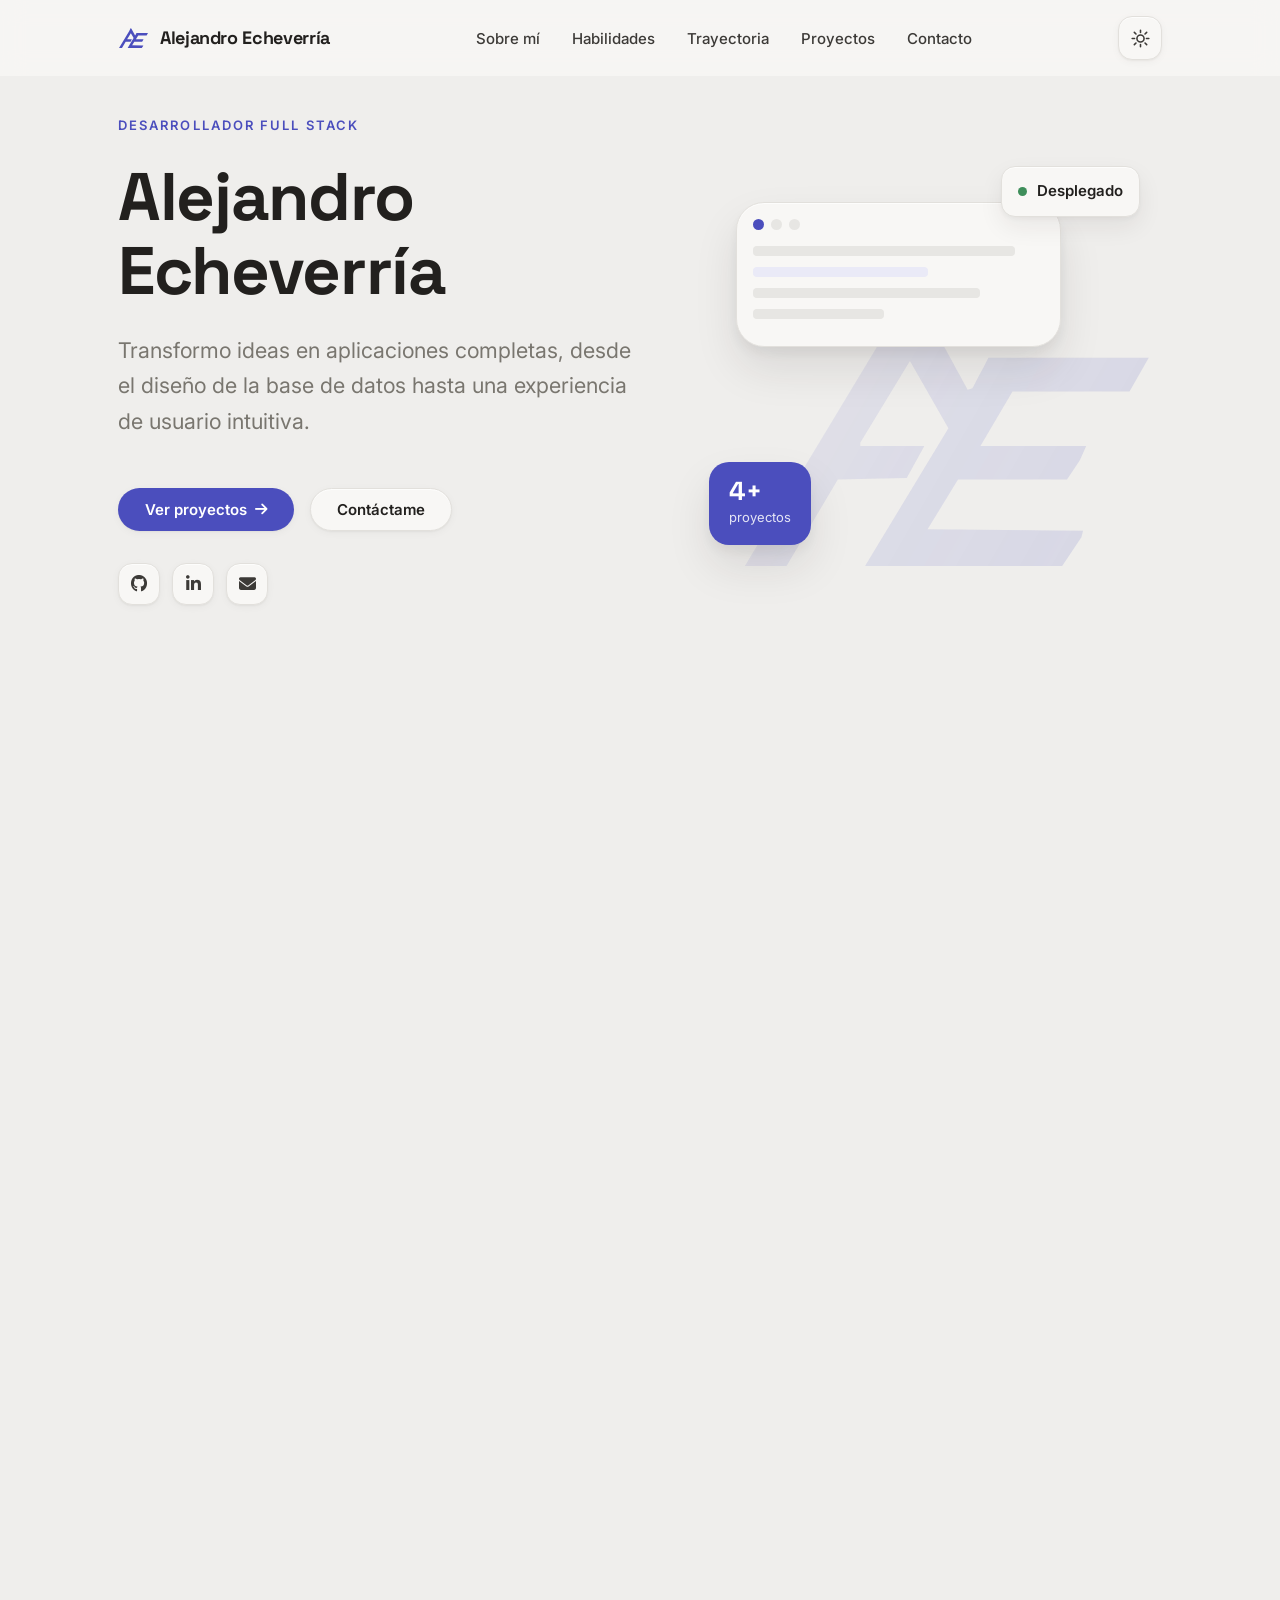
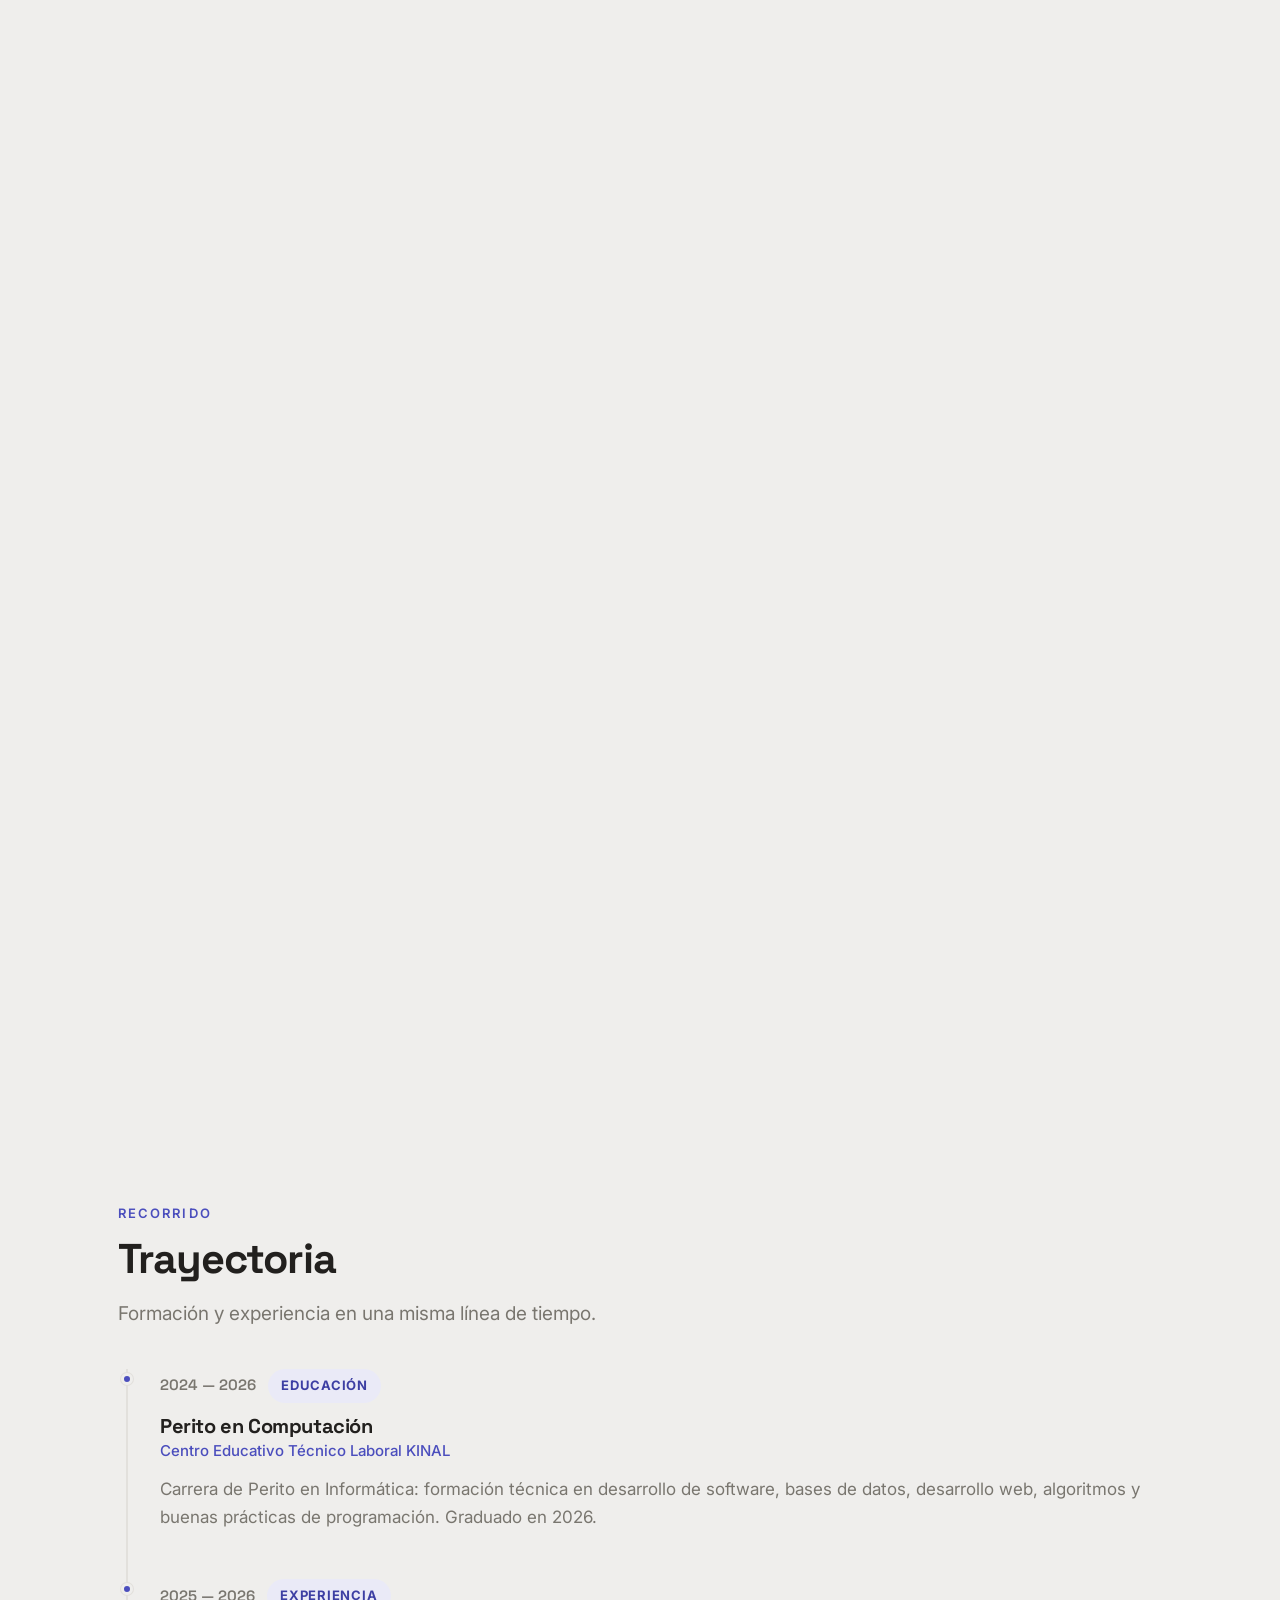
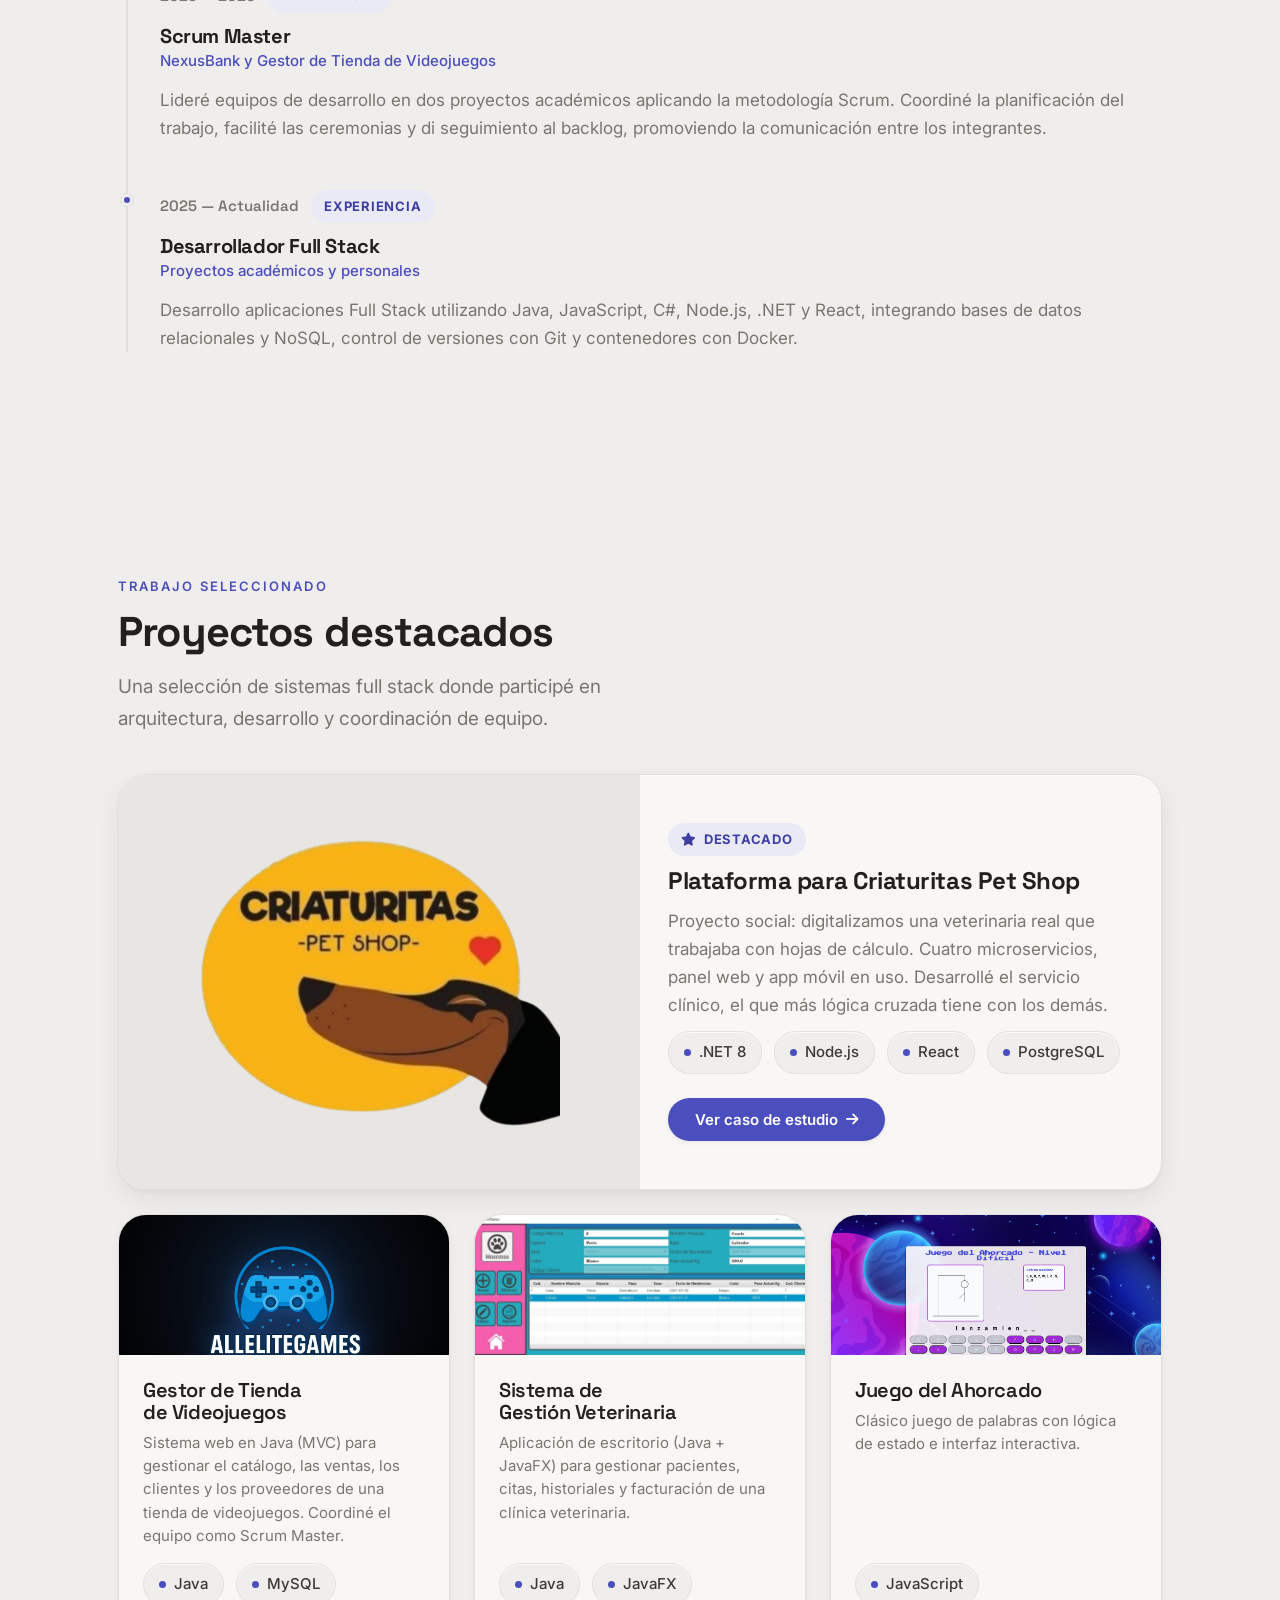
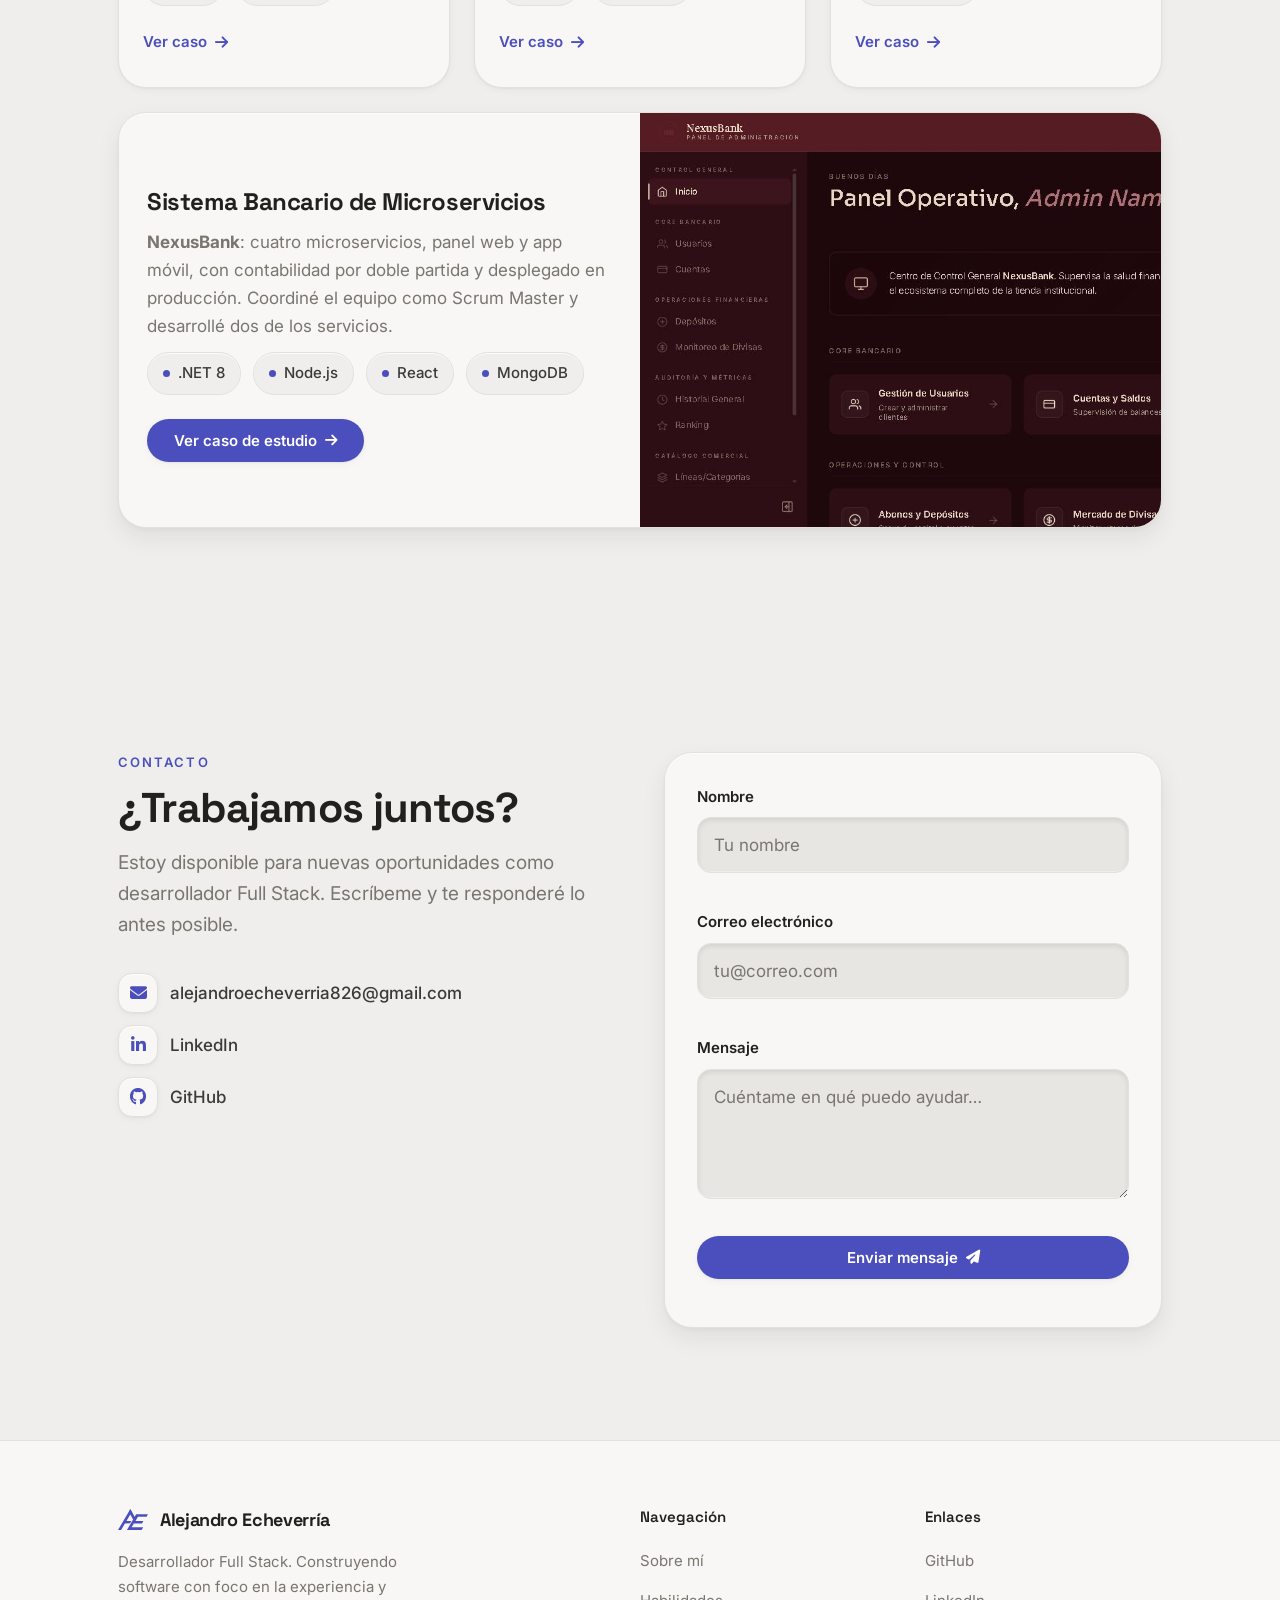
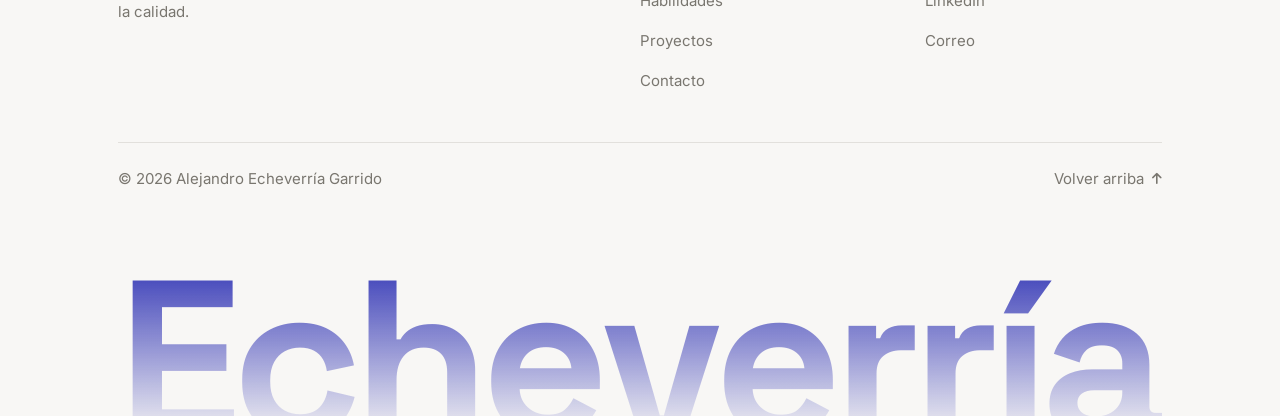
==== commit 7488ceb4: "Diagnóstico del parpadeo en móvil: aislar un factor por variante Ronda 1: el destello desaparece con" ====
--- a/index.html
+++ b/index.html
@@ -66,8 +66,8 @@
   <link rel="stylesheet" href="css/sections.css">
 
   <!-- DIAGNÓSTICO TEMPORAL (parpadeo en móvil al cambiar de tema): solo actúa
-       con ?v=1, ?v=2 o ?v=3 en la URL. Se elimina al terminar la prueba. -->
-  <link rel="stylesheet" href="css/diag.css">
+       con ?v=4, ?v=5 o ?v=6 en la URL. Se elimina al terminar la prueba. -->
+  <link rel="stylesheet" href="css/diag.css?r=2">
   <script>
     (function () {
       var v = new URLSearchParams(location.search).get("v");
--- a/css/diag.css
+++ b/css/diag.css
@@ -1,28 +1,23 @@
-/* DIAGNÓSTICO TEMPORAL del parpadeo en móvil al cambiar de tema. Solo actúa con ?v=1, ?v=2 o ?v=3 en la URL (data-diag en <html>). Se elimina al terminar la prueba. */
+/* DIAGNÓSTICO TEMPORAL del parpadeo en móvil al cambiar de tema. Solo actúa con ?v=4, ?v=5 o ?v=6 en la URL (data-diag en <html>). Se elimina al terminar la prueba. */
 
-/* v1: tarjetas flotantes en pausa mientras dura el cambio de tema */
-[data-diag="1"].theme-switching .hero-visual__window,
-[data-diag="1"].theme-switching .hero-visual__chip,
-[data-diag="1"].theme-switching .hero-visual__badge {
-  animation-play-state: paused;
-}
+/* Ronda 1: v2 (visual estático) y v3 (visual vacío) eliminaron el destello;
+   v1 (tarjetas en pausa durante el cambio) no. Ronda 2: un factor cada vez. */
 
-/* v2: visual del hero estático: sin flotación, sin parallax, sin máscara */
-[data-diag="2"] .hero-visual__window,
-[data-diag="2"] .hero-visual__chip,
-[data-diag="2"] .hero-visual__badge {
-  animation: none;
-}
-[data-diag="2"] .hero-visual,
-[data-diag="2"] .hero-visual__mark {
-  transform: none !important;
-}
-[data-diag="2"] .hero-visual__mark {
+/* v4: solo sin máscara en el monograma */
+[data-diag="4"] .hero-visual__mark {
   -webkit-mask-image: none;
   mask-image: none;
 }
 
-/* v3: visual del hero vacío (conserva su hueco) */
-[data-diag="3"] .hero-visual > * {
-  display: none;
+/* v5: solo sin parallax (sin transform en el visual ni en el monograma) */
+[data-diag="5"] .hero-visual,
+[data-diag="5"] .hero-visual__mark {
+  transform: none !important;
 }
+
+/* v6: solo sin flotación de las tarjetas */
+[data-diag="6"] .hero-visual__window,
+[data-diag="6"] .hero-visual__chip,
+[data-diag="6"] .hero-visual__badge {
+  animation: none;
+}
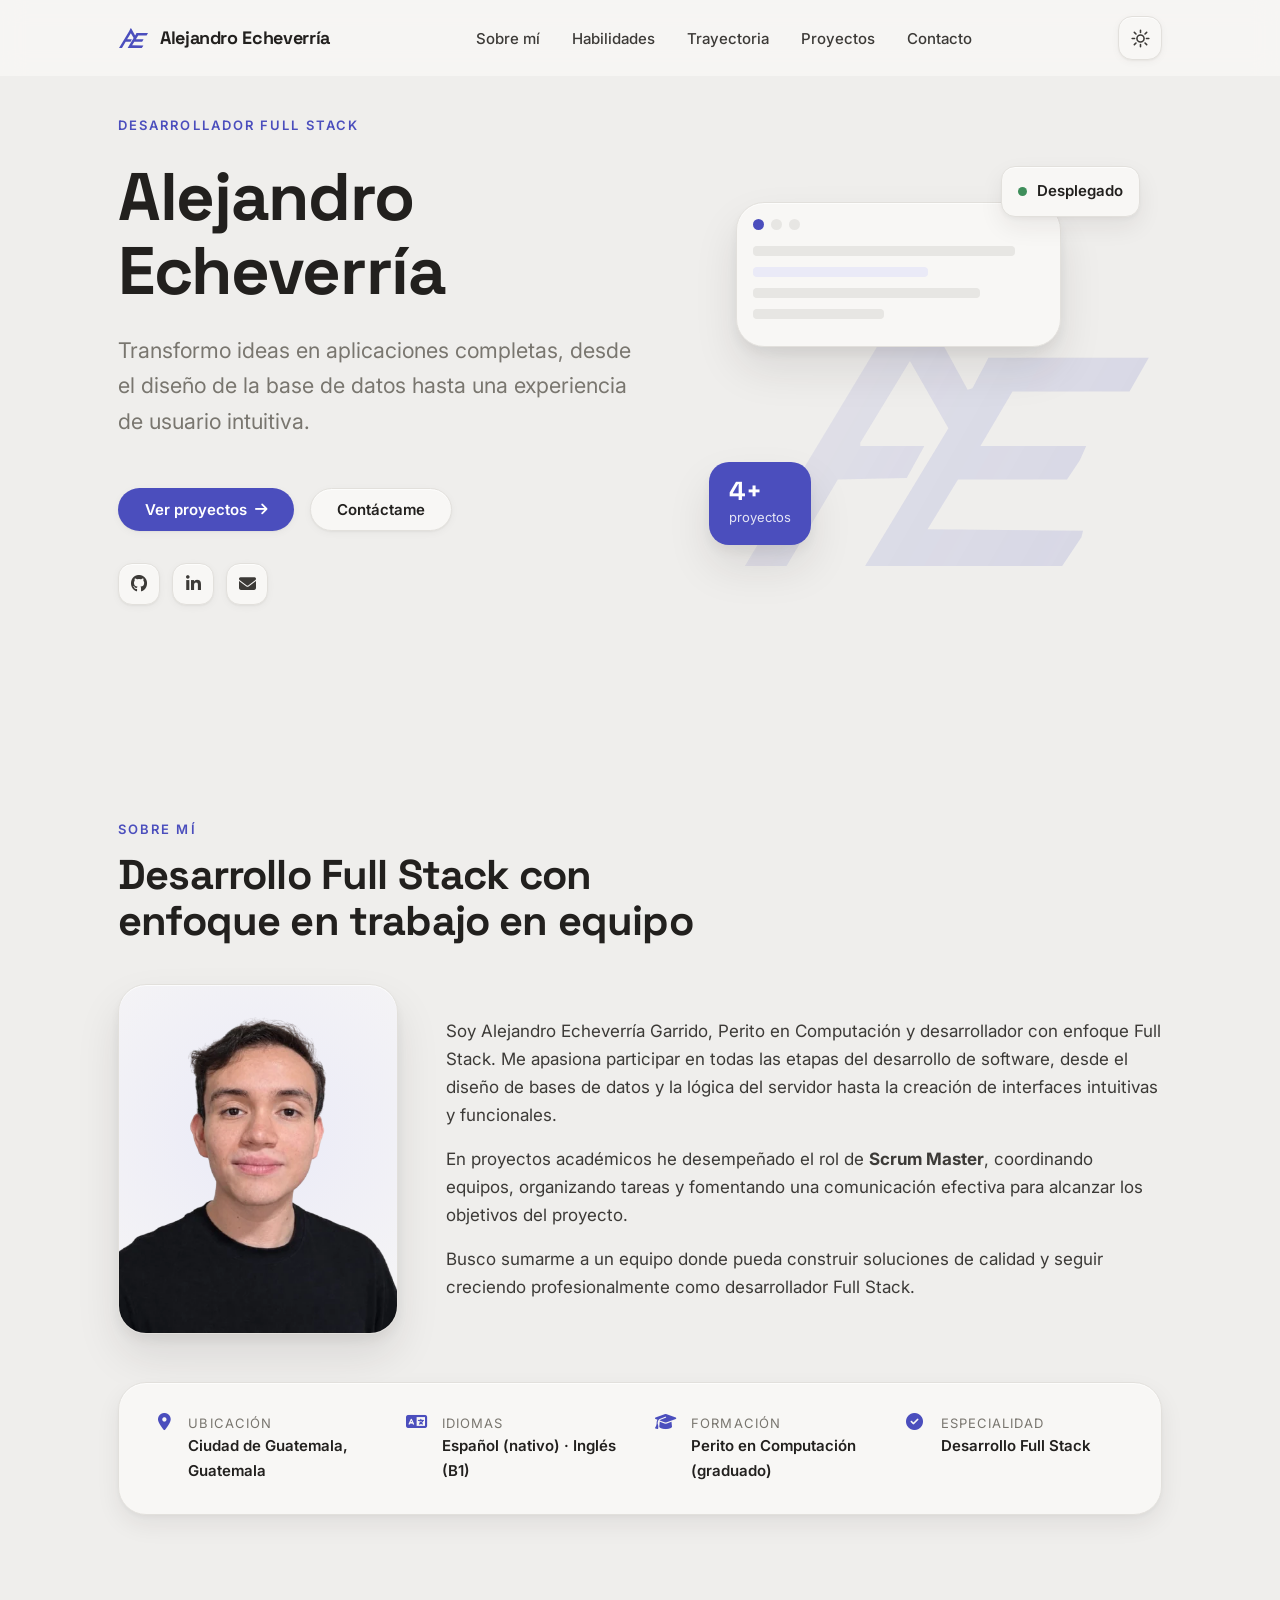
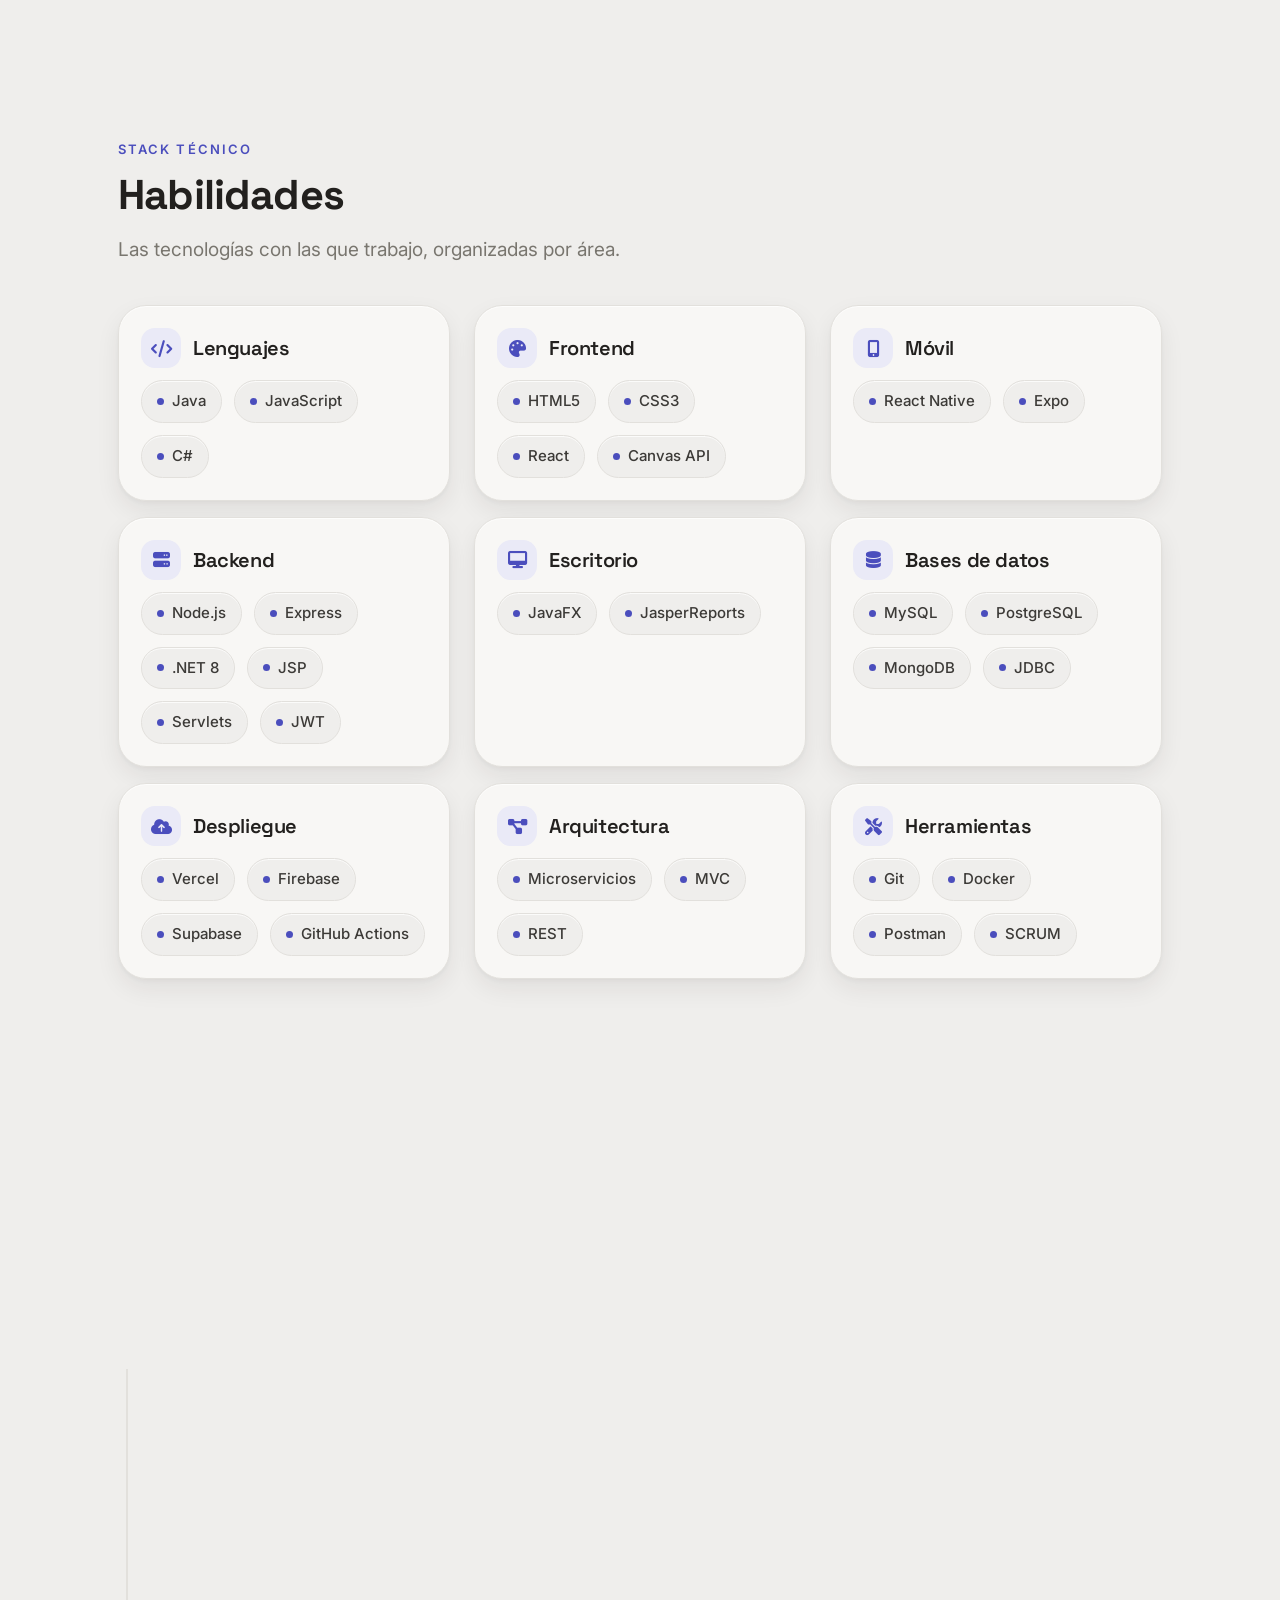
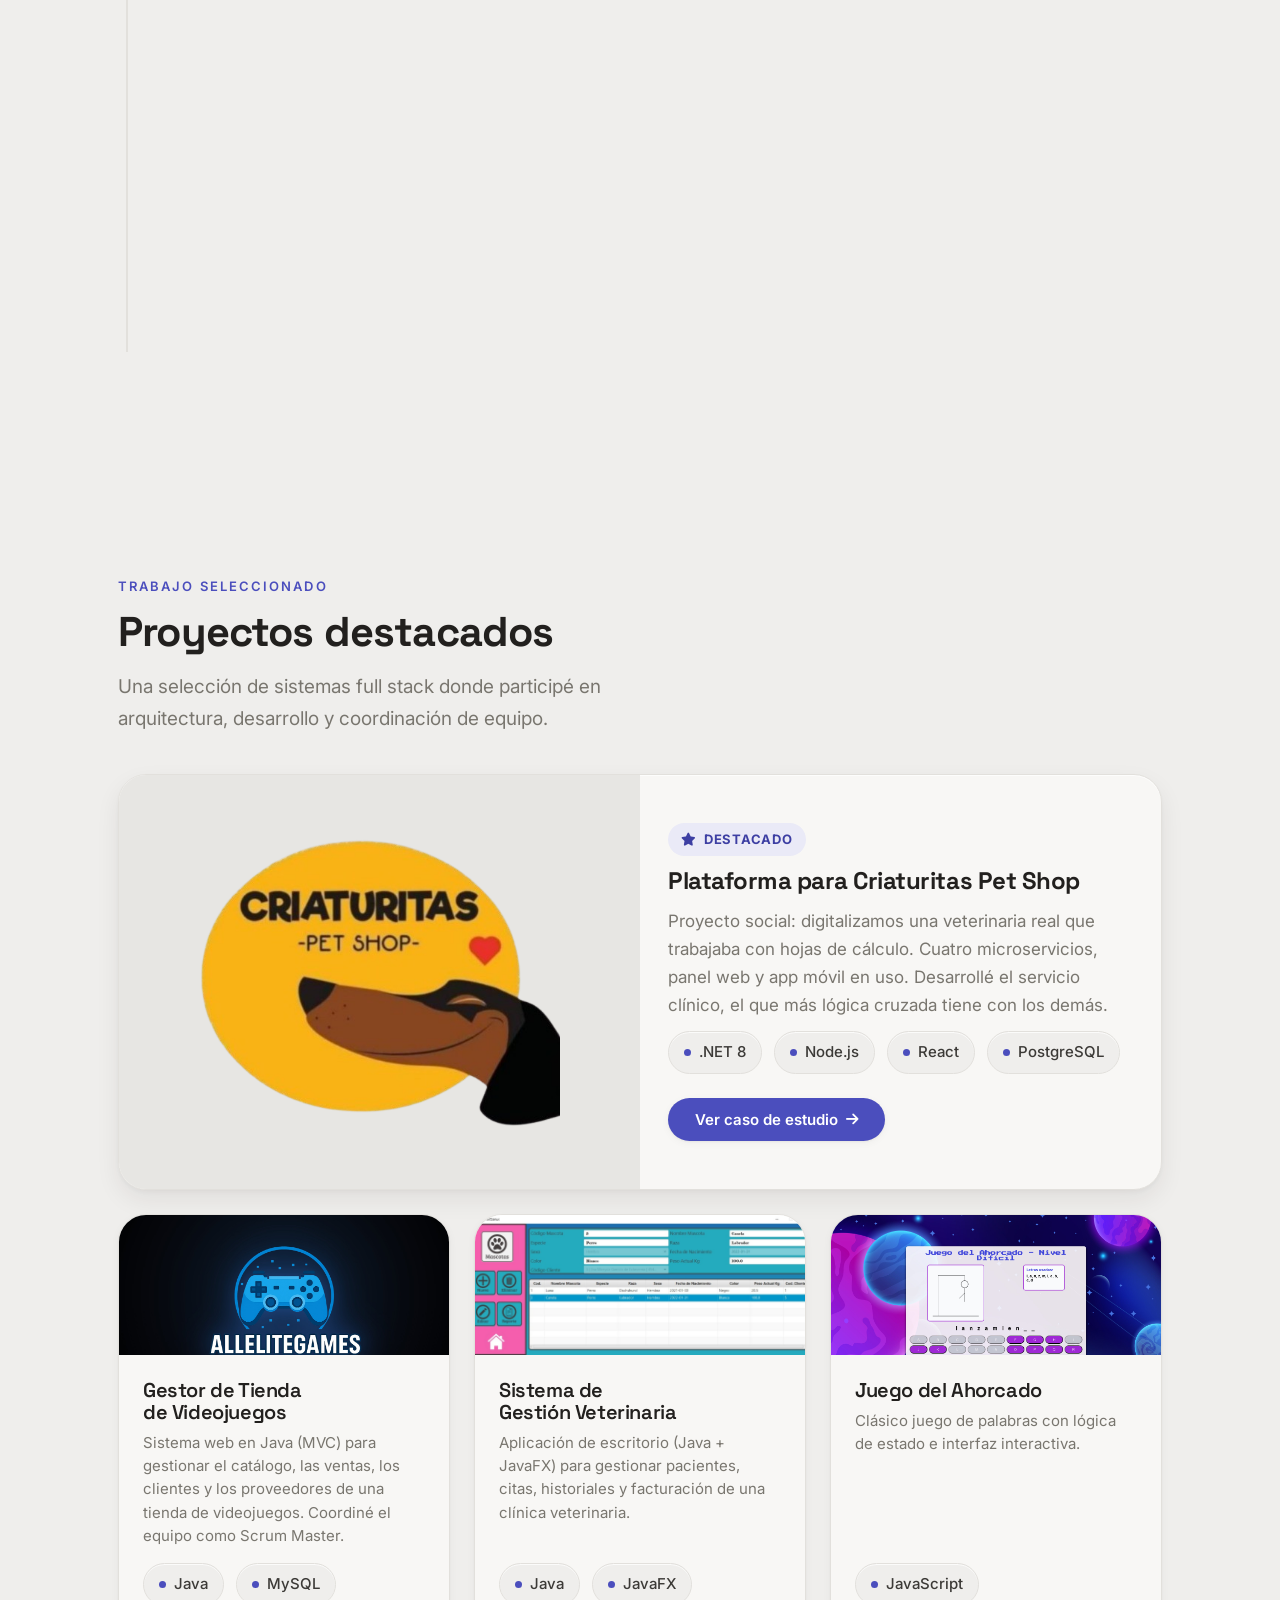
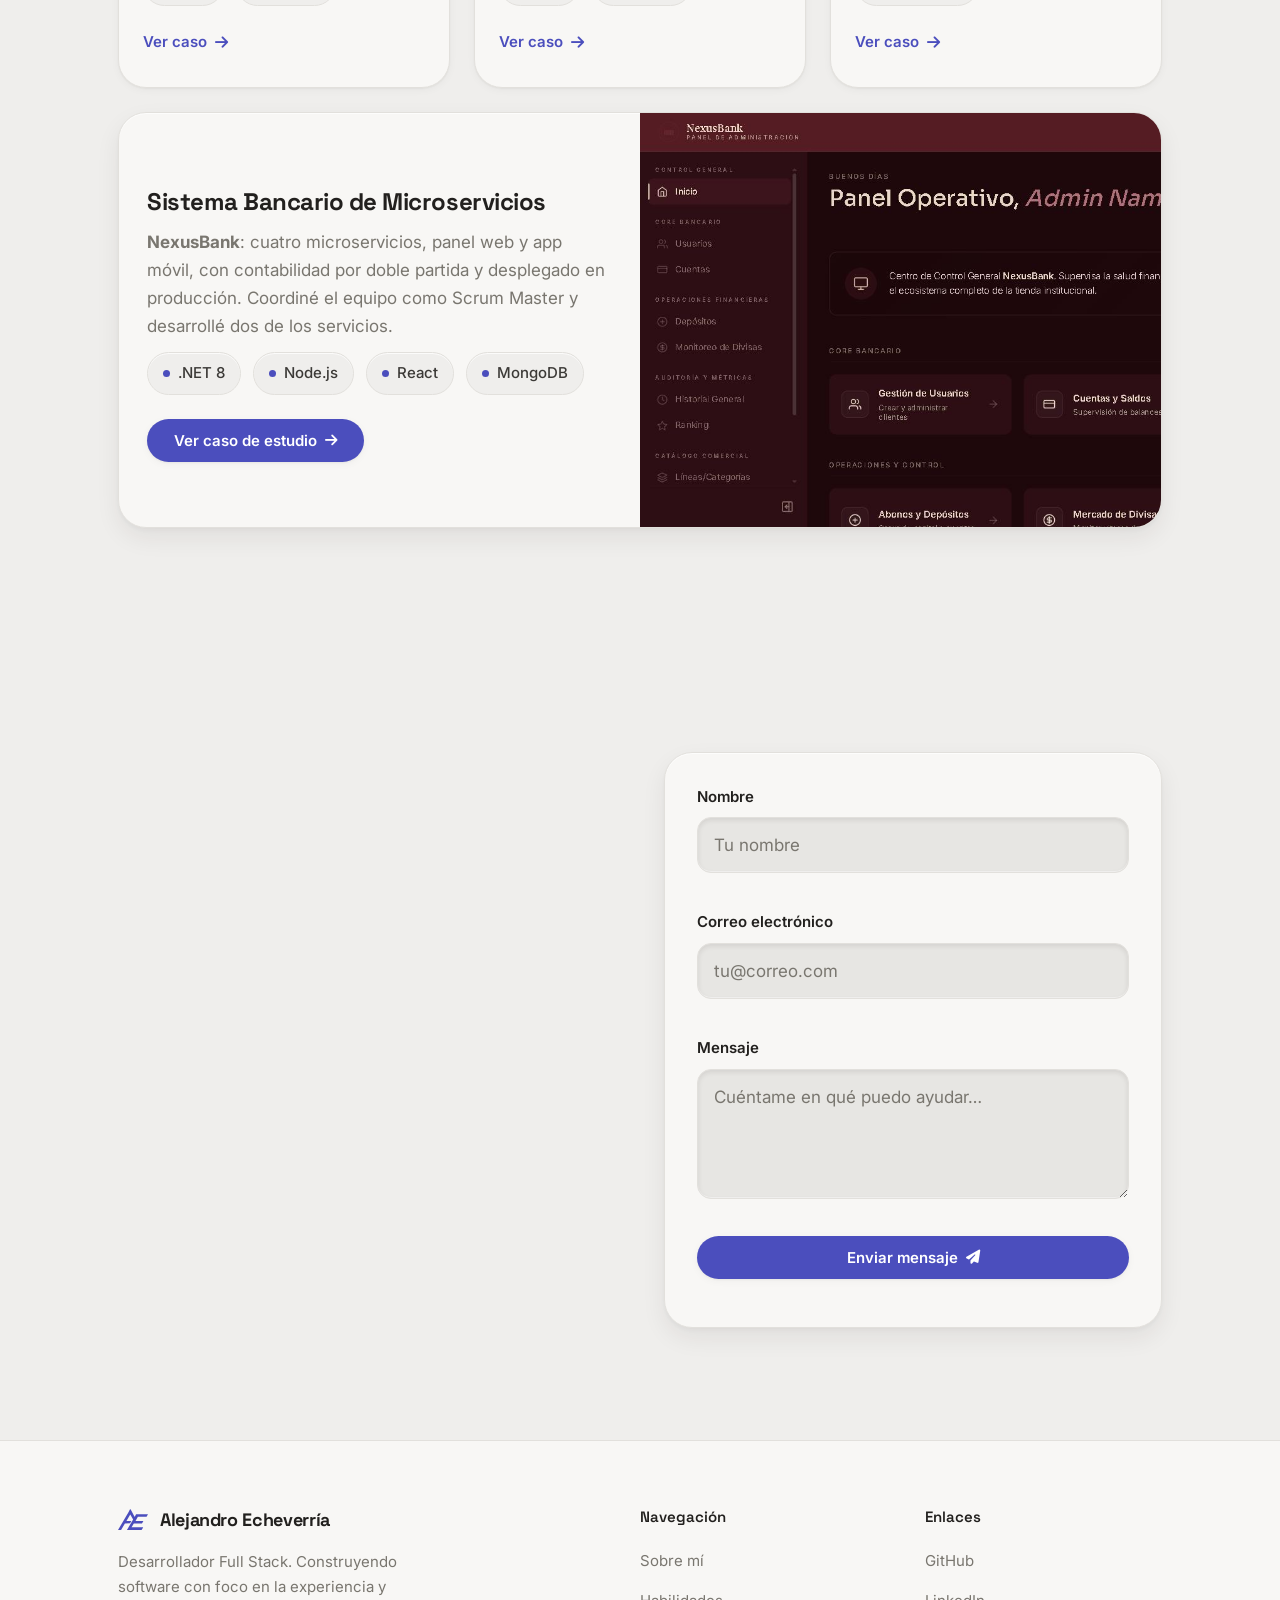
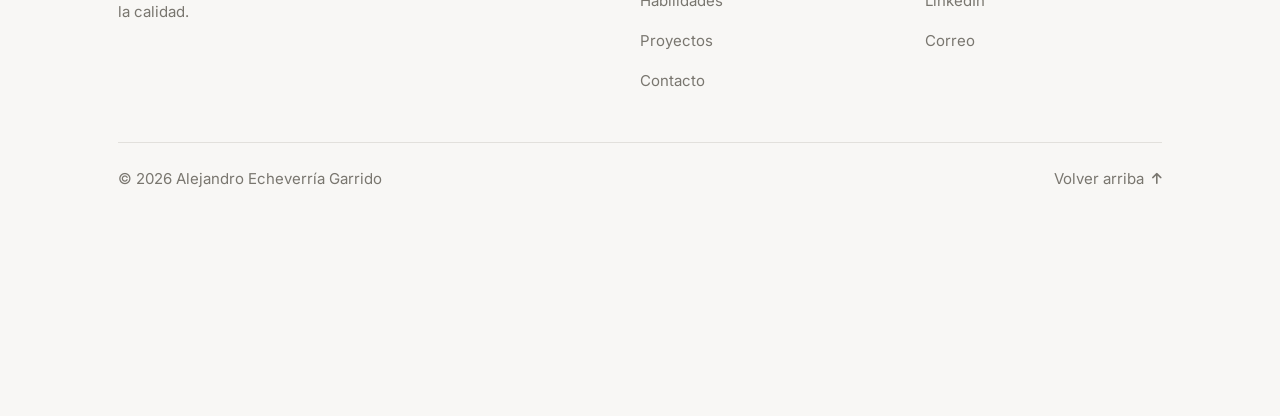
==== commit a3033e74: "Corregir el destello del tema anterior al cambiar de tema en móvil En Chrome Android, al terminar el" ====
--- a/index.html
+++ b/index.html
@@ -64,21 +64,6 @@
   <link rel="stylesheet" href="css/layout.css">
   <link rel="stylesheet" href="css/components.css">
   <link rel="stylesheet" href="css/sections.css">
-
-  <!-- DIAGNÓSTICO TEMPORAL (parpadeo en móvil al cambiar de tema): solo actúa
-       con ?v=4, ?v=5 o ?v=6 en la URL. Se elimina al terminar la prueba. -->
-  <link rel="stylesheet" href="css/diag.css?r=2">
-  <script>
-    (function () {
-      var v = new URLSearchParams(location.search).get("v");
-      if (!v) return;
-      document.documentElement.setAttribute("data-diag", v);
-      document.addEventListener("DOMContentLoaded", function () {
-        var e = document.querySelector(".hero .eyebrow");
-        if (e) e.textContent += " · v" + v;
-      });
-    })();
-  </script>
 </head>
 
 <body>
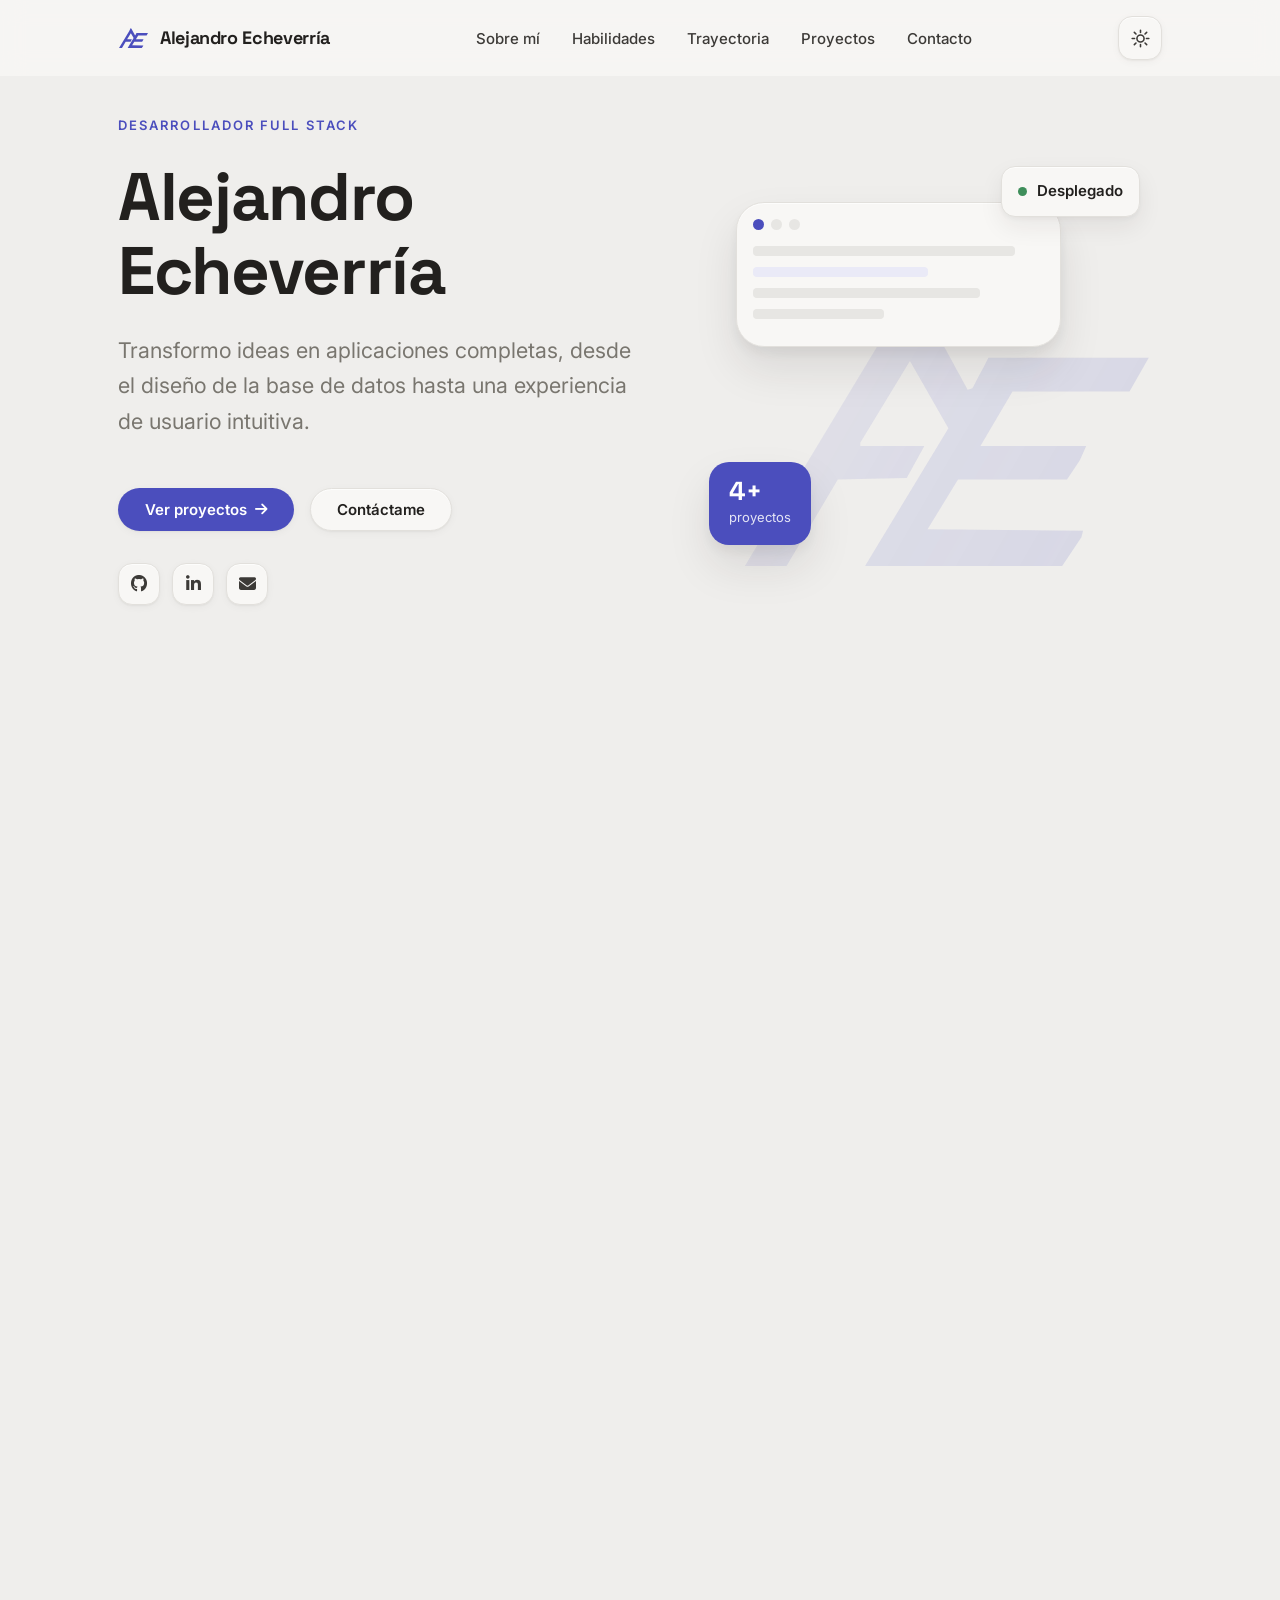
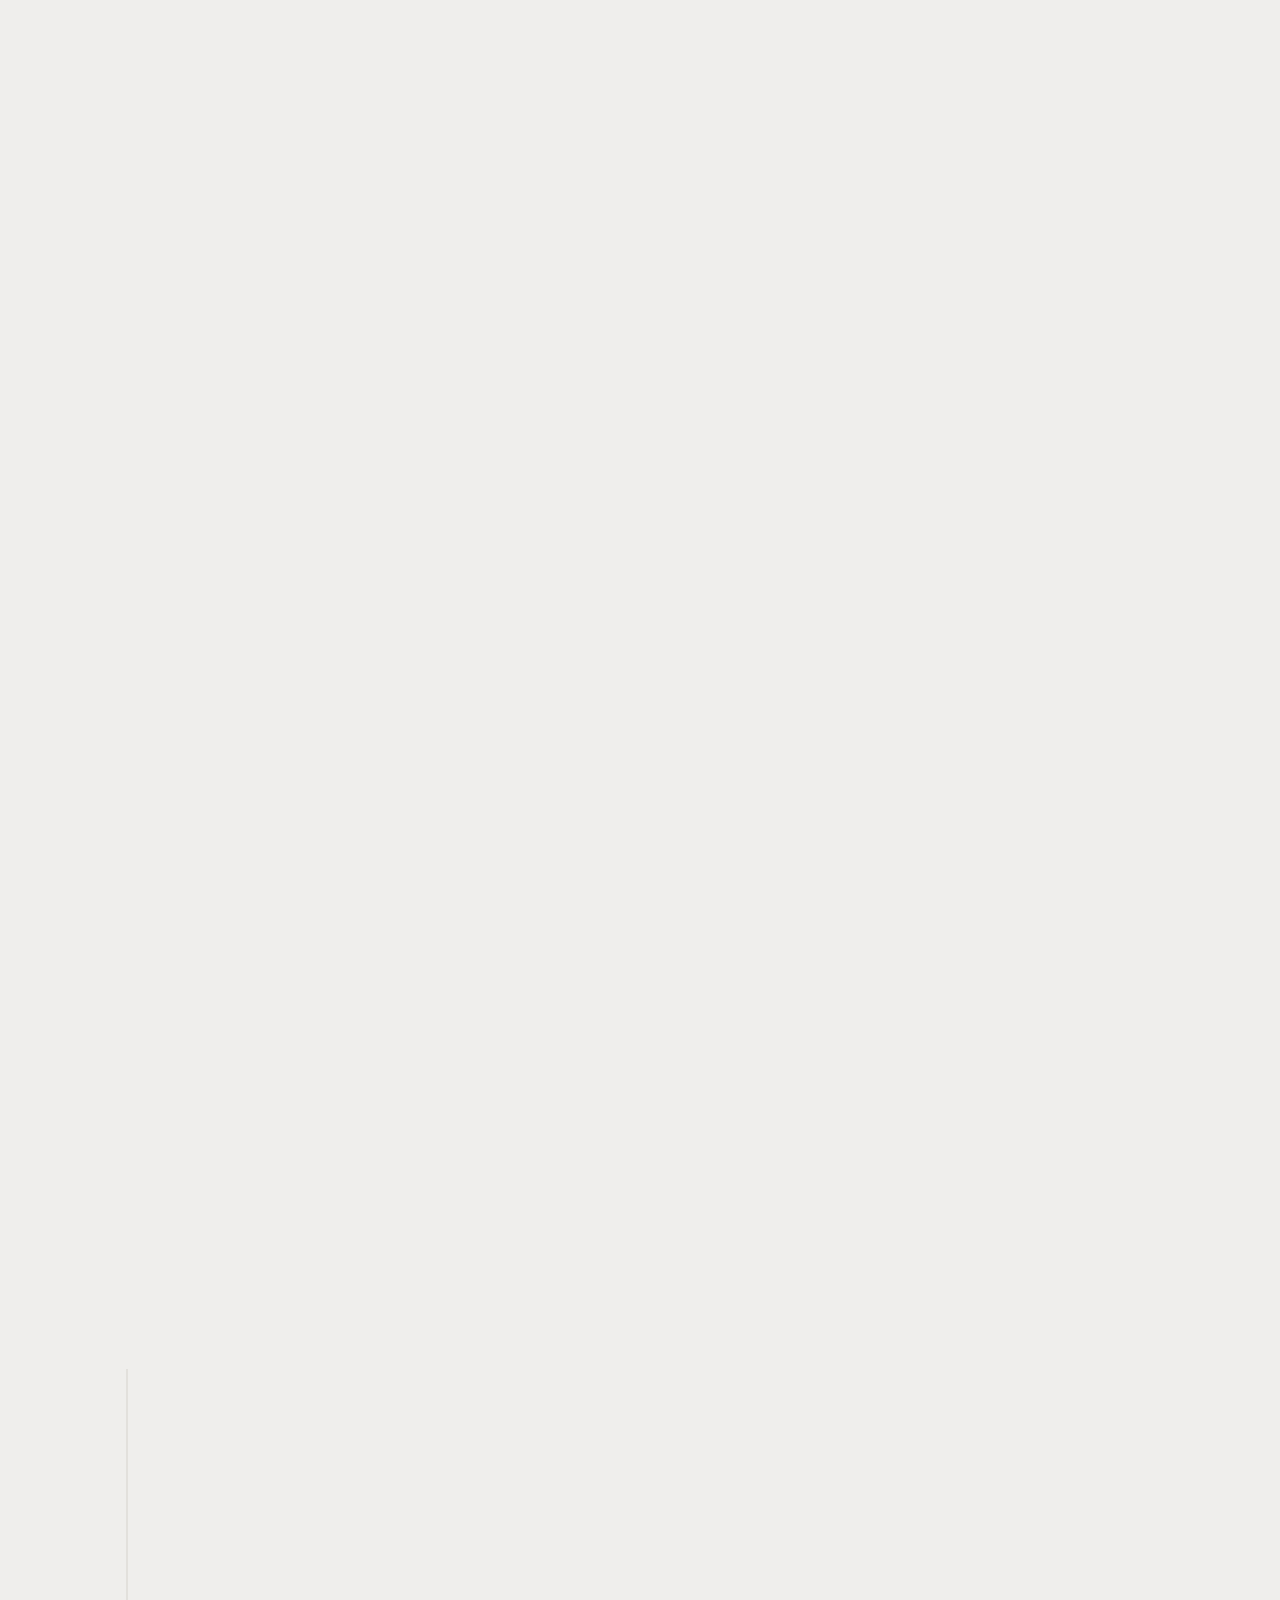
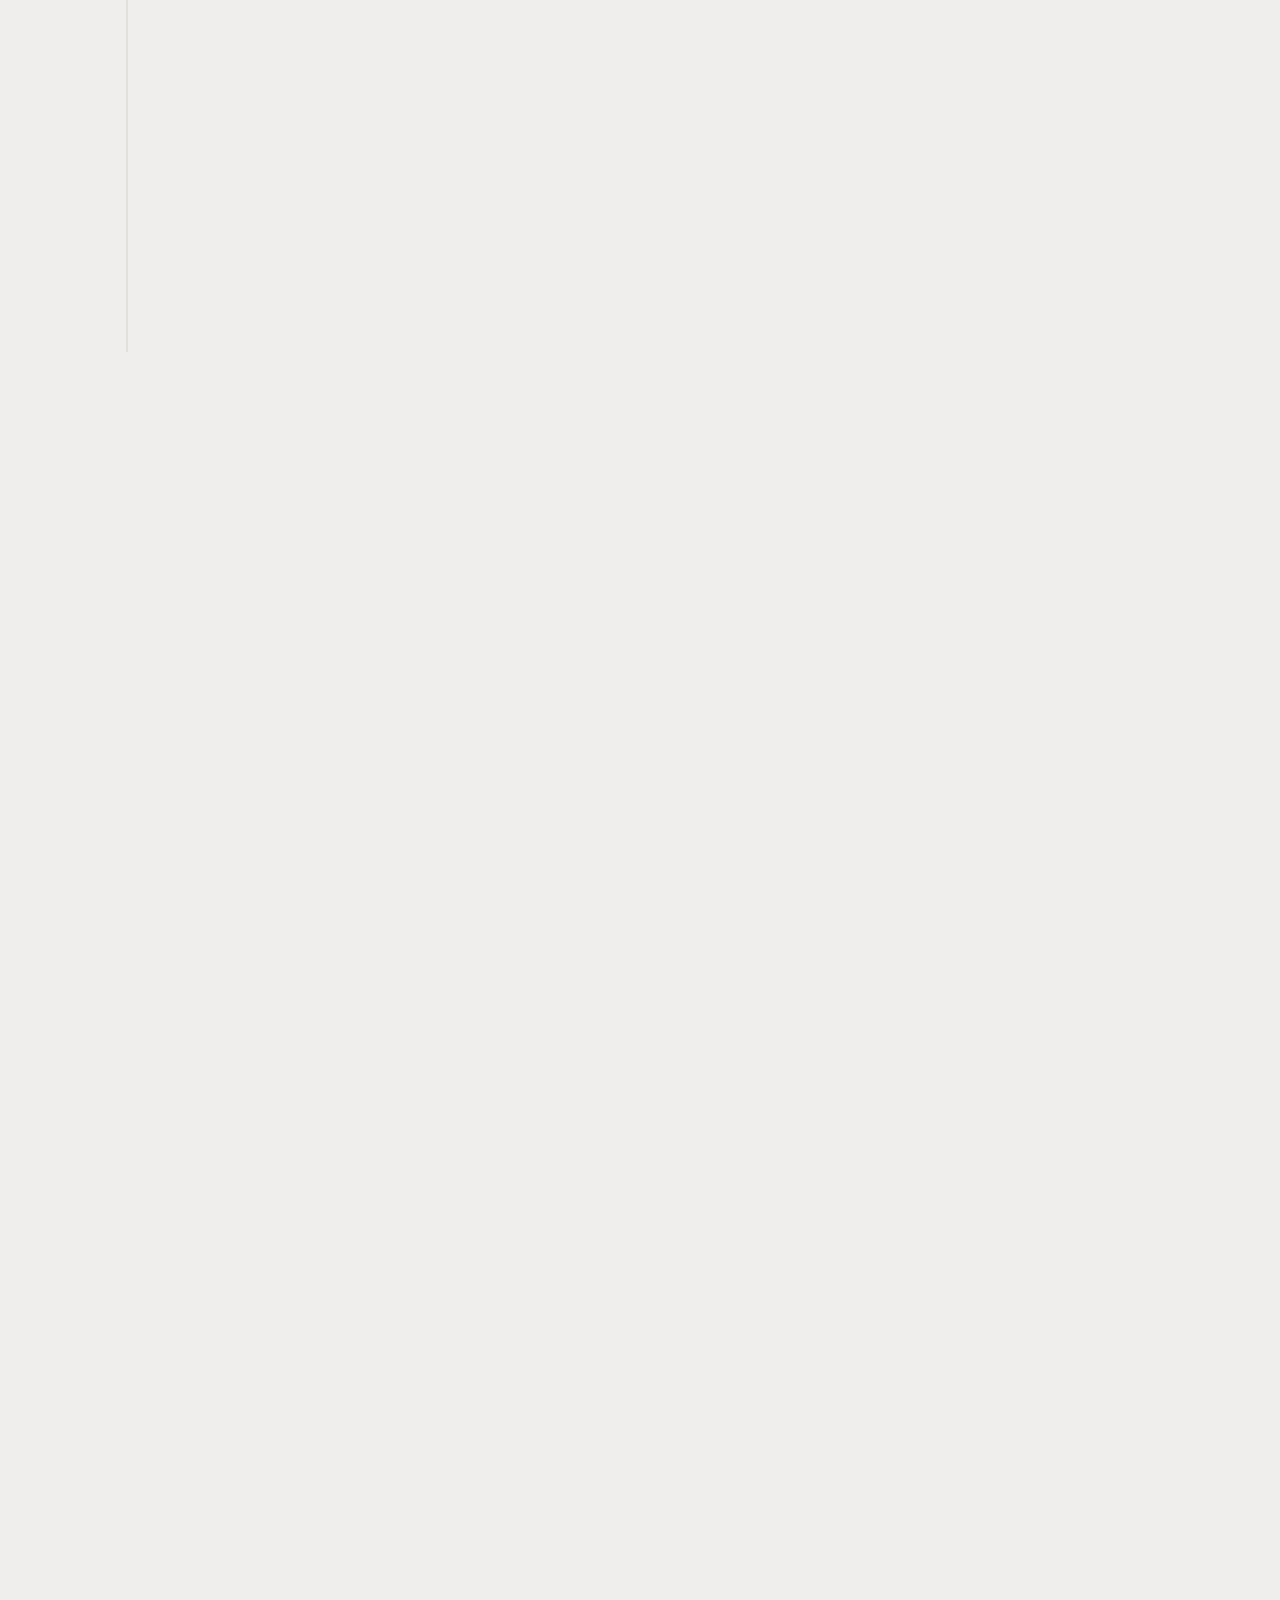
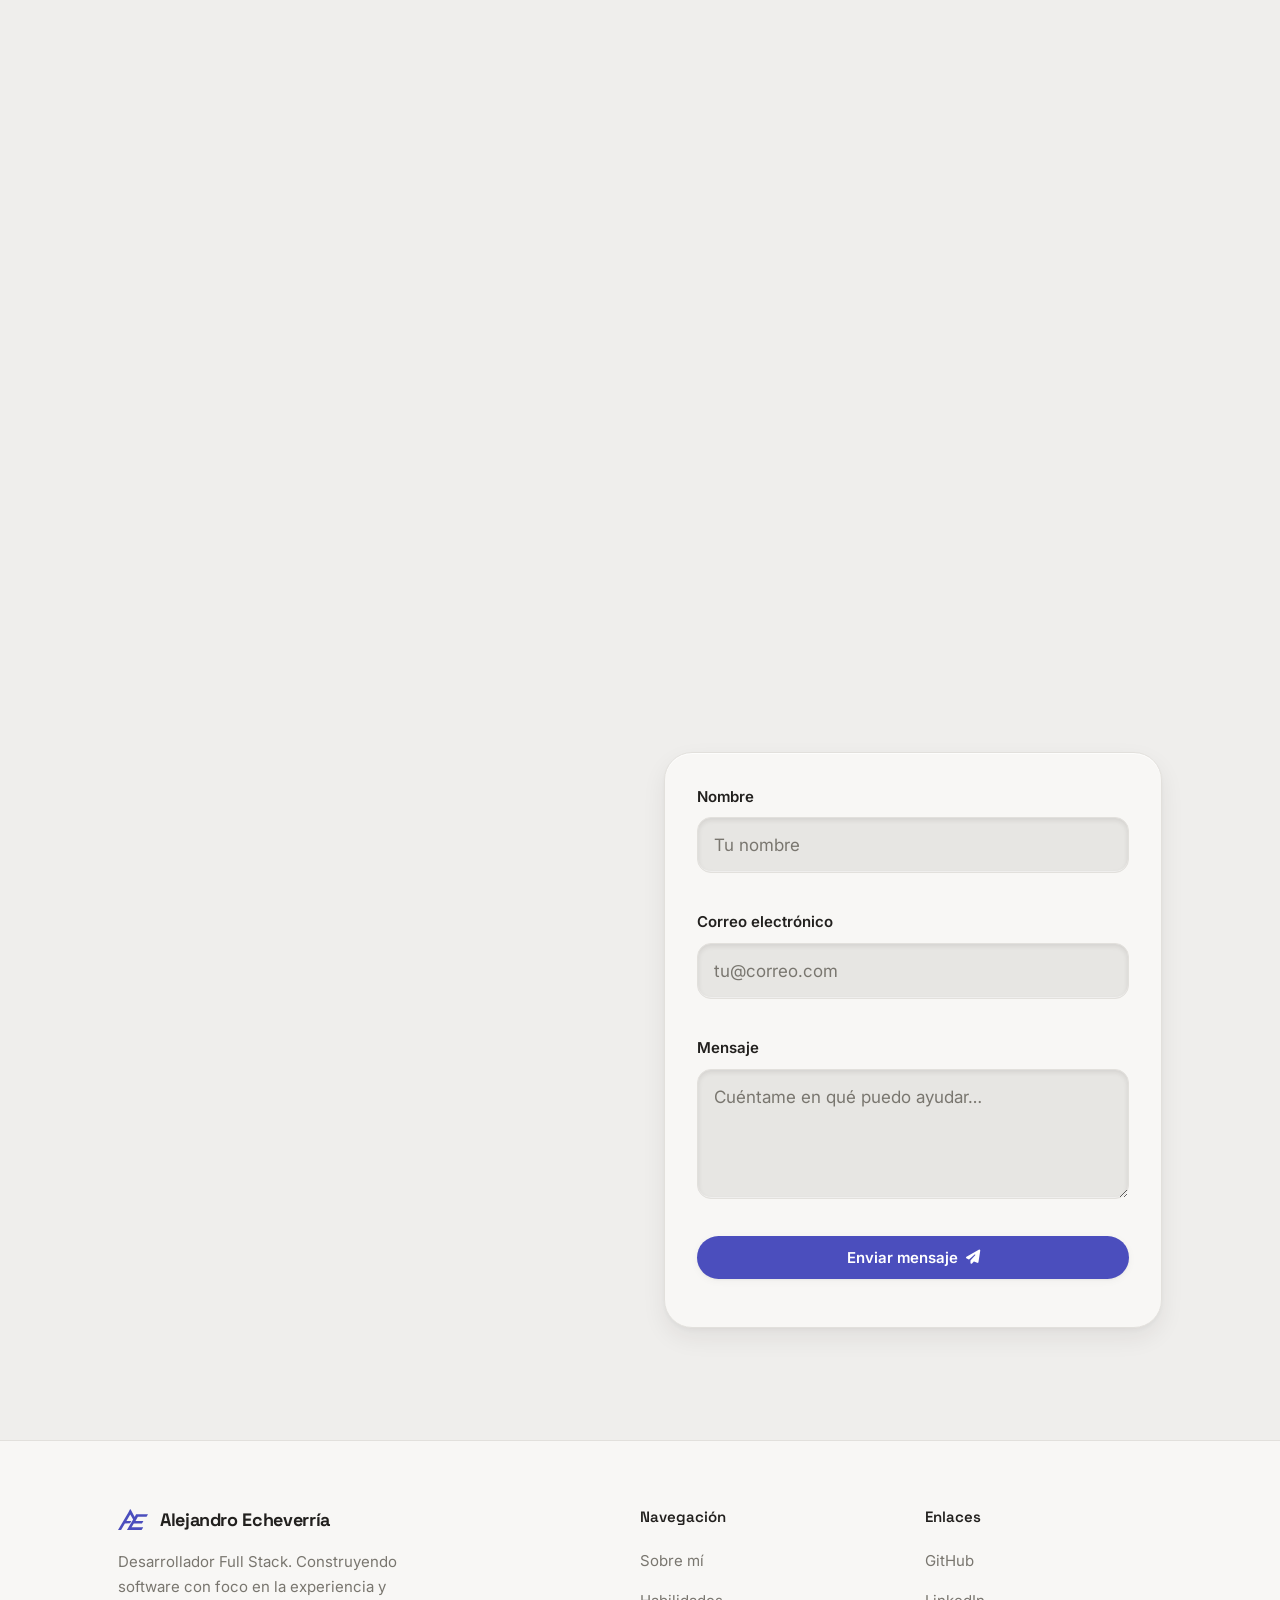
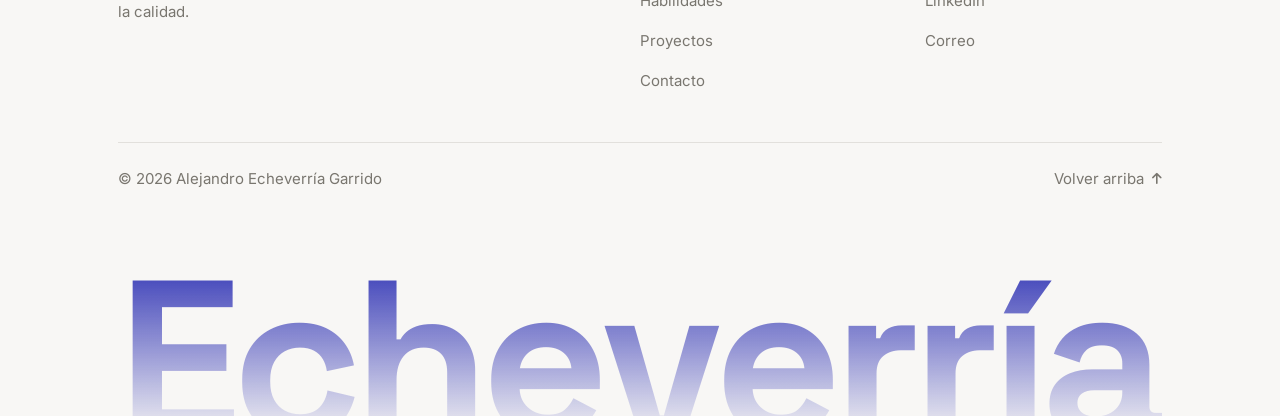
==== commit 51c97363: "Cambiar el final de la intro por un zoom de apertura del monograma En vez de volar al header, la int" ====
--- a/index.html
+++ b/index.html
@@ -79,6 +79,10 @@
        El trazado del monograma es una copia de assets/img/logo-ae.svg. -->
   <div class="intro" data-intro aria-hidden="true">
     <div class="intro__backdrop"></div>
+    <!-- Zoom final: telón con el monograma recortado (su trazado lo copia
+         intro.js del SVG de abajo) y el acento que asoma por el hueco. -->
+    <div class="intro__core"></div>
+    <svg class="intro__curtain" focusable="false"><path class="intro__curtain-shape" fill-rule="evenodd"/></svg>
     <div class="intro__stage">
       <svg class="intro__mark" viewBox="0 0 100 68.65" focusable="false">
         <defs>
--- a/css/layout.css
+++ b/css/layout.css
@@ -339,12 +339,20 @@
     display: flex;
   }
 
-  /* Por encima del panel .nav (z-index 200 local a .header) para que el
-     botón de tema y el hamburguesa/X sigan visibles y clicables con el
-     menú abierto. */
+  /* Por encima del panel .nav (z-index 200 local a .header) para que la X
+     siga visible y clicable con el menú abierto. */
   .header__actions {
     position: relative;
     z-index: calc(var(--z-menu) + 1);
+  }
+
+  /* Con el menú abierto, el botón de tema se desvanece: el panel es para
+     navegar y la X queda sola en la esquina. El estado lo da aria-expanded
+     del hamburguesa (nav.js), sin clase extra. Mantiene su hueco, así que
+     la X no se mueve; visibility lo saca también del foco y del lector. */
+  .header__actions:has(.nav-toggle[aria-expanded="true"]) .theme-toggle {
+    opacity: 0;
+    visibility: hidden;
   }
 
   .nav {
--- a/css/components.css
+++ b/css/components.css
@@ -115,12 +115,18 @@
   color: var(--ink);
   box-shadow: var(--e1), var(--hi);
   cursor: pointer;
-  transition: transform var(--dur) var(--ease), color var(--dur) var(--ease);
-}
-
-.theme-toggle:hover {
-  transform: translateY(-2px);
-  color: var(--accent);
+  /* opacity/visibility: se desvanece al abrir el menú móvil (layout.css). */
+  transition: transform var(--dur) var(--ease), color var(--dur) var(--ease),
+    opacity var(--dur) var(--ease), visibility var(--dur) var(--ease);
+}
+
+/* Solo con puntero real: en táctil, :hover se queda pegado tras el toque y
+   el botón seguiría elevado y en índigo hasta tocar otra cosa. */
+@media (hover: hover) {
+  .theme-toggle:hover {
+    transform: translateY(-2px);
+    color: var(--accent);
+  }
 }
 
 .theme-toggle svg {
--- a/css/sections.css
+++ b/css/sections.css
@@ -132,7 +132,6 @@
   border-radius: var(--r-xl);
   box-shadow: var(--e3), var(--hi);
   padding: 16px;
-  animation: floatA 7s ease-in-out infinite;
 }
 
 .hero-visual__bar {
@@ -178,7 +177,6 @@
   font-size: var(--fs-sm);
   font-weight: 600;
   color: var(--ink-strong);
-  animation: floatB 6s ease-in-out infinite;
 }
 
 .hero-visual__chip .dot {
@@ -197,7 +195,6 @@
   border-radius: var(--r-lg);
   box-shadow: var(--e3);
   padding: 16px 20px;
-  animation: floatB 8s ease-in-out infinite;
 }
 
 .hero-visual__badge .num {
@@ -213,6 +210,25 @@
   margin-top: 3px;
 }
 
+/* Flotación de las tarjetas: solo con ratón/trackpad (el mismo criterio que
+   el glow de pointer.js) y sin «reducir movimiento». En táctil (celulares y
+   tablets) quedan quietas: en Chrome Android, cualquier capa con animación
+   compuesta dentro de la captura del cambio de tema hacía destellar el tema
+   anterior al terminar el círculo (ver theme.js). Sin bucles, no hay capa. */
+@media (hover: hover) and (pointer: fine) and (prefers-reduced-motion: no-preference) {
+  .hero-visual__window {
+    animation: floatA 7s ease-in-out infinite;
+  }
+
+  .hero-visual__chip {
+    animation: floatB 6s ease-in-out infinite;
+  }
+
+  .hero-visual__badge {
+    animation: floatB 8s ease-in-out infinite;
+  }
+}
+
 @keyframes floatA {
   0%, 100% { transform: translateY(0); }
   50% { transform: translateY(-12px); }
@@ -224,12 +240,6 @@
 }
 
 @media (prefers-reduced-motion: reduce) {
-  .hero-visual__window,
-  .hero-visual__chip,
-  .hero-visual__badge {
-    animation: none;
-  }
-
   /* Doble clase: tiene que ganar a `.js-nav .hero-visual__mark-path`. */
   .js-nav .hero-visual__mark-path {
     animation: none;
@@ -272,6 +282,44 @@
   background: var(--canvas);
 }
 
+/* Zoom final (paso 3 de intro.js). El telón es el fondo con el monograma
+   recortado (un hueco) y debajo, asomando por el hueco, el núcleo de acento.
+   Juntos se ven idénticos al monograma relleno sobre el fondo: intro.js los
+   cambia por estos en un mismo fotograma (.is-zooming) y ya no se nota. */
+.intro__core,
+.intro__curtain {
+  position: absolute;
+  inset: 0;
+  visibility: hidden;
+}
+
+.intro__core {
+  background: var(--accent);
+}
+
+.intro__curtain {
+  width: 100%;
+  height: 100%;
+}
+
+/* Sin viewBox: 1 unidad = 1 px desde la esquina de la pantalla. intro.js le
+   pasa el transform completo (posición + escala) con ese origen. */
+.intro__curtain-shape {
+  fill: var(--canvas);
+  transform-box: view-box;
+  transform-origin: 0 0;
+}
+
+.intro.is-zooming .intro__core,
+.intro.is-zooming .intro__curtain {
+  visibility: visible;
+}
+
+.intro.is-zooming .intro__backdrop,
+.intro.is-zooming .intro__mark {
+  visibility: hidden;
+}
+
 .intro__stage {
   position: relative; /* por encima del fondo */
   display: flex;
@@ -281,8 +329,8 @@
   padding-inline: var(--container-pad);
 }
 
-/* El viewBox coincide con el de --logo-ae (sin margen) para que la caja del
-   SVG mida igual que .brand__mark y el relevo al aterrizar sea exacto.
+/* El viewBox ciñe el monograma sin margen (100 de ancho): intro.js convierte
+   unidades del dibujo a px con el ancho de esta caja para alinear el telón.
    El trazo sobresale medio grosor: overflow visible para no recortarlo. */
 .intro__mark {
   display: block;
@@ -290,7 +338,6 @@
   height: auto;
   overflow: visible;
   color: var(--accent);
-  transform-origin: 0 0; /* el vuelo se calcula desde la esquina */
 }
 
 /* Estado inicial oculto (sin trazo ni relleno): lo anima intro.js. */
@@ -308,17 +355,24 @@
   stop-color: var(--sheen);
 }
 
+/* En reposo, el destello espera fuera del monograma: en la pose del primer
+   fotograma de intro.js. En su sitio natural (x = 0) caía sobre la pata de la
+   A y, hasta que arrancaba la animación (carga del módulo y de la fuente), se
+   veía una astilla gris suelta sobre el fondo. */
+.intro__glint {
+  transform: translateX(-30px) skewX(-20deg);
+}
+
 .intro__name {
   margin: 0;
   font-family: var(--font-display);
   font-weight: 700;
   font-size: clamp(1.75rem, 7vw, 4.5rem);
   line-height: 1.1;
-  letter-spacing: -0.02em; /* el mismo que .brand: el relevo debe encajar */
+  letter-spacing: -0.02em; /* el mismo que .brand */
   color: var(--ink-strong);
   white-space: nowrap;
   perspective: 700px; /* profundidad para el giro de las letras */
-  transform-origin: 0 0;
 }
 
 /* Hasta que intro.js lo parte en letras, el nombre no se ve. */
@@ -332,13 +386,6 @@
   opacity: 0;
 }
 
-/* La marca real del header espera oculta a que aterrice la de la intro.
-   Misma red de seguridad que la capa por si el JS no llega. */
-.has-intro:not(.intro-done) .header .brand {
-  opacity: 0;
-  animation: intro-failsafe-in 1ms linear 4s forwards;
-}
-
 /* La intro ya dibujó el monograma: el del hero aparece asentado. */
 .has-intro .hero-visual__mark-path {
   animation: none;
@@ -348,12 +395,6 @@
   to {
     opacity: 0;
     visibility: hidden;
-  }
-}
-
-@keyframes intro-failsafe-in {
-  to {
-    opacity: 1;
   }
 }
 
